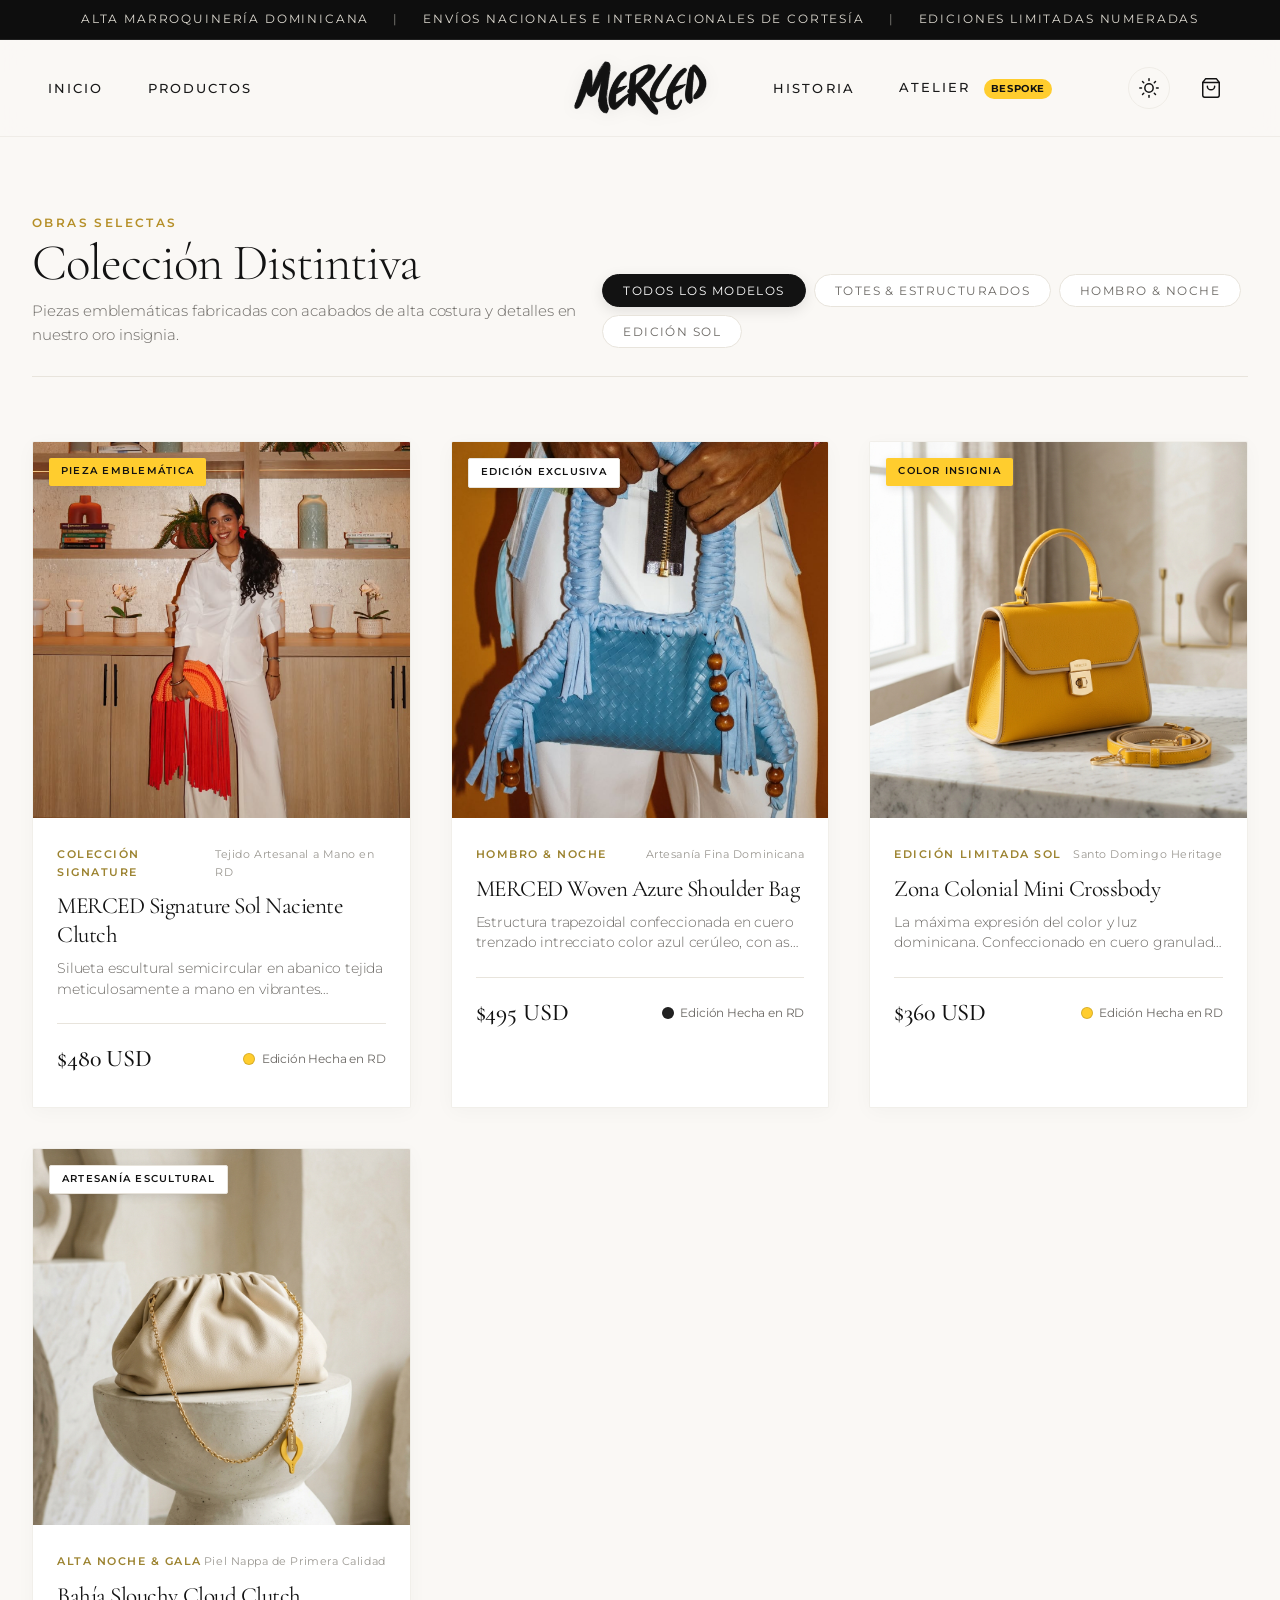
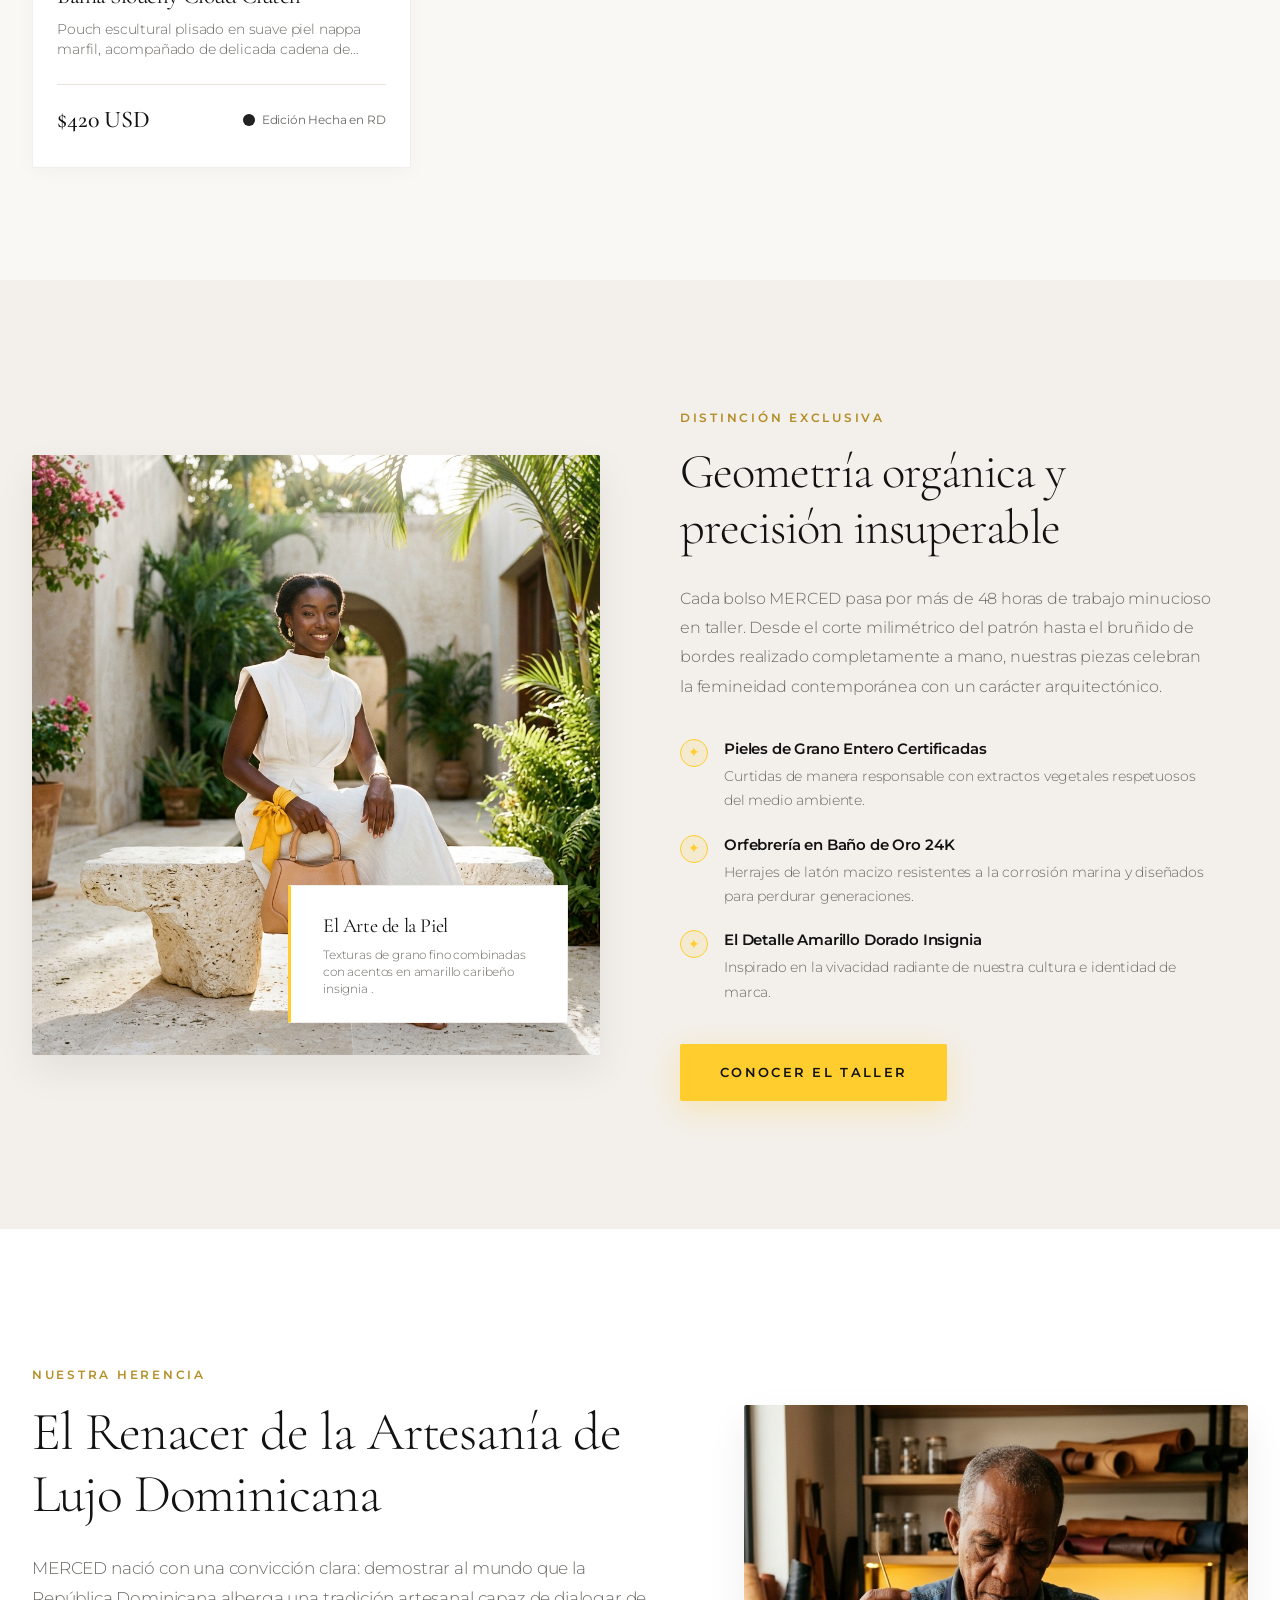
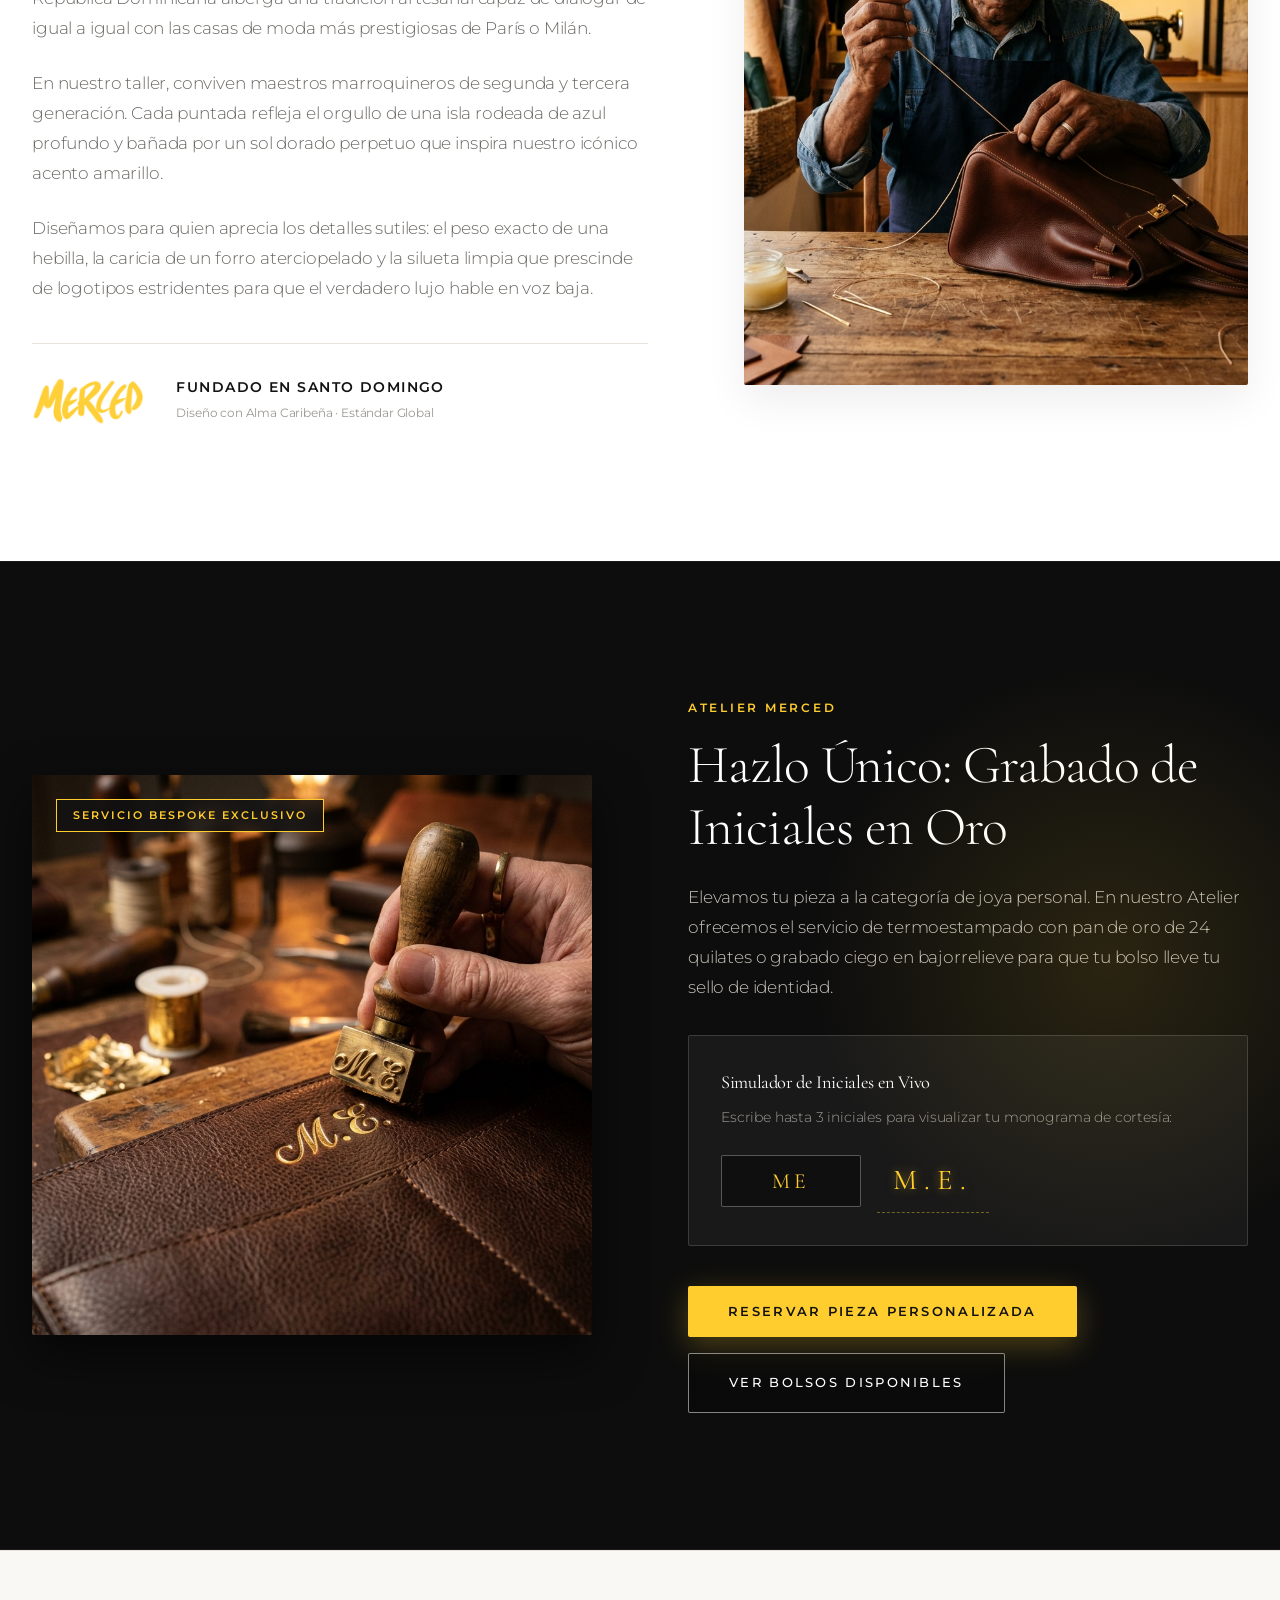
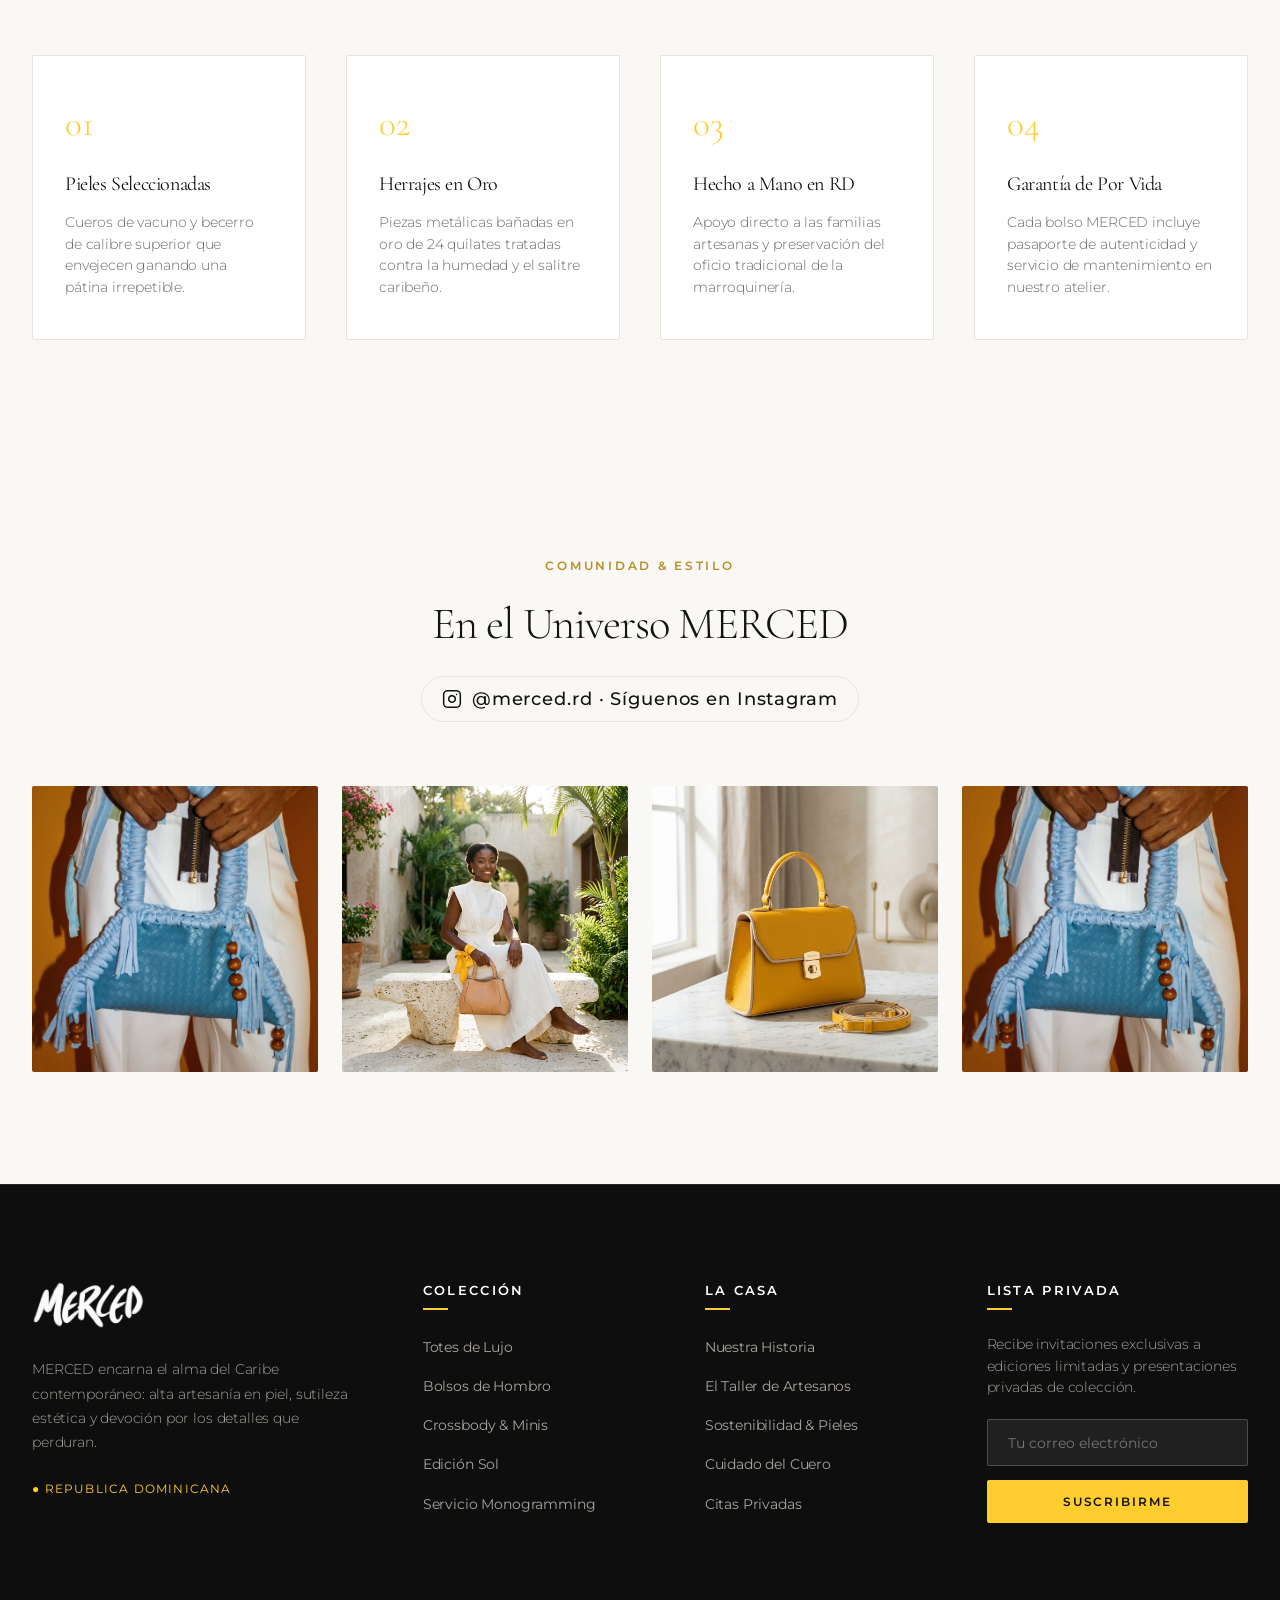
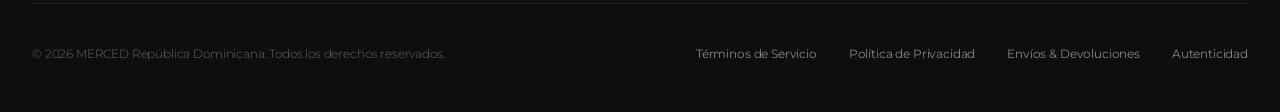
==== index.html @ 1c863409 "feat: initial commit for MERCED luxury handbag website" ====
<!DOCTYPE html>
<html lang="es">

<head>
  <meta charset="UTF-8">
  <meta name="viewport" content="width=device-width, initial-scale=1.0">
  <title>MERCED | Bolsos de Lujo & Alta Artesanía Dominicana</title>
  <meta name="description"
    content="MERCED — Alta marroquinería de lujo concebida en la República Dominicana. Pieles seleccionadas, acabados artesanales a mano y diseño minimalista contemporáneo.">

  <!-- Google Fonts: Editorial Serif + Clean Sans -->
  <link rel="preconnect" href="https://fonts.googleapis.com">
  <link rel="preconnect" href="https://fonts.gstatic.com" crossorigin>
  <link
    href="https://fonts.googleapis.com/css2?family=Cormorant+Garamond:ital,wght@0,300;0,400;0,500;0,600;1,300;1,400&family=Montserrat:wght@300;400;500;600;700&display=swap"
    rel="stylesheet">

  <link rel="stylesheet" href="styles.css">
</head>

<body>

  <!-- Announcement Bar (Luxury Identity & Instagram Theme #FFCD2E) -->
  <aside class="top-bar" aria-label="Aviso de Marca">
    <span>
      ALTA MARROQUINERÍA DOMINICANA
    </span>
    <span style="opacity: 0.6;">|</span>
    <span>ENVÍOS NACIONALES E INTERNACIONALES DE CORTESÍA</span>
    <span style="opacity: 0.6;">|</span>
    <span>EDICIONES LIMITADAS NUMERADAS</span>
  </aside>

  <!-- Main Luxury Header with Centered Logo -->
  <header class="site-header">
    <div class="navbar">

      <!-- Mobile Toggle Button -->
      <button class="mobile-toggle" id="mobile-toggle-btn" aria-label="Abrir menú de navegación">
        <span></span>
        <span></span>
        <span></span>
      </button>

      <!-- Left Nav Wing -->
      <nav class="nav-wing nav-wing-left" id="nav-left" aria-label="Navegación Principal Izquierda">
        <a href="#inicio" class="nav-link">Inicio</a>
        <a href="#productos" class="nav-link">Productos</a>
      </nav>

      <!-- Center Logo (Grand, Heroic Branding) -->
      <div class="nav-center-brand">
        <a href="#inicio" class="brand-logo-wrapper" aria-label="MERCED - Inicio">
          <img src="assets/images/logo_merced_dark.png" alt="MERCED" class="brand-logo-img">
        </a>
      </div>

      <!-- Right Nav Wing (Historia + Atelier Exclusivo) -->
      <nav class="nav-wing nav-wing-right" id="nav-right" aria-label="Navegación Principal Derecha">
        <a href="#historia" class="nav-link">Historia</a>
        <a href="#atelier" class="nav-link">
          Atelier
          <span class="nav-tag-badge">Bespoke</span>
        </a>

        <!-- Fast Actions (Theme Toggle & Cart) -->
        <div class="nav-actions">
          <button class="nav-action-btn theme-toggle-btn" id="theme-toggle-btn" aria-label="Cambiar entre modo claro y oscuro" title="Cambiar tema">
            <svg class="sun-icon" width="20" height="20" viewBox="0 0 24 24" fill="none" stroke="currentColor" stroke-width="1.8" stroke-linecap="round" stroke-linejoin="round">
              <circle cx="12" cy="12" r="5"></circle>
              <line x1="12" y1="1" x2="12" y2="3"></line>
              <line x1="12" y1="21" x2="12" y2="23"></line>
              <line x1="4.22" y1="4.22" x2="5.64" y2="5.64"></line>
              <line x1="18.36" y1="18.36" x2="19.78" y2="19.78"></line>
              <line x1="1" y1="12" x2="3" y2="12"></line>
              <line x1="21" y1="12" x2="23" y2="12"></line>
              <line x1="4.22" y1="19.78" x2="5.64" y2="18.36"></line>
              <line x1="18.36" y1="5.64" x2="19.78" y2="4.22"></line>
            </svg>
            <svg class="moon-icon" width="20" height="20" viewBox="0 0 24 24" fill="none" stroke="currentColor" stroke-width="1.8" stroke-linecap="round" stroke-linejoin="round">
              <path d="M21 12.79A9 9 0 1 1 11.21 3 7 7 0 0 0 21 12.79z"></path>
            </svg>
          </button>

          <button class="nav-action-btn" id="open-cart-btn" aria-label="Abrir bolso de compra">
            <svg width="22" height="22" viewBox="0 0 24 24" fill="none" stroke="currentColor" stroke-width="1.6"
              stroke-linecap="round" stroke-linejoin="round">
              <path d="M6 2L3 6v14a2 2 0 0 0 2 2h14a2 2 0 0 0 2-2V6l-3-4z"></path>
              <line x1="3" y1="6" x2="21" y2="6"></line>
              <path d="M16 10a4 4 0 0 1-8 0"></path>
            </svg>
            <span class="cart-count" id="cart-count-badge" style="display: none;">0</span>
          </button>
        </div>
      </nav>

    </div>
  </header>

  <main id="inicio">
    <!-- PRODUCT CATALOG & CARDS (Direct Access) -->
    <section class="section-products" id="productos">
      <div class="container">
        <div class="section-header-editorial">
          <div class="title-block">
            <span class="eyebrow"
              style="color:#B58F28; letter-spacing:0.2em; text-transform:uppercase; font-size:0.75rem; font-weight:600;">Obras
              Selectas</span>
            <h2>Colección Distintiva</h2>
            <p>Piezas emblemáticas fabricadas con acabados de alta costura y detalles en nuestro oro insignia.</p>
          </div>
          <div class="filter-pills">
            <button class="filter-btn active">Todos los Modelos</button>
            <button class="filter-btn">Totes & Estructurados</button>
            <button class="filter-btn">Hombro & Noche</button>
            <button class="filter-btn">Edición Sol </button>
          </div>
        </div>

        <!-- Dynamic Grid Loaded via app.js -->
        <div class="products-grid" id="products-grid-container">
          <!-- Injected dynamically with premium interactions -->
        </div>
      </div>
    </section>

    <!-- SPLIT EDITORIAL SHOWCASE -->
    <section class="section-editorial-feature">
      <div class="container">
        <div class="editorial-split-layout">
          <div class="editorial-img-container">
            <img src="assets/images/editorial_campaign.jpg" alt="Editorial Campaña MERCED"
              class="editorial-feature-img">
            <div class="editorial-gold-card">
              <h4>El Arte de la Piel</h4>
              <p>Texturas de grano fino combinadas con acentos en amarillo caribeño insignia .</p>
            </div>
          </div>
          <div class="editorial-text-col">
            <span class="eyebrow">Distinción Exclusiva</span>
            <h3>Geometría orgánica y precisión insuperable</h3>
            <p>
              Cada bolso MERCED pasa por más de 48 horas de trabajo minucioso en taller. Desde el corte milimétrico del
              patrón hasta el bruñido de bordes realizado completamente a mano, nuestras piezas celebran la femineidad
              contemporánea con un carácter arquitectónico.
            </p>
            <div class="editorial-bullets">
              <div class="editorial-bullet-item">
                <div class="bullet-icon">✦</div>
                <div class="bullet-item-content">
                  <h5>Pieles de Grano Entero Certificadas</h5>
                  <p>Curtidas de manera responsable con extractos vegetales respetuosos del medio ambiente.</p>
                </div>
              </div>
              <div class="editorial-bullet-item">
                <div class="bullet-icon">✦</div>
                <div class="bullet-item-content">
                  <h5>Orfebrería en Baño de Oro 24K</h5>
                  <p>Herrajes de latón macizo resistentes a la corrosión marina y diseñados para perdurar generaciones.
                  </p>
                </div>
              </div>
              <div class="editorial-bullet-item">
                <div class="bullet-icon">✦</div>
                <div class="bullet-item-content">
                  <h5>El Detalle Amarillo Dorado Insignia</h5>
                  <p>Inspirado en la vivacidad radiante de nuestra cultura e identidad de marca.</p>
                </div>
              </div>
            </div>
            <a href="#atelier" class="btn-luxury-primary">Conocer el Taller</a>
          </div>
        </div>
      </div>
    </section>

    <!-- SECTION HISTORIA (Storytelling & Dominican Artisans) -->
    <section class="section-history" id="historia">
      <div class="container">
        <div class="history-grid">
          <div class="history-text-col">
            <span class="eyebrow">Nuestra Herencia</span>
            <h2>El Renacer de la Artesanía de Lujo Dominicana</h2>
            <p>
              MERCED nació con una convicción clara: demostrar al mundo que la República Dominicana alberga una
              tradición artesanal capaz de dialogar de igual a igual con las casas de moda más prestigiosas de París o
              Milán.
            </p>
            <p>
              En nuestro taller, conviven maestros marroquineros de segunda y tercera generación. Cada puntada refleja
              el orgullo de una isla rodeada de azul profundo y bañada por un sol dorado perpetuo que inspira nuestro
              icónico acento amarillo.
            </p>
            <p>
              Diseñamos para quien aprecia los detalles sutiles: el peso exacto de una hebilla, la caricia de un forro
              aterciopelado y la silueta limpia que prescinde de logotipos estridentes para que el verdadero lujo hable
              en voz baja.
            </p>

            <div class="history-signature-block">
              <img src="assets/images/logo_merced_gold.png" alt="Sello MERCED" class="signature-logo-gold">
              <div class="signature-details">
                <h5>Fundado en Santo Domingo</h5>
                <span>Diseño con Alma Caribeña · Estándar Global</span>
              </div>
            </div>
          </div>

          <div class="history-media-col">
            <div class="history-frame">
              <div class="history-accent-box"></div>
              <img src="assets/images/artisan_craft.jpg" alt="Maestro artesano dominicano confeccionando bolso MERCED"
                class="history-artisan-img">
            </div>
          </div>
        </div>
      </div>
    </section>

    <!-- SECTION ATELIER & PERSONALIZACIÓN (Nuevo Apartado de Alta Gama) -->
    <section class="section-atelier" id="atelier">
      <div class="atelier-glow"></div>
      <div class="container">
        <div class="atelier-grid">
          <div class="atelier-media-wrapper">
            <img src="assets/images/atelier_monogram.jpg" alt="Grabado personalizado en oro en el Atelier MERCED"
              class="atelier-img">
            <div class="atelier-tag-overlay">Servicio Bespoke Exclusivo</div>
          </div>

          <div class="atelier-content">
            <span class="eyebrow">Atelier MERCED</span>
            <h2>Hazlo Único: Grabado de Iniciales en Oro</h2>
            <p>
              Elevamos tu pieza a la categoría de joya personal. En nuestro Atelier ofrecemos el servicio de
              termoestampado con pan de oro de 24 quilates o grabado ciego en bajorrelieve para que tu bolso lleve tu
              sello de identidad.
            </p>

            <!-- Interactive Monogram Simulator -->
            <div class="monogram-simulator-box">
              <h4>Simulador de Iniciales en Vivo</h4>
              <p>Escribe hasta 3 iniciales para visualizar tu monograma de cortesía:</p>
              <div class="monogram-input-group">
                <input type="text" id="monogram-input" class="monogram-input" maxlength="3" value="ME"
                  placeholder="ABC">
                <div class="monogram-preview-tag" id="monogram-preview">M.E.</div>
              </div>
            </div>

            <div style="display: flex; gap: 1rem; flex-wrap: wrap;">
              <button class="btn-luxury-primary"
                onclick="showToast('Solicitud de monograma activada para tu próximo pedido.')">
                Reservar Pieza Personalizada
              </button>
              <a href="#productos" class="btn-luxury-outline">Ver Bolsos Disponibles</a>
            </div>
          </div>
        </div>
      </div>
    </section>

    <!-- THE 4 PILLARS OF LUXURY -->
    <section class="section-pillars">
      <div class="container">
        <div class="pillars-grid">
          <div class="pillar-card">
            <div class="pillar-num">01</div>
            <h4>Pieles Seleccionadas</h4>
            <p>Cueros de vacuno y becerro de calibre superior que envejecen ganando una pátina irrepetible.</p>
          </div>
          <div class="pillar-card">
            <div class="pillar-num">02</div>
            <h4>Herrajes en Oro</h4>
            <p>Piezas metálicas bañadas en oro de 24 quilates tratadas contra la humedad y el salitre caribeño.</p>
          </div>
          <div class="pillar-card">
            <div class="pillar-num">03</div>
            <h4>Hecho a Mano en RD</h4>
            <p>Apoyo directo a las familias artesanas y preservación del oficio tradicional de la marroquinería.</p>
          </div>
          <div class="pillar-card">
            <div class="pillar-num">04</div>
            <h4>Garantía de Por Vida</h4>
            <p>Cada bolso MERCED incluye pasaporte de autenticidad y servicio de mantenimiento en nuestro atelier.</p>
          </div>
        </div>
      </div>
    </section>

    <!-- INSTAGRAM COMMUNITY & CLIENT GALLERY -->
    <section class="section-social">
      <div class="container">
        <span class="eyebrow">Comunidad & Estilo</span>
        <h2>En el Universo MERCED</h2>
        <a href="https://instagram.com" target="_blank" rel="noopener" class="social-handle">
          <svg width="20" height="20" viewBox="0 0 24 24" fill="none" stroke="currentColor" stroke-width="1.8"
            stroke-linecap="round" stroke-linejoin="round">
            <rect x="2" y="2" width="20" height="20" rx="5" ry="5"></rect>
            <path d="M16 11.37A4 4 0 1 1 12.63 8 4 4 0 0 1 16 11.37z"></path>
            <line x1="17.5" y1="6.5" x2="17.51" y2="6.5"></line>
          </svg>
          @merced.rd · Síguenos en Instagram
        </a>

        <div class="social-instagram-grid">
          <div class="insta-item">
            <img src="assets/images/bag_samana.jpg" alt="MERCED Samana Bag">
            <div class="insta-overlay"><span>Ver en Instagram</span></div>
          </div>
          <div class="insta-item">
            <img src="assets/images/editorial_campaign.jpg" alt="MERCED Editorial">
            <div class="insta-overlay"><span>Ver en Instagram</span></div>
          </div>
          <div class="insta-item">
            <img src="assets/images/bag_colonial.jpg" alt="MERCED Zona Colonial">
            <div class="insta-overlay"><span>Ver en Instagram</span></div>
          </div>
          <div class="insta-item">
            <img src="assets/images/bag_capcana.jpg" alt="MERCED Cap Cana Baguette">
            <div class="insta-overlay"><span>Ver en Instagram</span></div>
          </div>
        </div>
      </div>
    </section>
  </main>

  <!-- LUXURY FOOTER -->
  <footer class="site-footer">
    <div class="container">
      <div class="footer-top">
        <div class="footer-brand">
          <img src="assets/images/logo_merced_white.png" alt="MERCED Logo" class="footer-logo-img">
          <p>
            MERCED encarna el alma del Caribe contemporáneo: alta artesanía en piel, sutileza estética y devoción por
            los detalles que perduran.
          </p>
          <div style="margin-top: 1.5rem; display: flex; gap: 1rem; align-items:center;">
            <span style="font-size:0.75rem; letter-spacing:0.1em; color:#FFCD2E;">● REPUBLICA DOMINICANA</span>
          </div>
        </div>

        <div class="footer-col">
          <h5>Colección</h5>
          <ul class="footer-links">
            <li><a href="#productos">Totes de Lujo</a></li>
            <li><a href="#productos">Bolsos de Hombro</a></li>
            <li><a href="#productos">Crossbody & Minis</a></li>
            <li><a href="#productos">Edición Sol </a></li>
            <li><a href="#atelier">Servicio Monogramming</a></li>
          </ul>
        </div>

        <div class="footer-col">
          <h5>La Casa</h5>
          <ul class="footer-links">
            <li><a href="#historia">Nuestra Historia</a></li>
            <li><a href="#atelier">El Taller de Artesanos</a></li>
            <li><a href="#inicio">Sostenibilidad & Pieles</a></li>
            <li><a href="#inicio">Cuidado del Cuero</a></li>
            <li><a href="#inicio">Citas Privadas</a></li>
          </ul>
        </div>

        <div class="footer-col">
          <h5>Lista Privada</h5>
          <p style="font-size: 0.85rem; margin-bottom: 1.25rem; color: #A8A49C;">
            Recibe invitaciones exclusivas a ediciones limitadas y presentaciones privadas de colección.
          </p>
          <form class="newsletter-form"
            onsubmit="event.preventDefault(); showToast('Gracias por unirte a la Lista Privada MERCED.');">
            <input type="email" placeholder="Tu correo electrónico" required aria-label="Correo para boletín">
            <button type="submit">Suscribirme</button>
          </form>
        </div>
      </div>

      <div class="footer-bottom">
        <p>&copy; 2026 MERCED República Dominicana. Todos los derechos reservados.</p>
        <div class="footer-bottom-links">
          <a href="#">Términos de Servicio</a>
          <a href="#">Política de Privacidad</a>
          <a href="#">Envíos & Devoluciones</a>
          <a href="#">Autenticidad</a>
        </div>
      </div>
    </div>
  </footer>

  <!-- SLIDE-OUT CART DRAWER -->
  <div class="cart-backdrop" id="cart-backdrop">
    <div class="cart-drawer" id="cart-drawer">
      <div class="cart-header">
        <h3>Tu Bolso de Compra</h3>
        <button class="cart-close-btn" id="close-cart-btn" aria-label="Cerrar bolso de compra">&times;</button>
      </div>

      <div class="cart-items-container" id="cart-items-container">
        <!-- Injected dynamically with app.js -->
      </div>

      <div class="cart-footer">
        <div class="cart-subtotal-row">
          <span>Subtotal Estimado</span>
          <span class="cart-subtotal-amount" id="cart-subtotal-val">$0.00 USD</span>
        </div>
        <p style="font-size:0.75rem; color:var(--color-text-muted); margin-bottom:1rem;">
          Envío asegurado de cortesía incluido. Cada bolso se entrega en nuestra caja de presentación con certificado de
          autenticidad.
        </p>
        <button class="btn-checkout" onclick="showToast('Iniciando pasarela de pago seguro MERCED...')">
          Finalizar Compra
        </button>
      </div>
    </div>
  </div>

  <!-- QUICK VIEW MODAL -->
  <div class="modal-backdrop" id="quickview-modal">
    <div class="quickview-card">
      <button class="modal-close-btn" id="quickview-close-btn" aria-label="Cerrar ventana">&times;</button>
      <div style="background:var(--color-bg-subtle); display:flex; align-items:center; justify-content:center;">
        <img src="" alt="Detalle del Bolso" class="quickview-img" id="qv-img">
      </div>
      <div class="quickview-info">
        <span class="product-category" id="qv-category" style="margin-bottom: 0.5rem;"></span>
        <h3 class="product-title" id="qv-title" style="font-size: 2.2rem; margin-bottom: 0.5rem;"></h3>
        <div class="product-price" id="qv-price" style="font-size: 1.8rem; margin-bottom: 1.25rem;"></div>
        <p class="product-desc" id="qv-desc" style="margin-bottom: 1.75rem; -webkit-line-clamp: 4;"></p>

        <div
          style="font-size: 0.85rem; display: flex; flex-direction: column; gap: 0.5rem; margin-bottom: 2rem; border-top: 1px solid var(--color-border); padding-top: 1rem;">
          <div><strong>Material:</strong> <span id="qv-leather" style="color:var(--color-text-muted);"></span></div>
          <div><strong>Dimensiones:</strong> <span id="qv-dimensions" style="color:var(--color-text-muted);"></span>
          </div>
          <div><strong>Detalles:</strong> <span id="qv-hardware" style="color:var(--color-text-muted);"></span></div>
        </div>

        <button class="btn-luxury-primary" id="qv-add-btn" style="width: 100%; justify-content: center;">
          Añadir al Bolso de Compra
        </button>
      </div>
    </div>
  </div>

  <script src="app.js"></script>
</body>

</html>
---- styles.css ----
/* ==========================================================================
   MERCED LUXURY HANDBAGS — DESIGN SYSTEM & TOKENS
   Aesthetic: Quiet Luxury, Minimalist Editorial, Dominican Haute Craftsmanship
   Instagram Signature Color Accent: #FFCD2E
   ========================================================================== */

:root {
  /* Color Palette — Luxury Light Ivory Mode */
  --color-primary: #121212;          /* Deep Graphite Noir */
  --color-primary-light: #2a2a2a;
  --color-secondary: #FFCD2E;        /* Official Brand Signature Yellow-Gold */
  --color-secondary-hover: #e5b624;
  --color-secondary-soft: rgba(255, 205, 46, 0.14);
  --color-secondary-glow: rgba(255, 205, 46, 0.35);

  --color-gold-champagne: #C8A97E;
  --color-bg-base: #FAF8F5;          /* Warm Ivory Canvas */
  --color-bg-card: #FFFFFF;
  --color-bg-subtle: #F3EFEA;
  --color-bg-elevated: #FFFFFF;
  --color-bg-header: rgba(250, 248, 245, 0.88);
  --color-bg-header-scrolled: rgba(255, 255, 255, 0.96);

  --color-text-main: #1A1A1A;
  --color-text-muted: #6B6864;
  --color-text-light: #9B9892;
  --color-text-inverse: #FFFFFF;

  --color-border: #E8E4DC;
  --color-border-subtle: rgba(232, 228, 220, 0.6);
  --color-border-focus: #FFCD2E;

  /* Typography */
  --font-editorial: 'Cormorant Garamond', 'Playfair Display', Georgia, serif;
  --font-sans: 'Montserrat', -apple-system, BlinkMacSystemFont, 'Segoe UI', Roboto, sans-serif;

  /* Elevations & Luxury Shadows */
  --shadow-subtle: 0 4px 20px rgba(0, 0, 0, 0.03);
  --shadow-luxury: 0 16px 40px rgba(0, 0, 0, 0.07);
  --shadow-hover: 0 24px 50px rgba(18, 18, 18, 0.12);
  --shadow-gold: 0 8px 30px rgba(255, 205, 46, 0.28);

  /* Transitions */
  --transition-smooth: all 0.4s cubic-bezier(0.25, 1, 0.5, 1);
  --transition-fast: all 0.2s ease;

  /* Layout */
  --max-width: 1400px;
  --navbar-height: 96px;
  --radius-xs: 2px;
  --radius-sm: 4px;
  --radius-pill: 100px;
}

/* ==========================================================================
   LUXURY DARK MODE — Haute Horlogerie / Private Salon Noir
   Deep Velvety Black, Obsidian Tones, Gold Leaf Highlights (#FFCD2E)
   ========================================================================== */
[data-theme="dark"] {
  --color-primary: #F5F2EB;
  --color-primary-light: #E4DFD5;
  --color-secondary: #FFCD2E;
  --color-secondary-hover: #ffd95c;
  --color-secondary-soft: rgba(255, 205, 46, 0.18);
  --color-secondary-glow: rgba(255, 205, 46, 0.45);

  --color-gold-champagne: #DEC296;
  --color-bg-base: #0B0B0B;          /* Pure Velvet Obsidian */
  --color-bg-card: #151515;          /* Sleek Obsidian Matte Tile */
  --color-bg-subtle: #121212;
  --color-bg-elevated: #1B1B1B;
  --color-bg-header: rgba(11, 11, 11, 0.88);
  --color-bg-header-scrolled: rgba(16, 16, 16, 0.96);

  --color-text-main: #F4F1EA;
  --color-text-muted: #A39E95;
  --color-text-light: #736E65;
  --color-text-inverse: #111111;

  --color-border: #262420;
  --color-border-subtle: rgba(255, 255, 255, 0.08);
  --color-border-focus: #FFCD2E;

  --shadow-subtle: 0 4px 25px rgba(0, 0, 0, 0.5);
  --shadow-luxury: 0 16px 45px rgba(0, 0, 0, 0.7);
  --shadow-hover: 0 24px 50px rgba(0, 0, 0, 0.85);
}

/* Base Reset & Smoothness */
*, *::before, *::after {
  box-sizing: border-box;
  margin: 0;
  padding: 0;
}

html {
  scroll-behavior: smooth;
  font-size: 16px;
  -webkit-font-smoothing: antialiased;
  -moz-osx-font-smoothing: grayscale;
}

body {
  font-family: var(--font-sans);
  background-color: var(--color-bg-base);
  color: var(--color-text-main);
  line-height: 1.6;
  overflow-x: hidden;
  letter-spacing: -0.01em;
  transition: background-color 0.4s ease, color 0.4s ease;
}

/* Custom Scrollbar */
::-webkit-scrollbar {
  width: 8px;
}
::-webkit-scrollbar-track {
  background: var(--color-bg-base);
}
::-webkit-scrollbar-thumb {
  background: #D8D2C5;
  border-radius: var(--radius-pill);
}
::-webkit-scrollbar-thumb:hover {
  background: var(--color-secondary);
}

/* Typography Utilities */
h1, h2, h3, h4, .font-serif {
  font-family: var(--font-editorial);
  font-weight: 400;
  letter-spacing: -0.02em;
}

p {
  color: var(--color-text-muted);
  font-weight: 300;
}

a {
  color: inherit;
  text-decoration: none;
  transition: var(--transition-fast);
}

button {
  cursor: pointer;
  border: none;
  background: none;
  font-family: inherit;
  outline: none;
}

.container {
  max-width: var(--max-width);
  margin: 0 auto;
  padding: 0 2rem;
}

/* ==========================================================================
   TOP ANNOUNCEMENT BAR (Brand Identity & Luxury Badge)
   ========================================================================== */
.top-bar {
  background-color: #0E0E0E;
  color: #DDD9D0;
  font-size: 0.72rem;
  letter-spacing: 0.16em;
  text-transform: uppercase;
  padding: 0.65rem 1rem;
  text-align: center;
  position: relative;
  z-index: 101;
  display: flex;
  justify-content: center;
  align-items: center;
  gap: 1.5rem;
  border-bottom: 1px solid rgba(255, 255, 255, 0.08);
}

.top-bar span {
  display: inline-flex;
  align-items: center;
  gap: 0.5rem;
}

.top-bar .dot-accent {
  width: 6px;
  height: 6px;
  background-color: var(--color-secondary);
  border-radius: 50%;
  display: inline-block;
  box-shadow: 0 0 8px var(--color-secondary);
}

/* ==========================================================================
   NAVBAR (Centered Hero Logo, Symmetrical Luxury Layout)
   ========================================================================== */
.site-header {
  position: sticky;
  top: 0;
  width: 100%;
  z-index: 100;
  transition: var(--transition-smooth);
  background: var(--color-bg-header);
  backdrop-filter: blur(14px);
  -webkit-backdrop-filter: blur(14px);
  border-bottom: 1px solid var(--color-border-subtle);
}

.site-header.scrolled {
  background: var(--color-bg-header-scrolled);
  box-shadow: var(--shadow-luxury);
  border-bottom: 1px solid var(--color-border);
}

.navbar {
  display: flex;
  align-items: center;
  justify-content: space-between;
  height: var(--navbar-height);
  padding: 0 3rem;
  max-width: 1600px;
  margin: 0 auto;
  position: relative;
}

/* Left & Right Navigation Wings */
.nav-wing {
  display: flex;
  align-items: center;
  gap: 2.75rem;
  flex: 1;
}

.nav-wing-left {
  justify-content: flex-start;
}

.nav-wing-right {
  justify-content: flex-end;
}

.nav-link {
  font-size: 0.82rem;
  letter-spacing: 0.16em;
  text-transform: uppercase;
  color: var(--color-text-main);
  font-weight: 500;
  position: relative;
  padding: 0.5rem 0;
  transition: var(--transition-fast);
}

.nav-link::after {
  content: '';
  position: absolute;
  bottom: 0;
  left: 0;
  width: 0%;
  height: 2px;
  background-color: var(--color-secondary);
  transition: var(--transition-smooth);
}

.nav-link:hover {
  color: #000;
}

.nav-link:hover::after {
  width: 100%;
}

/* Center Logo (Heroic, Prominent) */
.nav-center-brand {
  display: flex;
  align-items: center;
  justify-content: center;
  padding: 0 1.5rem;
}

.brand-logo-wrapper {
  display: inline-block;
  position: relative;
  transition: transform 0.4s cubic-bezier(0.16, 1, 0.3, 1);
}

.brand-logo-wrapper:hover {
  transform: scale(1.03);
}

.brand-logo-img {
  height: 58px;
  width: auto;
  object-fit: contain;
  display: block;
  filter: drop-shadow(0 2px 8px rgba(0, 0, 0, 0.06));
  transition: var(--transition-smooth);
}

/* Special Badge on Atelier Link */
.nav-tag-badge {
  font-size: 0.62rem;
  background-color: var(--color-secondary);
  color: #111;
  padding: 2px 7px;
  border-radius: var(--radius-pill);
  font-weight: 700;
  letter-spacing: 0.06em;
  margin-left: 0.45rem;
  vertical-align: middle;
  display: inline-block;
}

/* Right Nav Controls & Cart */
.nav-actions {
  display: flex;
  align-items: center;
  gap: 1.25rem;
  margin-left: 2rem;
}

.nav-action-btn {
  display: inline-flex;
  align-items: center;
  justify-content: center;
  width: 42px;
  height: 42px;
  border-radius: 50%;
  color: var(--color-primary);
  transition: var(--transition-fast);
  position: relative;
}

.nav-action-btn:hover {
  background-color: var(--color-bg-subtle);
  color: var(--color-secondary);
}

/* Theme Toggle Button & Micro-animation */
.theme-toggle-btn {
  color: var(--color-primary);
  border: 1px solid var(--color-border-subtle);
}

.theme-toggle-btn:hover {
  border-color: var(--color-secondary);
  box-shadow: 0 0 12px var(--color-secondary-soft);
}

.theme-toggle-btn .sun-icon {
  display: block;
  transition: transform 0.4s cubic-bezier(0.16, 1, 0.3, 1), opacity 0.3s ease;
}

.theme-toggle-btn .moon-icon {
  display: none;
  transition: transform 0.4s cubic-bezier(0.16, 1, 0.3, 1), opacity 0.3s ease;
}

/* Dark Mode Icon Switch & Logo Inversion/Contrast */
[data-theme="dark"] .theme-toggle-btn .sun-icon {
  display: none;
}

[data-theme="dark"] .theme-toggle-btn .moon-icon {
  display: block;
  color: var(--color-secondary);
}

/* In Dark Mode, swap dark logo to white logo cleanly */
[data-theme="dark"] .brand-logo-img {
  filter: drop-shadow(0 2px 10px rgba(255, 205, 46, 0.25)) brightness(1.2);
}

.cart-count {
  position: absolute;
  top: 4px;
  right: 4px;
  background-color: var(--color-secondary);
  color: #111;
  font-size: 0.65rem;
  font-weight: 700;
  width: 18px;
  height: 18px;
  border-radius: 50%;
  display: flex;
  align-items: center;
  justify-content: center;
  box-shadow: 0 2px 6px rgba(0,0,0,0.15);
}

/* Mobile Hamburger */
.mobile-toggle {
  display: none;
  flex-direction: column;
  gap: 5px;
  cursor: pointer;
  padding: 8px;
}
.mobile-toggle span {
  display: block;
  width: 24px;
  height: 2px;
  background: var(--color-primary);
  transition: var(--transition-fast);
}

/* ==========================================================================
   HERO BANNER SECTION (High Fashion Editorial)
   ========================================================================== */
.hero-section {
  position: relative;
  min-height: 86vh;
  display: flex;
  align-items: center;
  justify-content: center;
  overflow: hidden;
  background-color: #000;
}

.hero-media-wrapper {
  position: absolute;
  inset: 0;
  width: 100%;
  height: 100%;
  z-index: 1;
}

.hero-img {
  width: 100%;
  height: 100%;
  object-fit: cover;
  object-position: center 30%;
  filter: brightness(0.88) contrast(1.04);
  transform: scale(1.02);
  transition: transform 7s ease-out;
}

.hero-section:hover .hero-img {
  transform: scale(1.06);
}

/* Luxury Overlay Gradients */
.hero-overlay {
  position: absolute;
  inset: 0;
  background: linear-gradient(
    180deg,
    rgba(14, 14, 14, 0.4) 0%,
    rgba(14, 14, 14, 0.25) 40%,
    rgba(14, 14, 14, 0.75) 100%
  );
  z-index: 2;
}

.hero-content {
  position: relative;
  z-index: 3;
  text-align: center;
  color: var(--color-text-inverse);
  max-width: 900px;
  padding: 3rem 1.5rem;
  animation: heroFadeIn 1.2s cubic-bezier(0.16, 1, 0.3, 1) forwards;
}

@keyframes heroFadeIn {
  from {
    opacity: 0;
    transform: translateY(28px);
  }
  to {
    opacity: 1;
    transform: translateY(0);
  }
}

.hero-badge-pill {
  display: inline-flex;
  align-items: center;
  gap: 0.6rem;
  padding: 0.5rem 1.3rem;
  background: rgba(255, 255, 255, 0.12);
  backdrop-filter: blur(10px);
  -webkit-backdrop-filter: blur(10px);
  border: 1px solid rgba(255, 255, 255, 0.24);
  border-radius: var(--radius-pill);
  font-size: 0.72rem;
  letter-spacing: 0.22em;
  text-transform: uppercase;
  color: #FFF;
  margin-bottom: 1.75rem;
}

.hero-badge-pill .pill-accent {
  width: 7px;
  height: 7px;
  border-radius: 50%;
  background-color: var(--color-secondary);
  box-shadow: 0 0 10px var(--color-secondary);
}

.hero-title {
  font-size: clamp(2.8rem, 6.2vw, 5.2rem);
  font-weight: 300;
  line-height: 1.08;
  margin-bottom: 1.5rem;
  color: #FFFFFF;
  text-shadow: 0 4px 24px rgba(0, 0, 0, 0.4);
}

.hero-title em {
  font-style: italic;
  font-family: var(--font-editorial);
  color: #FFF2C6;
  font-weight: 300;
}

.hero-subtitle {
  font-size: 1.15rem;
  line-height: 1.7;
  color: rgba(255, 255, 255, 0.9);
  max-width: 640px;
  margin: 0 auto 2.5rem;
  font-weight: 300;
}

.hero-cta-group {
  display: flex;
  align-items: center;
  justify-content: center;
  gap: 1.25rem;
  flex-wrap: wrap;
}

/* Luxury Buttons */
.btn-luxury-primary {
  background-color: var(--color-secondary);
  color: #121212;
  font-size: 0.8rem;
  font-weight: 600;
  letter-spacing: 0.18em;
  text-transform: uppercase;
  padding: 1.15rem 2.5rem;
  border-radius: var(--radius-xs);
  display: inline-flex;
  align-items: center;
  gap: 0.75rem;
  box-shadow: var(--shadow-gold);
  transition: var(--transition-smooth);
}

.btn-luxury-primary:hover {
  background-color: #ffd74f;
  transform: translateY(-2px);
  box-shadow: 0 12px 35px rgba(255, 205, 46, 0.45);
}

.btn-luxury-outline {
  border: 1px solid rgba(255, 255, 255, 0.5);
  color: #FFFFFF;
  background: rgba(0, 0, 0, 0.2);
  backdrop-filter: blur(8px);
  font-size: 0.8rem;
  font-weight: 500;
  letter-spacing: 0.18em;
  text-transform: uppercase;
  padding: 1.15rem 2.5rem;
  border-radius: var(--radius-xs);
  transition: var(--transition-smooth);
}

.btn-luxury-outline:hover {
  border-color: #FFFFFF;
  background: rgba(255, 255, 255, 0.12);
  transform: translateY(-2px);
}

/* Scroll Down luxury indicator */
.hero-scroll-indicator {
  position: absolute;
  bottom: 2rem;
  left: 50%;
  transform: translateX(-50%);
  z-index: 4;
  display: flex;
  flex-direction: column;
  align-items: center;
  gap: 0.5rem;
  color: rgba(255, 255, 255, 0.6);
  font-size: 0.65rem;
  letter-spacing: 0.2em;
  text-transform: uppercase;
}

.scroll-line {
  width: 1px;
  height: 35px;
  background: linear-gradient(180deg, var(--color-secondary) 0%, transparent 100%);
  animation: scrollPulse 2s infinite ease-in-out;
}

@keyframes scrollPulse {
  0% { transform: scaleY(0); transform-origin: top; opacity: 0; }
  50% { transform: scaleY(1); transform-origin: top; opacity: 1; }
  100% { transform: scaleY(0); transform-origin: bottom; opacity: 0; }
}

/* ==========================================================================
   PHILOSOPHY STRIP (Dominican Heritage Statement)
   ========================================================================== */
.brand-intro-strip {
  padding: 5.5rem 2rem 5rem;
  text-align: center;
  background-color: var(--color-bg-base);
  border-bottom: 1px solid var(--color-border);
}

.brand-intro-strip .eyebrow {
  color: #B58F28;
  font-size: 0.76rem;
  letter-spacing: 0.25em;
  text-transform: uppercase;
  font-weight: 600;
  margin-bottom: 1.25rem;
  display: block;
}

.intro-quote {
  font-family: var(--font-editorial);
  font-size: clamp(1.8rem, 3.4vw, 2.75rem);
  max-width: 950px;
  margin: 0 auto 1.5rem;
  font-weight: 300;
  line-height: 1.35;
  color: var(--color-primary);
}

.intro-author {
  font-size: 0.78rem;
  letter-spacing: 0.16em;
  text-transform: uppercase;
  color: var(--color-text-light);
}

/* ==========================================================================
   PRODUCT CARDS & COLLECTION SHOWCASE
   ========================================================================== */
.section-products {
  padding: 4.5rem 0 7rem;
  background-color: var(--color-bg-base);
}

.section-header-editorial {
  display: flex;
  justify-content: space-between;
  align-items: flex-end;
  margin-bottom: 4rem;
  border-bottom: 1px solid var(--color-border);
  padding-bottom: 1.75rem;
}

.section-header-editorial .title-block h2 {
  font-size: clamp(2.4rem, 4vw, 3.5rem);
  font-weight: 300;
  color: var(--color-primary);
  line-height: 1.1;
}

.section-header-editorial .title-block p {
  margin-top: 0.5rem;
  font-size: 0.95rem;
}

.filter-pills {
  display: flex;
  gap: 0.5rem;
  flex-wrap: wrap;
}

.filter-btn {
  padding: 0.5rem 1.25rem;
  border-radius: var(--radius-pill);
  font-size: 0.75rem;
  letter-spacing: 0.12em;
  text-transform: uppercase;
  background: var(--color-bg-card);
  color: var(--color-text-muted);
  border: 1px solid var(--color-border);
  transition: var(--transition-fast);
}

.filter-btn:hover, .filter-btn.active {
  background-color: var(--color-primary);
  color: #FFF;
  border-color: var(--color-primary);
}

.filter-btn.active {
  box-shadow: 0 4px 14px rgba(0, 0, 0, 0.1);
}

/* Products Grid */
.products-grid {
  display: grid;
  grid-template-columns: repeat(auto-fill, minmax(320px, 1fr));
  gap: 2.5rem;
}

/* Luxury Product Card */
.product-card {
  background: var(--color-bg-card);
  border: 1px solid var(--color-border-subtle);
  border-radius: var(--radius-xs);
  display: flex;
  flex-direction: column;
  position: relative;
  transition: var(--transition-smooth);
  box-shadow: var(--shadow-subtle);
  overflow: hidden;
}

.product-card:hover {
  transform: translateY(-8px);
  box-shadow: var(--shadow-luxury);
  border-color: #D6D0C4;
}

.product-media-container {
  position: relative;
  aspect-ratio: 1 / 1;
  background-color: var(--color-bg-subtle);
  overflow: hidden;
  display: flex;
  align-items: center;
  justify-content: center;
}

.product-img {
  width: 100%;
  height: 100%;
  object-fit: cover;
  object-position: center center;
  transition: transform 0.8s cubic-bezier(0.16, 1, 0.3, 1);
}

.product-card[data-id="samana-tote"] .product-img {
  object-position: center 62%;
}

.product-card[data-id="cap-cana-baguette"] .product-img {
  object-position: center 46%;
}

.product-card:hover .product-img {
  transform: scale(1.07);
}

/* Luxury Badges on Cards */
.badge-collection {
  position: absolute;
  top: 1rem;
  left: 1rem;
  z-index: 5;
  display: flex;
  flex-direction: column;
  gap: 0.4rem;
}

.badge-tag {
  background-color: var(--color-bg-card);
  backdrop-filter: blur(8px);
  border: 1px solid var(--color-border);
  font-size: 0.65rem;
  letter-spacing: 0.12em;
  text-transform: uppercase;
  padding: 0.35rem 0.75rem;
  border-radius: var(--radius-xs);
  font-weight: 600;
  color: var(--color-primary);
  box-shadow: 0 2px 10px rgba(0,0,0,0.1);
}

.badge-tag.accent-gold {
  background-color: var(--color-secondary);
  color: #121212;
  border: none;
}

/* Quick Action Overlay */
.card-quick-actions {
  position: absolute;
  bottom: 0;
  left: 0;
  right: 0;
  padding: 1.25rem;
  background: linear-gradient(0deg, rgba(18, 18, 18, 0.7) 0%, transparent 100%);
  display: flex;
  gap: 0.5rem;
  transform: translateY(100%);
  opacity: 0;
  transition: var(--transition-smooth);
  z-index: 6;
}

.product-card:hover .card-quick-actions {
  transform: translateY(0);
  opacity: 1;
}

.btn-card-action {
  flex: 1;
  background-color: #FFFFFF;
  color: var(--color-primary);
  font-size: 0.72rem;
  font-weight: 600;
  letter-spacing: 0.12em;
  text-transform: uppercase;
  padding: 0.75rem;
  text-align: center;
  border-radius: var(--radius-xs);
  transition: var(--transition-fast);
}

.btn-card-action:hover {
  background-color: var(--color-secondary);
  color: #111;
}

.btn-card-cart {
  background-color: var(--color-secondary);
  color: #111;
}

.btn-card-cart:hover {
  background-color: #ffd644;
}

/* Product Info */
.product-details {
  padding: 1.75rem 1.5rem;
  display: flex;
  flex-direction: column;
  gap: 0.5rem;
  flex-grow: 1;
  background-color: var(--color-bg-card);
}

.product-meta-row {
  display: flex;
  justify-content: space-between;
  align-items: baseline;
}

.product-category {
  font-size: 0.68rem;
  letter-spacing: 0.14em;
  text-transform: uppercase;
  color: #9C8330;
  font-weight: 600;
}

.product-origin {
  font-size: 0.68rem;
  color: var(--color-text-light);
  letter-spacing: 0.05em;
}

.product-title {
  font-size: 1.45rem;
  font-weight: 400;
  color: var(--color-primary);
  line-height: 1.25;
  margin-top: 0.2rem;
}

.product-desc {
  font-size: 0.85rem;
  color: var(--color-text-muted);
  line-height: 1.5;
  display: -webkit-box;
  -webkit-line-clamp: 2;
  -webkit-box-orient: vertical;
  overflow: hidden;
}

.product-price-row {
  display: flex;
  align-items: center;
  justify-content: space-between;
  margin-top: 1rem;
  padding-top: 1rem;
  border-top: 1px solid var(--color-border);
}

.product-price {
  font-family: var(--font-editorial);
  font-size: 1.5rem;
  font-weight: 500;
  color: var(--color-primary);
}

.product-leather-dot {
  display: inline-flex;
  align-items: center;
  gap: 0.4rem;
  font-size: 0.72rem;
  color: var(--color-text-muted);
}

.swatch {
  width: 12px;
  height: 12px;
  border-radius: 50%;
  border: 1px solid rgba(0,0,0,0.15);
  display: inline-block;
}

/* ==========================================================================
   FEATURED EDITORIAL SHOWCASE (Split Banner)
   ========================================================================== */
.section-editorial-feature {
  background-color: var(--color-bg-subtle);
  padding: 8rem 0;
  overflow: hidden;
}

.editorial-split-layout {
  display: grid;
  grid-template-columns: 1fr 1fr;
  gap: 5rem;
  align-items: center;
}

.editorial-img-container {
  position: relative;
  border-radius: var(--radius-xs);
  overflow: hidden;
  box-shadow: var(--shadow-luxury);
}

.editorial-feature-img {
  width: 100%;
  height: 600px;
  object-fit: cover;
  display: block;
}

.editorial-gold-card {
  position: absolute;
  bottom: 2rem;
  right: 2rem;
  background: var(--color-bg-card);
  backdrop-filter: blur(10px);
  padding: 1.5rem 2rem;
  border-left: 3px solid var(--color-secondary);
  box-shadow: var(--shadow-luxury);
  border-top: 1px solid var(--color-border-subtle);
  border-right: 1px solid var(--color-border-subtle);
  border-bottom: 1px solid var(--color-border-subtle);
  max-width: 280px;
}

.editorial-gold-card h4 {
  font-size: 1.25rem;
  color: var(--color-primary);
  margin-bottom: 0.3rem;
}

.editorial-gold-card p {
  font-size: 0.75rem;
  line-height: 1.4;
}

.editorial-text-col {
  padding-right: 2rem;
}

.editorial-text-col .eyebrow {
  color: #B38C26;
  font-size: 0.78rem;
  letter-spacing: 0.22em;
  text-transform: uppercase;
  font-weight: 600;
  margin-bottom: 1rem;
  display: block;
}

.editorial-text-col h3 {
  font-size: clamp(2.3rem, 3.8vw, 3.4rem);
  font-weight: 300;
  line-height: 1.15;
  color: var(--color-primary);
  margin-bottom: 1.75rem;
}

.editorial-text-col p {
  font-size: 1.02rem;
  line-height: 1.8;
  margin-bottom: 2.25rem;
}

.editorial-bullets {
  display: flex;
  flex-direction: column;
  gap: 1.25rem;
  margin-bottom: 2.5rem;
}

.editorial-bullet-item {
  display: flex;
  align-items: flex-start;
  gap: 1rem;
}

.bullet-icon {
  width: 28px;
  height: 28px;
  background-color: var(--color-secondary-soft);
  border: 1px solid var(--color-secondary);
  color: var(--color-secondary);
  border-radius: 50%;
  display: flex;
  align-items: center;
  justify-content: center;
  font-size: 0.85rem;
  flex-shrink: 0;
  margin-top: 2px;
}

.bullet-item-content h5 {
  font-size: 0.95rem;
  font-weight: 600;
  color: var(--color-primary);
  margin-bottom: 0.15rem;
}

.bullet-item-content p {
  font-size: 0.85rem;
  margin-bottom: 0;
}

/* ==========================================================================
   HISTORIA SECTION (Storytelling & Dominican Craftsmanship)
   ========================================================================== */
.section-history {
  padding: 8.5rem 0;
  background-color: var(--color-bg-card);
  position: relative;
}

.history-grid {
  display: grid;
  grid-template-columns: 1.1fr 0.9fr;
  gap: 6rem;
  align-items: center;
}

.history-text-col .eyebrow {
  color: #B58F28;
  font-size: 0.78rem;
  letter-spacing: 0.22em;
  text-transform: uppercase;
  font-weight: 600;
  margin-bottom: 1rem;
  display: block;
}

.history-text-col h2 {
  font-size: clamp(2.5rem, 4.2vw, 3.8rem);
  font-weight: 300;
  line-height: 1.15;
  color: var(--color-primary);
  margin-bottom: 1.75rem;
}

.history-text-col p {
  font-size: 1.05rem;
  line-height: 1.8;
  margin-bottom: 1.5rem;
}

.history-signature-block {
  margin-top: 2.5rem;
  padding-top: 2rem;
  border-top: 1px solid var(--color-border);
  display: flex;
  align-items: center;
  gap: 2rem;
}

.signature-logo-gold {
  height: 48px;
  width: auto;
  opacity: 0.95;
}

.signature-details h5 {
  font-size: 0.9rem;
  letter-spacing: 0.1em;
  text-transform: uppercase;
  color: var(--color-primary);
  font-weight: 600;
}

.signature-details span {
  font-size: 0.75rem;
  color: var(--color-text-light);
}

.history-media-col {
  position: relative;
}

.history-frame {
  position: relative;
  border-radius: var(--radius-xs);
  overflow: hidden;
  box-shadow: var(--shadow-luxury);
}

.history-artisan-img {
  width: 100%;
  height: 580px;
  object-fit: cover;
  display: block;
}

.history-accent-box {
  position: absolute;
  top: -1.5rem;
  left: -1.5rem;
  width: 100px;
  height: 100px;
  border-top: 2px solid var(--color-secondary);
  border-left: 2px solid var(--color-secondary);
  z-index: 1;
  pointer-events: none;
}

/* ==========================================================================
   ATELIER SECTION (Exclusive Personalization & Monogramming)
   ========================================================================== */
.section-atelier {
  padding: 8.5rem 0;
  background-color: #0D0D0D;
  color: #FFFFFF;
  position: relative;
  overflow: hidden;
  border-top: 1px solid rgba(255, 255, 255, 0.06);
  border-bottom: 1px solid rgba(255, 255, 255, 0.06);
}

.atelier-glow {
  position: absolute;
  top: 10%;
  right: -10%;
  width: 600px;
  height: 600px;
  background: radial-gradient(circle, rgba(255, 205, 46, 0.12) 0%, transparent 70%);
  pointer-events: none;
}

.atelier-grid {
  display: grid;
  grid-template-columns: 1fr 1fr;
  gap: 6rem;
  align-items: center;
}

.atelier-media-wrapper {
  position: relative;
  border-radius: var(--radius-xs);
  overflow: hidden;
  box-shadow: 0 20px 50px rgba(0, 0, 0, 0.6);
}

.atelier-img {
  width: 100%;
  height: 560px;
  object-fit: cover;
  display: block;
}

.atelier-tag-overlay {
  position: absolute;
  top: 1.5rem;
  left: 1.5rem;
  background: rgba(18, 18, 18, 0.85);
  backdrop-filter: blur(8px);
  border: 1px solid var(--color-secondary);
  color: var(--color-secondary);
  padding: 0.4rem 1rem;
  font-size: 0.7rem;
  letter-spacing: 0.18em;
  text-transform: uppercase;
  font-weight: 600;
}

.atelier-content .eyebrow {
  color: var(--color-secondary);
  font-size: 0.78rem;
  letter-spacing: 0.22em;
  text-transform: uppercase;
  font-weight: 600;
  margin-bottom: 1rem;
  display: block;
}

.atelier-content h2 {
  font-size: clamp(2.5rem, 4.2vw, 3.8rem);
  font-weight: 300;
  line-height: 1.15;
  color: #FFFFFF;
  margin-bottom: 1.5rem;
}

.atelier-content p {
  font-size: 1.05rem;
  line-height: 1.8;
  color: #C8C4BD;
  margin-bottom: 2rem;
}

/* Monogram Simulator Interactive Card */
.monogram-simulator-box {
  background: rgba(255, 255, 255, 0.05);
  border: 1px solid rgba(255, 255, 255, 0.15);
  padding: 2rem;
  border-radius: var(--radius-xs);
  margin-bottom: 2.5rem;
}

.monogram-simulator-box h4 {
  font-size: 1.15rem;
  color: #FFFFFF;
  margin-bottom: 0.5rem;
}

.monogram-simulator-box p {
  font-size: 0.85rem;
  color: #A09D96;
  margin-bottom: 1.25rem;
}

.monogram-input-group {
  display: flex;
  gap: 1rem;
  align-items: center;
}

.monogram-input {
  background: rgba(0, 0, 0, 0.4);
  border: 1px solid rgba(255, 255, 255, 0.3);
  padding: 0.75rem 1.25rem;
  font-family: var(--font-editorial);
  font-size: 1.35rem;
  color: var(--color-secondary);
  text-transform: uppercase;
  letter-spacing: 0.2em;
  width: 140px;
  text-align: center;
  border-radius: var(--radius-xs);
  outline: none;
  transition: var(--transition-fast);
}

.monogram-input:focus {
  border-color: var(--color-secondary);
  box-shadow: 0 0 15px rgba(255, 205, 46, 0.3);
}

.monogram-preview-tag {
  font-family: var(--font-editorial);
  font-size: 1.8rem;
  color: var(--color-secondary);
  text-shadow: 0 0 10px rgba(255, 205, 46, 0.5);
  letter-spacing: 0.25em;
  padding: 0.5rem 1rem;
  border-bottom: 1px dashed rgba(255, 205, 46, 0.4);
}

/* ==========================================================================
   PILLARS OF MERCED (Iconic Luxury Details)
   ========================================================================== */
.section-pillars {
  padding: 6.5rem 0;
  background-color: var(--color-bg-base);
  border-top: 1px solid var(--color-border);
}

.pillars-grid {
  display: grid;
  grid-template-columns: repeat(4, 1fr);
  gap: 2.5rem;
}

.pillar-card {
  padding: 2.5rem 2rem;
  background: var(--color-bg-card);
  border: 1px solid var(--color-border);
  border-radius: var(--radius-xs);
  transition: var(--transition-smooth);
}

.pillar-card:hover {
  transform: translateY(-5px);
  border-color: var(--color-secondary);
  box-shadow: var(--shadow-luxury);
}

.pillar-num {
  font-family: var(--font-editorial);
  font-size: 2.2rem;
  color: var(--color-secondary);
  margin-bottom: 1rem;
  font-weight: 300;
}

.pillar-card h4 {
  font-size: 1.25rem;
  color: var(--color-primary);
  margin-bottom: 0.75rem;
}

.pillar-card p {
  font-size: 0.85rem;
  line-height: 1.6;
}

/* ==========================================================================
   INSTAGRAM & PRIVATE CLIENTS (MERCED Social)
   ========================================================================== */
.section-social {
  padding: 7rem 0;
  background-color: var(--color-bg-base);
  text-align: center;
}

.section-social .eyebrow {
  color: #B58F28;
  font-size: 0.78rem;
  letter-spacing: 0.22em;
  text-transform: uppercase;
  font-weight: 600;
  margin-bottom: 0.8rem;
  display: block;
}

.section-social h2 {
  font-size: clamp(2.2rem, 3.5vw, 3rem);
  font-weight: 300;
  color: var(--color-primary);
  margin-bottom: 1rem;
}

.social-handle {
  display: inline-flex;
  align-items: center;
  gap: 0.6rem;
  color: var(--color-primary);
  font-size: 1.1rem;
  font-weight: 500;
  letter-spacing: 0.05em;
  margin-bottom: 3rem;
  padding: 0.5rem 1.25rem;
  border: 1px solid var(--color-border);
  border-radius: var(--radius-pill);
  transition: var(--transition-fast);
}

.social-handle:hover {
  border-color: var(--color-secondary);
  background: var(--color-secondary-soft);
  color: #000;
}

.social-instagram-grid {
  display: grid;
  grid-template-columns: repeat(4, 1fr);
  gap: 1.5rem;
  margin-top: 1rem;
}

.insta-item {
  position: relative;
  aspect-ratio: 1 / 1;
  overflow: hidden;
  border-radius: var(--radius-xs);
}

.insta-item img {
  width: 100%;
  height: 100%;
  object-fit: cover;
  transition: transform 0.6s cubic-bezier(0.16, 1, 0.3, 1);
}

.insta-overlay {
  position: absolute;
  inset: 0;
  background: rgba(18, 18, 18, 0.65);
  display: flex;
  align-items: center;
  justify-content: center;
  color: #FFF;
  opacity: 0;
  transition: var(--transition-fast);
}

.insta-item:hover img {
  transform: scale(1.08);
}

.insta-item:hover .insta-overlay {
  opacity: 1;
}

/* ==========================================================================
   FOOTER (Haute Couture Editorial Footer)
   ========================================================================== */
.site-footer {
  background-color: #0E0E0E;
  color: #ECE9E2;
  padding: 6rem 0 3rem;
  border-top: 1px solid rgba(255, 255, 255, 0.1);
}

.footer-top {
  display: grid;
  grid-template-columns: 1.5fr 1fr 1fr 1.2fr;
  gap: 4rem;
  margin-bottom: 5rem;
}

.footer-brand .footer-logo-img {
  height: 48px;
  width: auto;
  margin-bottom: 1.25rem;
}

.footer-brand p {
  color: #A8A49C;
  font-size: 0.9rem;
  line-height: 1.7;
  max-width: 320px;
}

.footer-col h5 {
  font-size: 0.8rem;
  letter-spacing: 0.18em;
  text-transform: uppercase;
  color: #FFFFFF;
  margin-bottom: 1.5rem;
  font-weight: 600;
  position: relative;
  padding-bottom: 0.5rem;
}

.footer-col h5::after {
  content: '';
  position: absolute;
  bottom: 0;
  left: 0;
  width: 25px;
  height: 2px;
  background-color: var(--color-secondary);
}

.footer-links {
  list-style: none;
  display: flex;
  flex-direction: column;
  gap: 0.85rem;
}

.footer-links a {
  color: #A8A49C;
  font-size: 0.85rem;
  transition: var(--transition-fast);
}

.footer-links a:hover {
  color: var(--color-secondary);
  padding-left: 4px;
}

.newsletter-form {
  display: flex;
  flex-direction: column;
  gap: 0.85rem;
}

.newsletter-form input {
  background: rgba(255, 255, 255, 0.08);
  border: 1px solid rgba(255, 255, 255, 0.2);
  padding: 0.9rem 1.25rem;
  color: #FFF;
  font-family: inherit;
  font-size: 0.85rem;
  border-radius: var(--radius-xs);
  outline: none;
  transition: var(--transition-fast);
}

.newsletter-form input:focus {
  border-color: var(--color-secondary);
  background: rgba(255, 255, 255, 0.12);
}

.newsletter-form button {
  background-color: var(--color-secondary);
  color: #111;
  font-weight: 600;
  letter-spacing: 0.16em;
  text-transform: uppercase;
  padding: 0.9rem 1.5rem;
  font-size: 0.75rem;
  border-radius: var(--radius-xs);
  transition: var(--transition-smooth);
}

.newsletter-form button:hover {
  background-color: #ffd644;
  transform: translateY(-2px);
}

.footer-bottom {
  display: flex;
  justify-content: space-between;
  align-items: center;
  padding-top: 2.5rem;
  border-top: 1px solid rgba(255, 255, 255, 0.08);
  font-size: 0.78rem;
  color: #8C8880;
}

.footer-bottom-links {
  display: flex;
  gap: 2rem;
}

.footer-bottom-links a:hover {
  color: #FFF;
}

/* ==========================================================================
   SLIDE-OUT LUXURY CART DRAWER
   ========================================================================== */
.cart-backdrop {
  position: fixed;
  inset: 0;
  background-color: rgba(0, 0, 0, 0.55);
  backdrop-filter: blur(4px);
  z-index: 200;
  opacity: 0;
  visibility: hidden;
  transition: var(--transition-smooth);
}

.cart-backdrop.open {
  opacity: 1;
  visibility: visible;
}

.cart-drawer {
  position: fixed;
  top: 0;
  right: 0;
  width: 100%;
  max-width: 460px;
  height: 100%;
  background-color: var(--color-bg-card);
  z-index: 201;
  transform: translateX(100%);
  transition: transform 0.45s cubic-bezier(0.16, 1, 0.3, 1);
  display: flex;
  flex-direction: column;
  box-shadow: -10px 0 40px rgba(0, 0, 0, 0.2);
  border-left: 1px solid var(--color-border);
}

.cart-drawer.open {
  transform: translateX(0);
}

.cart-header {
  padding: 1.75rem 2rem;
  border-bottom: 1px solid var(--color-border);
  display: flex;
  justify-content: space-between;
  align-items: center;
}

.cart-header h3 {
  font-size: 1.5rem;
  color: var(--color-primary);
}

.cart-close-btn {
  font-size: 1.5rem;
  color: var(--color-text-muted);
  transition: var(--transition-fast);
}

.cart-close-btn:hover {
  color: var(--color-secondary);
  transform: rotate(90deg);
}

.cart-items-container {
  padding: 2rem;
  overflow-y: auto;
  flex-grow: 1;
  display: flex;
  flex-direction: column;
  gap: 1.5rem;
}

.cart-empty-message {
  text-align: center;
  padding: 3rem 1rem;
  color: var(--color-text-muted);
}

.cart-item {
  display: flex;
  gap: 1.25rem;
  padding-bottom: 1.5rem;
  border-bottom: 1px solid var(--color-border-subtle);
  align-items: center;
}

.cart-item-img {
  width: 80px;
  height: 80px;
  border-radius: var(--radius-xs);
  object-fit: cover;
  background-color: var(--color-bg-subtle);
}

.cart-item-info {
  flex: 1;
}

.cart-item-title {
  font-family: var(--font-editorial);
  font-size: 1.15rem;
  color: var(--color-primary);
  margin-bottom: 0.2rem;
}

.cart-item-price {
  font-size: 0.9rem;
  font-weight: 600;
  color: var(--color-primary);
}

.cart-item-remove {
  font-size: 0.72rem;
  color: #E05A5A;
  text-decoration: underline;
  margin-top: 0.4rem;
  display: inline-block;
  cursor: pointer;
}

.cart-footer {
  padding: 2rem;
  background: var(--color-bg-base);
  border-top: 1px solid var(--color-border);
}

.cart-subtotal-row {
  display: flex;
  justify-content: space-between;
  align-items: center;
  margin-bottom: 1.5rem;
  font-size: 1.1rem;
  color: var(--color-primary);
  font-weight: 500;
}

.cart-subtotal-amount {
  font-family: var(--font-editorial);
  font-size: 1.5rem;
  font-weight: 600;
}

.btn-checkout {
  width: 100%;
  background-color: var(--color-secondary);
  color: #111;
  font-weight: 600;
  letter-spacing: 0.16em;
  text-transform: uppercase;
  padding: 1.1rem;
  font-size: 0.8rem;
  border-radius: var(--radius-xs);
  transition: var(--transition-smooth);
}

.btn-checkout:hover {
  background-color: #ffd644;
  transform: translateY(-2px);
  box-shadow: var(--shadow-gold);
}

/* ==========================================================================
   QUICK VIEW MODAL
   ========================================================================== */
.modal-backdrop {
  position: fixed;
  inset: 0;
  background-color: rgba(14, 14, 14, 0.75);
  backdrop-filter: blur(6px);
  z-index: 300;
  opacity: 0;
  visibility: hidden;
  transition: var(--transition-smooth);
  display: flex;
  align-items: center;
  justify-content: center;
  padding: 1.5rem;
}

.modal-backdrop.open {
  opacity: 1;
  visibility: visible;
}

.quickview-card {
  background-color: var(--color-bg-card);
  width: 100%;
  max-width: 950px;
  border-radius: var(--radius-xs);
  overflow: hidden;
  box-shadow: 0 25px 60px rgba(0, 0, 0, 0.5);
  position: relative;
  display: grid;
  grid-template-columns: 1fr 1fr;
  transform: scale(0.95) translateY(20px);
  transition: var(--transition-smooth);
  border: 1px solid var(--color-border);
}

.modal-backdrop.open .quickview-card {
  transform: scale(1) translateY(0);
}

.quickview-img {
  width: 100%;
  height: 100%;
  min-height: 480px;
  object-fit: cover;
  object-position: center 62%;
  background-color: var(--color-bg-subtle);
}

.quickview-info {
  padding: 3rem 2.5rem;
  display: flex;
  flex-direction: column;
  justify-content: center;
}

.modal-close-btn {
  position: absolute;
  top: 1.25rem;
  right: 1.25rem;
  width: 36px;
  height: 36px;
  border-radius: 50%;
  background: rgba(0, 0, 0, 0.05);
  display: flex;
  align-items: center;
  justify-content: center;
  font-size: 1.25rem;
  color: var(--color-primary);
  z-index: 10;
  transition: var(--transition-fast);
}

.modal-close-btn:hover {
  background: var(--color-primary);
  color: #FFF;
}

/* Toast Notification */
.toast-notice {
  position: fixed;
  bottom: 2rem;
  right: 2rem;
  background-color: var(--color-primary);
  color: #FFF;
  padding: 1rem 1.75rem;
  border-radius: var(--radius-xs);
  border-left: 4px solid var(--color-secondary);
  box-shadow: 0 10px 30px rgba(0, 0, 0, 0.2);
  z-index: 400;
  transform: translateY(100px);
  opacity: 0;
  transition: var(--transition-smooth);
  font-size: 0.85rem;
  display: flex;
  align-items: center;
  gap: 0.75rem;
}

.toast-notice.show {
  transform: translateY(0);
  opacity: 1;
}

/* ==========================================================================
   RESPONSIVE DESIGN (Tablets & Mobile Luxury Optimization)
   ========================================================================== */
@media (max-width: 1100px) {
  .navbar {
    padding: 0 1.5rem;
  }
  .nav-wing {
    gap: 1.5rem;
  }
  .pillars-grid {
    grid-template-columns: repeat(2, 1fr);
  }
  .footer-top {
    grid-template-columns: 1fr 1fr;
    gap: 3rem;
  }
}

@media (max-width: 868px) {
  .mobile-toggle {
    display: flex;
  }

  .nav-wing {
    display: none;
  }

  .nav-wing.mobile-open {
    display: flex;
    flex-direction: column;
    position: absolute;
    top: var(--navbar-height);
    left: 0;
    right: 0;
    background: var(--color-bg-card);
    padding: 2.5rem 2rem;
    border-bottom: 1px solid var(--color-border);
    box-shadow: var(--shadow-luxury);
    gap: 1.75rem;
    align-items: flex-start;
  }

  .editorial-split-layout,
  .history-grid,
  .atelier-grid,
  .quickview-card {
    grid-template-columns: 1fr;
    gap: 3rem;
  }

  .editorial-feature-img,
  .history-artisan-img,
  .atelier-img {
    height: 420px;
  }

  .social-instagram-grid {
    grid-template-columns: repeat(2, 1fr);
  }

  .pillars-grid {
    grid-template-columns: 1fr;
  }

  .footer-top {
    grid-template-columns: 1fr;
  }

  .footer-bottom {
    flex-direction: column;
    gap: 1.5rem;
    text-align: center;
  }
}
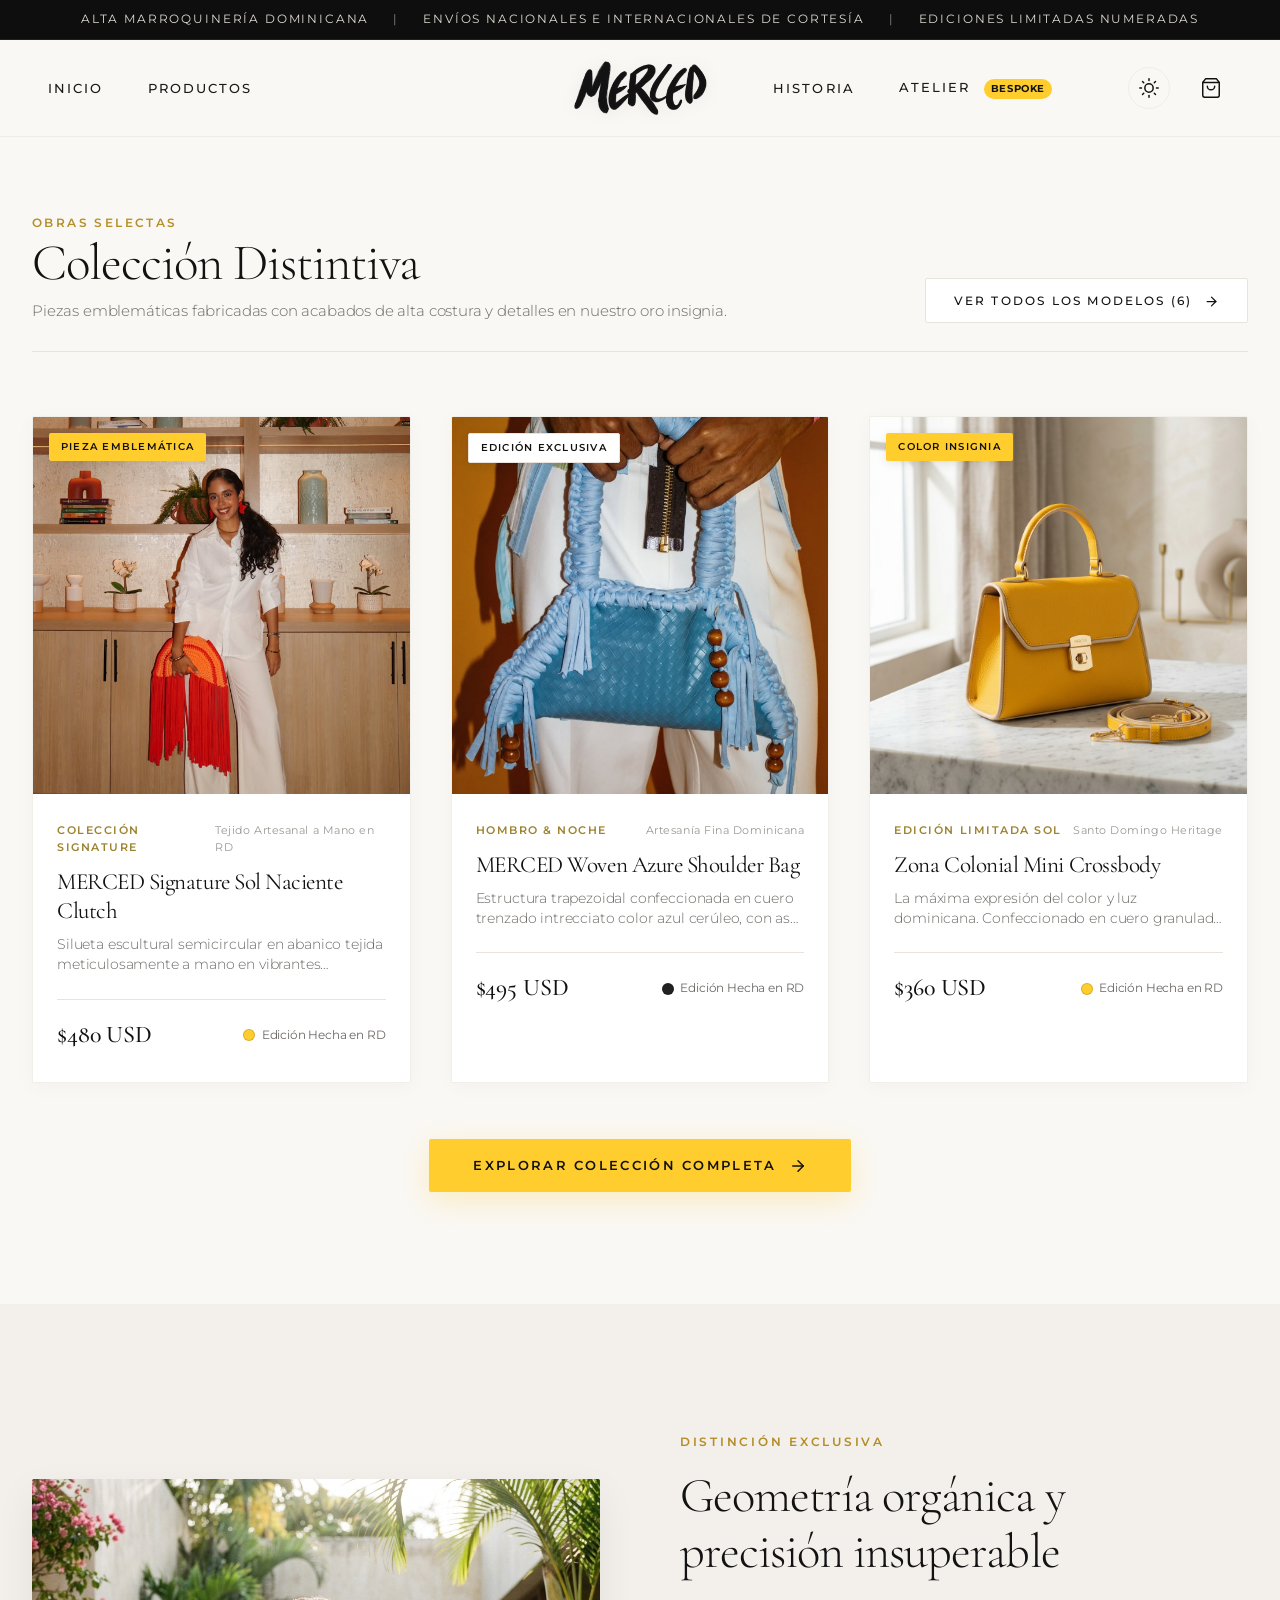
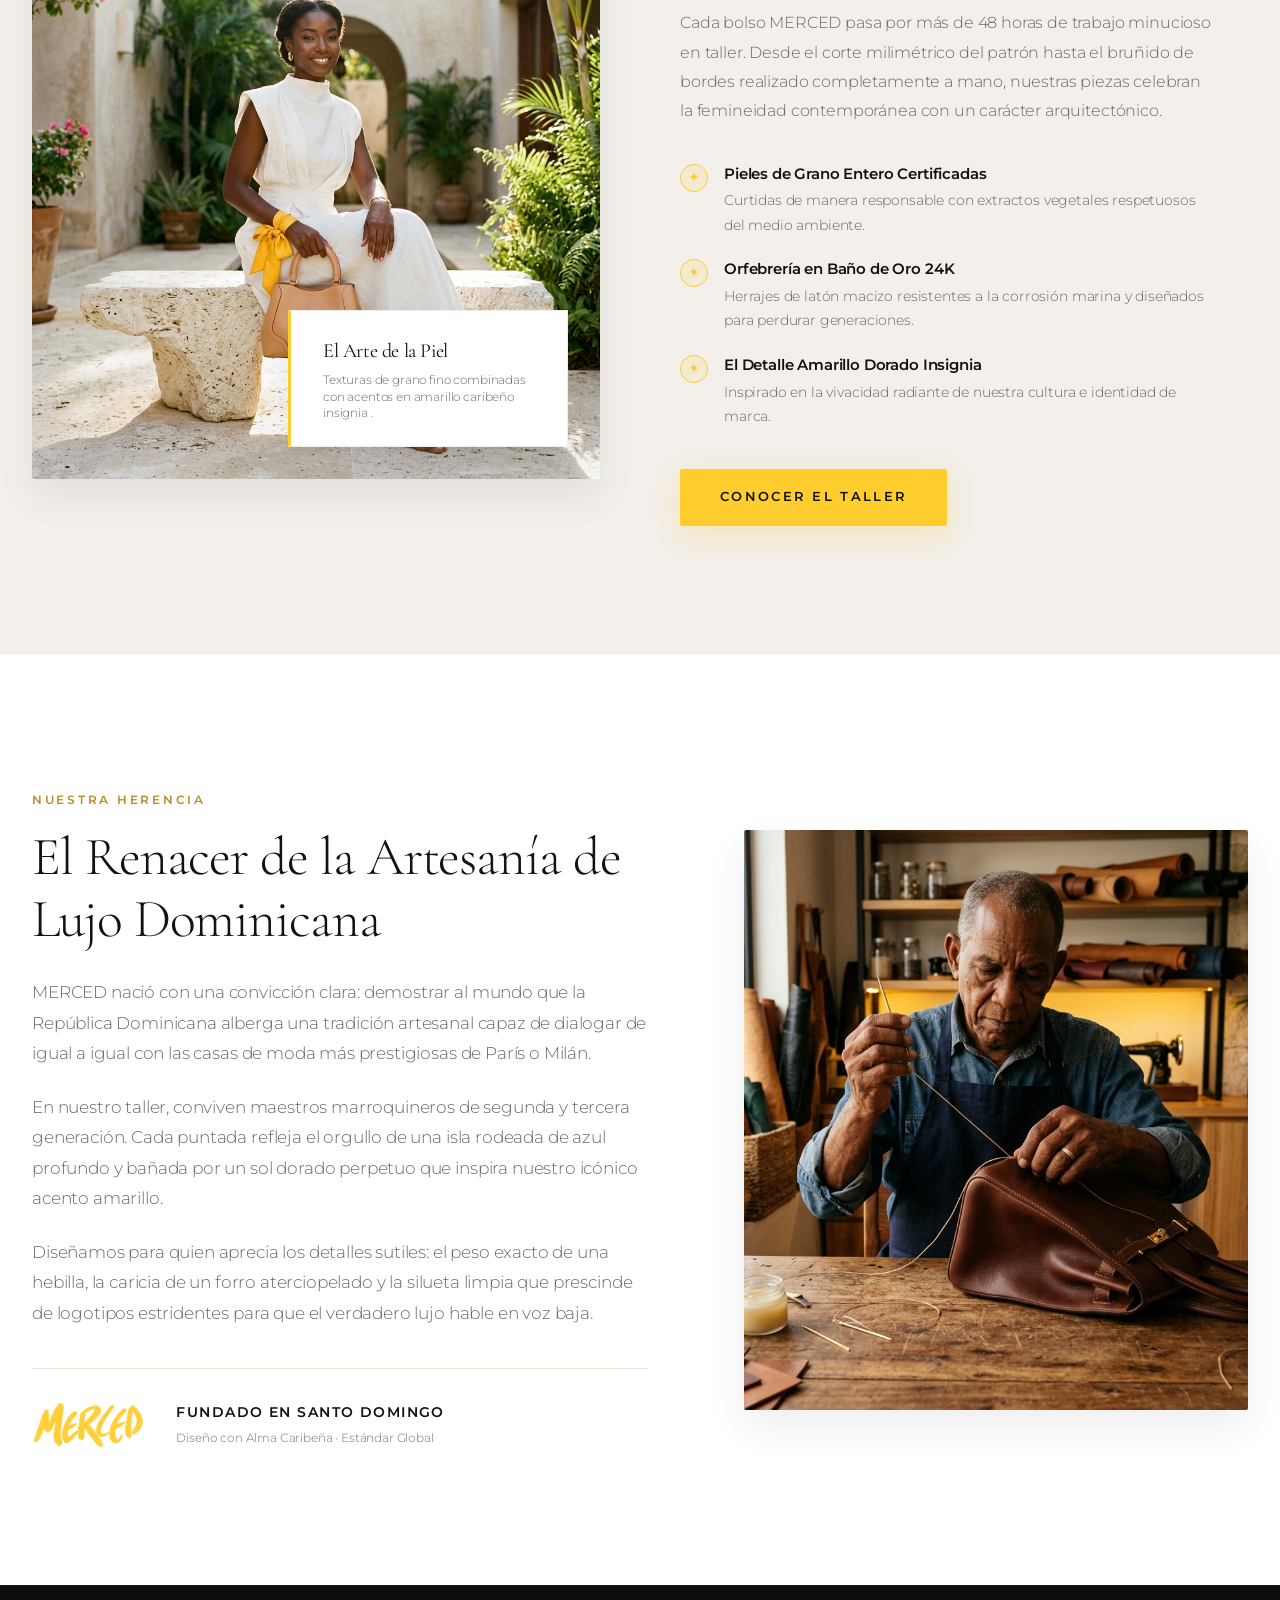
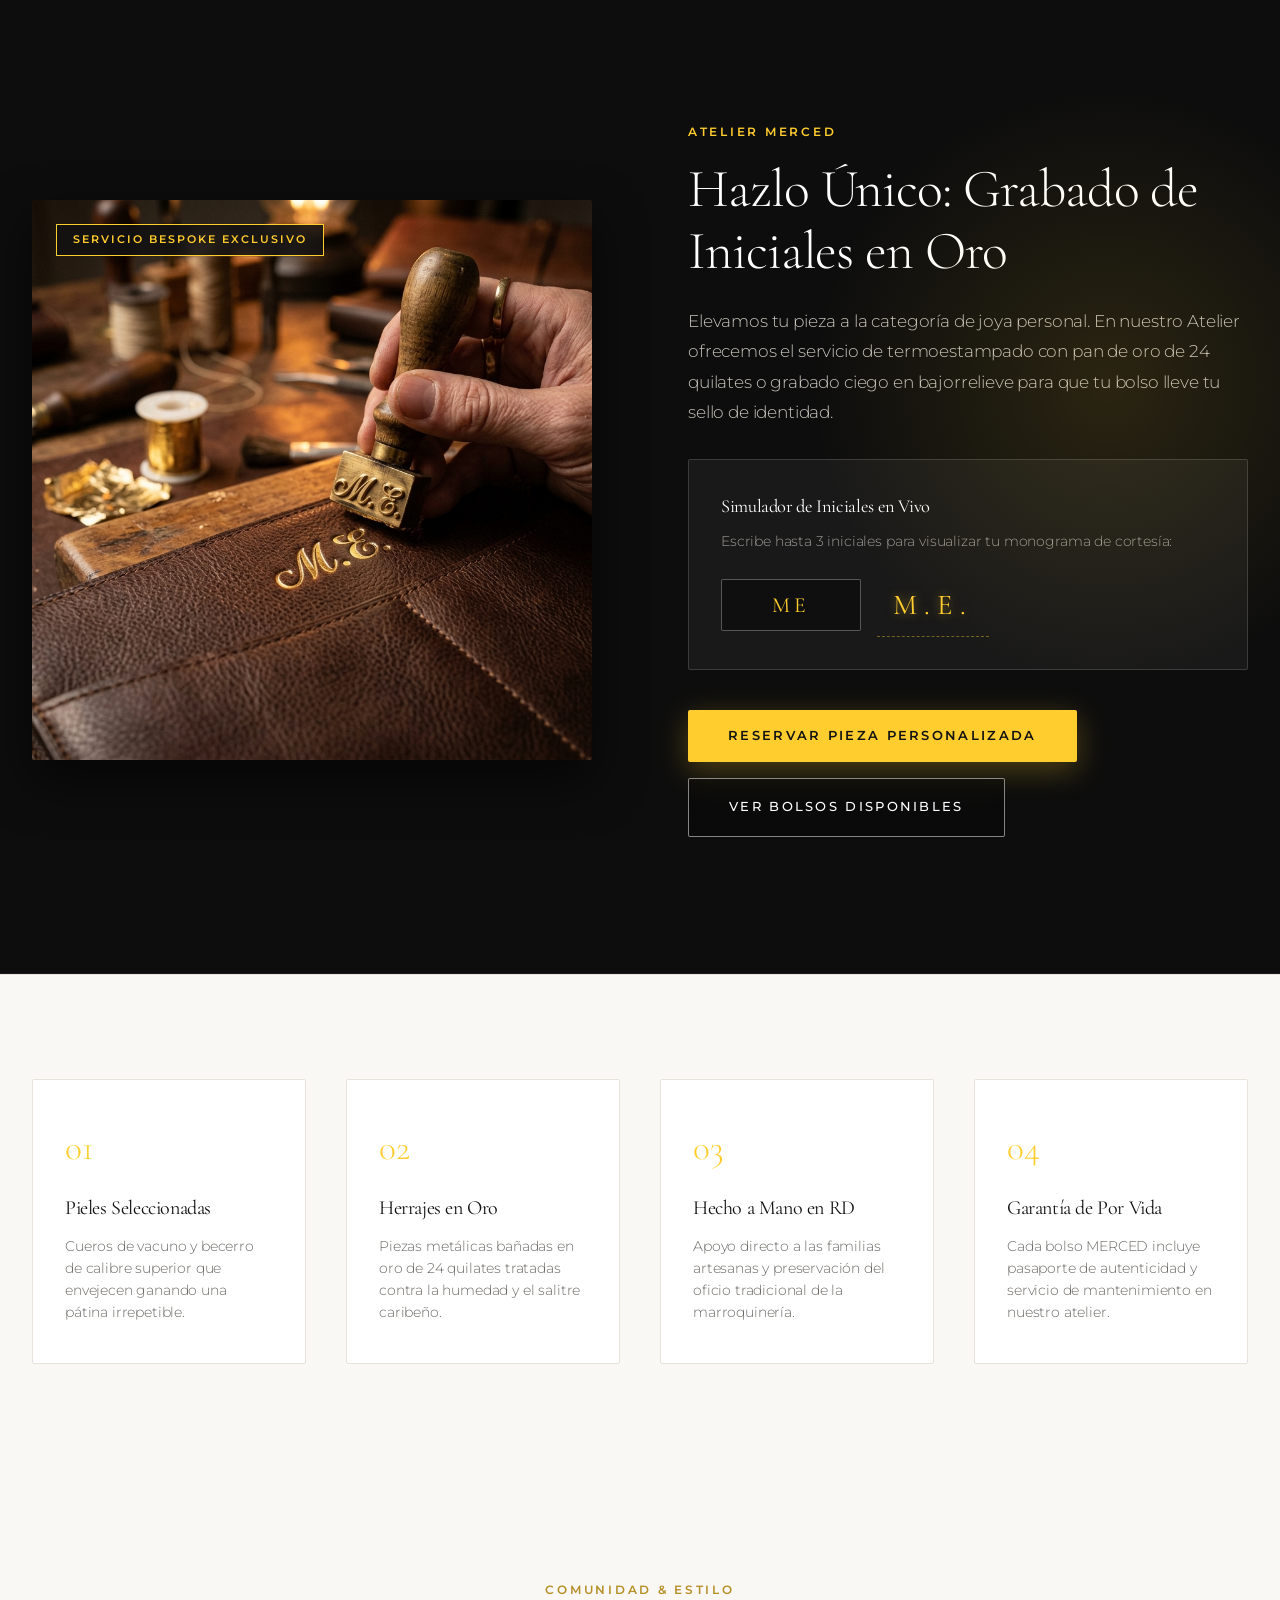
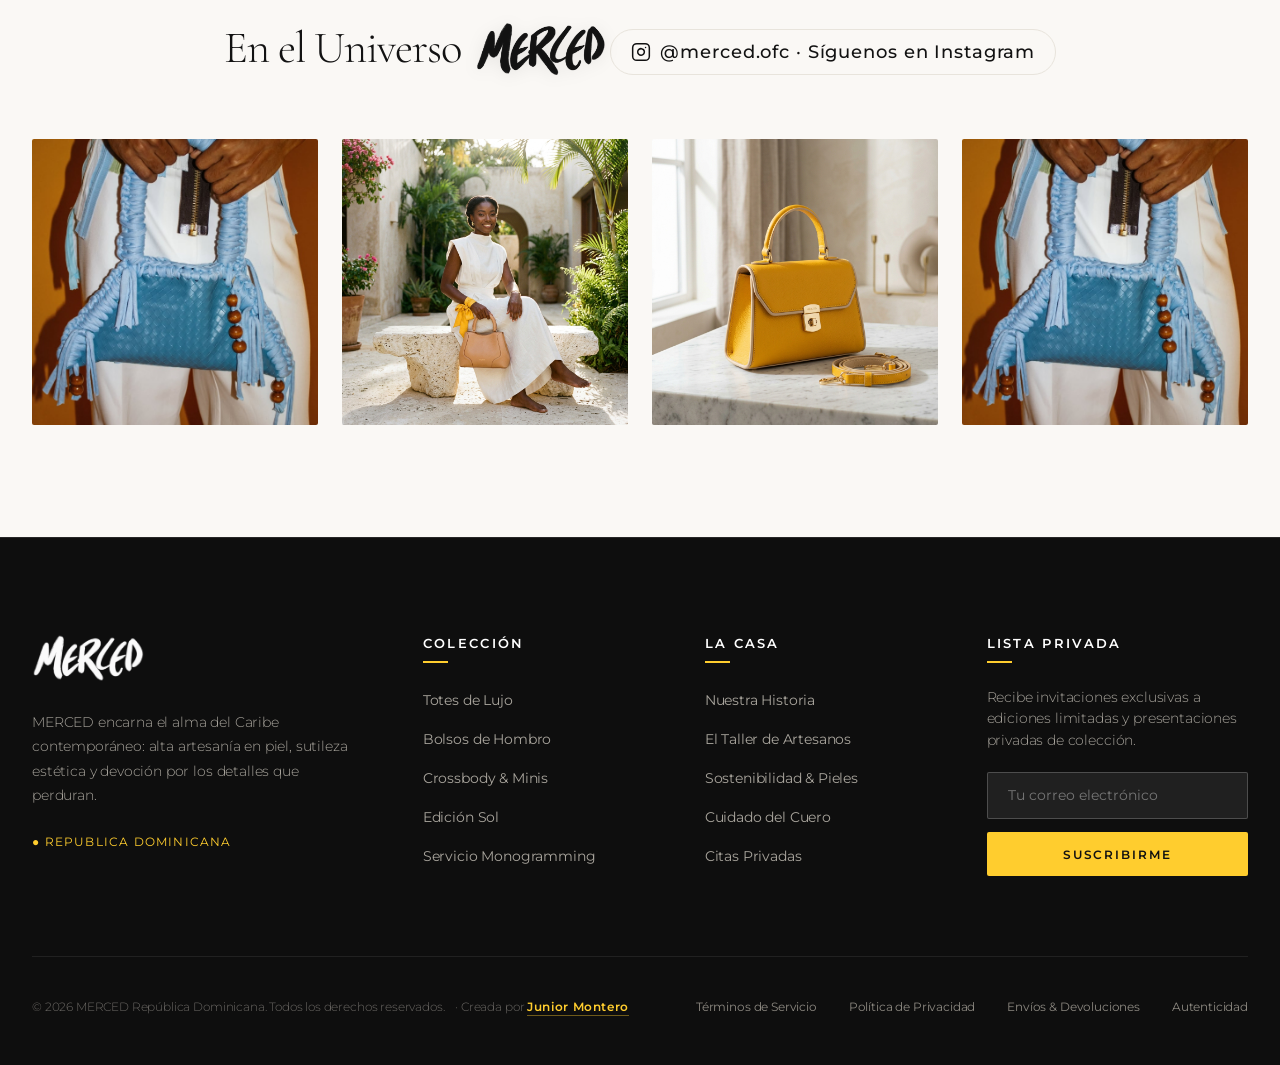
==== commit 3f860991: "feat: responsive tuning, 3-card featured view, 6-card full catalog modal, instagram url update, and " ====
--- a/index.html
+++ b/index.html
@@ -45,7 +45,7 @@
       <!-- Left Nav Wing -->
       <nav class="nav-wing nav-wing-left" id="nav-left" aria-label="Navegación Principal Izquierda">
         <a href="#inicio" class="nav-link">Inicio</a>
-        <a href="#productos" class="nav-link">Productos</a>
+        <a href="#productos" class="nav-link trigger-catalog-open">Productos</a>
       </nav>
 
       <!-- Center Logo (Grand, Heroic Branding) -->
@@ -109,17 +109,30 @@
             <h2>Colección Distintiva</h2>
             <p>Piezas emblemáticas fabricadas con acabados de alta costura y detalles en nuestro oro insignia.</p>
           </div>
-          <div class="filter-pills">
-            <button class="filter-btn active">Todos los Modelos</button>
-            <button class="filter-btn">Totes & Estructurados</button>
-            <button class="filter-btn">Hombro & Noche</button>
-            <button class="filter-btn">Edición Sol </button>
-          </div>
-        </div>
-
-        <!-- Dynamic Grid Loaded via app.js -->
-        <div class="products-grid" id="products-grid-container">
-          <!-- Injected dynamically with premium interactions -->
+          <div class="header-action-block">
+            <button class="btn-luxury-outline trigger-catalog-open" style="border-color: var(--color-border); color: var(--color-primary); background: var(--color-bg-card); padding: 0.85rem 1.75rem; font-size: 0.76rem;">
+              Ver Todos los Modelos (6)
+              <svg width="15" height="15" viewBox="0 0 24 24" fill="none" stroke="currentColor" stroke-width="2" stroke-linecap="round" stroke-linejoin="round" style="margin-left: 0.4rem; vertical-align: middle;">
+                <line x1="5" y1="12" x2="19" y2="12"></line>
+                <polyline points="12 5 19 12 12 19"></polyline>
+              </svg>
+            </button>
+          </div>
+        </div>
+
+        <!-- Dynamic Grid with Top 3 Most Relevant Luxury Bags -->
+        <div class="products-grid products-grid-three" id="products-grid-container">
+          <!-- Injected dynamically with top 3 products -->
+        </div>
+
+        <div style="text-align: center; margin-top: 3.5rem;">
+          <button class="btn-luxury-primary trigger-catalog-open" style="padding: 1.1rem 2.8rem;">
+            Explorar Colección Completa
+            <svg width="18" height="18" viewBox="0 0 24 24" fill="none" stroke="currentColor" stroke-width="2" stroke-linecap="round" stroke-linejoin="round">
+              <line x1="5" y1="12" x2="19" y2="12"></line>
+              <polyline points="12 5 19 12 12 19"></polyline>
+            </svg>
+          </button>
         </div>
       </div>
     </section>
@@ -292,15 +305,20 @@
     <section class="section-social">
       <div class="container">
         <span class="eyebrow">Comunidad & Estilo</span>
-        <h2>En el Universo MERCED</h2>
-        <a href="https://instagram.com" target="_blank" rel="noopener" class="social-handle">
+        <h2 class="social-universe-title">
+          En el Universo
+          <span class="universe-logo-wrap" title="MERCED">
+            <img src="assets/images/logo_merced_dark.png" alt="MERCED" class="universe-logo-img brand-logo-responsive">
+          </span>
+        </h2>
+        <a href="https://www.instagram.com/merced.ofc/?__pwa=1" target="_blank" rel="noopener noreferrer" class="social-handle" aria-label="Abrir perfil de Instagram de MERCED">
           <svg width="20" height="20" viewBox="0 0 24 24" fill="none" stroke="currentColor" stroke-width="1.8"
             stroke-linecap="round" stroke-linejoin="round">
             <rect x="2" y="2" width="20" height="20" rx="5" ry="5"></rect>
             <path d="M16 11.37A4 4 0 1 1 12.63 8 4 4 0 0 1 16 11.37z"></path>
             <line x1="17.5" y1="6.5" x2="17.51" y2="6.5"></line>
           </svg>
-          @merced.rd · Síguenos en Instagram
+          @merced.ofc · Síguenos en Instagram
         </a>
 
         <div class="social-instagram-grid">
@@ -376,7 +394,12 @@
       </div>
 
       <div class="footer-bottom">
-        <p>&copy; 2026 MERCED República Dominicana. Todos los derechos reservados.</p>
+        <p>
+          &copy; 2026 MERCED República Dominicana. Todos los derechos reservados.
+          <span class="footer-creator-credit">
+            · Creada por <a href="https://github.com/0xUnusual" target="_blank" rel="noopener noreferrer" class="creator-link">Junior Montero</a>
+          </span>
+        </p>
         <div class="footer-bottom-links">
           <a href="#">Términos de Servicio</a>
           <a href="#">Política de Privacidad</a>
@@ -441,6 +464,28 @@
         </button>
       </div>
     </div>
+  <!-- FULL CATALOG BLANK MODAL / SECTION (All 6 Luxury Handbags) -->
+  <div class="catalog-modal-backdrop" id="catalog-modal" role="dialog" aria-modal="true" aria-label="Catálogo Completo MERCED">
+    <div class="catalog-modal-dialog">
+      <div class="catalog-modal-header">
+        <div>
+          <span class="eyebrow" style="color:#B58F28; letter-spacing:0.2em; text-transform:uppercase; font-size:0.75rem; font-weight:600;">Colección Completa</span>
+          <h2 style="font-size: clamp(2rem, 3.5vw, 3rem); font-weight: 300; color: var(--color-primary); margin-top: 0.2rem;">
+            Todas Nuestras Creaciones (6)
+          </h2>
+          <p style="font-size: 0.9rem; color: var(--color-text-muted); margin-top: 0.4rem;">
+            Piezas elaboradas artesanalmente a mano en la República Dominicana con pieles seleccionadas y orfebrería de alta gama.
+          </p>
+        </div>
+        <button class="catalog-close-btn" id="catalog-close-btn" aria-label="Cerrar catálogo completo">&times;</button>
+      </div>
+
+      <div class="catalog-modal-body">
+        <div class="products-grid products-grid-six" id="catalog-all-grid">
+          <!-- Injected dynamically with all 6 products via app.js -->
+        </div>
+      </div>
+    </div>
   </div>
 
   <script src="app.js"></script>
--- a/styles.css
+++ b/styles.css
@@ -703,6 +703,17 @@
 .products-grid {
   display: grid;
   grid-template-columns: repeat(auto-fill, minmax(320px, 1fr));
+  gap: 2.5rem;
+}
+
+/* 3-Card Featured Layout on Desktop */
+.products-grid-three {
+  grid-template-columns: repeat(3, 1fr);
+}
+
+/* 6-Card Full Catalog Layout */
+.products-grid-six {
+  grid-template-columns: repeat(3, 1fr);
   gap: 2.5rem;
 }
 
@@ -1886,3 +1897,237 @@
     text-align: center;
   }
 }
+
+/* ==========================================================================
+   EN EL UNIVERSO MERCED (Logo Heading Integration)
+   ========================================================================== */
+.social-universe-title {
+  display: inline-flex;
+  align-items: center;
+  justify-content: center;
+  gap: 0.85rem;
+  font-size: clamp(2rem, 3.8vw, 3.2rem);
+  font-weight: 300;
+  color: var(--color-primary);
+  margin-bottom: 1.25rem;
+  flex-wrap: wrap;
+}
+
+.universe-logo-wrap {
+  display: inline-flex;
+  align-items: center;
+  user-select: none;
+  pointer-events: none; /* No link to home, just pure brand logo presence */
+}
+
+.universe-logo-img {
+  height: clamp(38px, 5.5vw, 56px);
+  width: auto;
+  object-fit: contain;
+  vertical-align: middle;
+  filter: drop-shadow(0 2px 8px rgba(0, 0, 0, 0.08));
+  transition: var(--transition-smooth);
+}
+
+[data-theme="dark"] .universe-logo-img {
+  filter: drop-shadow(0 2px 10px rgba(255, 205, 46, 0.3)) brightness(1.2);
+}
+
+/* ==========================================================================
+   FOOTER CREATOR CREDIT (Junior Montero #FFCD2E)
+   ========================================================================== */
+.footer-creator-credit {
+  display: inline-block;
+  margin-left: 0.5rem;
+}
+
+.creator-link {
+  color: var(--color-secondary) !important;
+  font-weight: 600;
+  letter-spacing: 0.05em;
+  text-decoration: none;
+  position: relative;
+  transition: var(--transition-fast);
+  padding-bottom: 1px;
+  border-bottom: 1px solid rgba(255, 205, 46, 0.4);
+}
+
+.creator-link:hover {
+  color: #FFE585 !important;
+  border-bottom-color: #FFCD2E;
+  text-shadow: 0 0 10px rgba(255, 205, 46, 0.4);
+}
+
+/* ==========================================================================
+   FULL CATALOG BLANK MODAL / SECTION (All 6 Luxury Pieces)
+   ========================================================================== */
+.catalog-modal-backdrop {
+  position: fixed;
+  inset: 0;
+  background-color: var(--color-bg-base);
+  z-index: 250;
+  opacity: 0;
+  visibility: hidden;
+  transition: opacity 0.4s cubic-bezier(0.16, 1, 0.3, 1), visibility 0.4s ease;
+  overflow-y: auto;
+  padding: 3rem 1.5rem 5rem;
+}
+
+.catalog-modal-backdrop.open {
+  opacity: 1;
+  visibility: visible;
+}
+
+.catalog-modal-dialog {
+  max-width: 1400px;
+  margin: 0 auto;
+  background: var(--color-bg-base);
+  border-radius: var(--radius-xs);
+  display: flex;
+  flex-direction: column;
+}
+
+.catalog-modal-header {
+  display: flex;
+  justify-content: space-between;
+  align-items: flex-start;
+  padding-bottom: 2.5rem;
+  border-bottom: 1px solid var(--color-border);
+  margin-bottom: 3.5rem;
+  position: relative;
+}
+
+.catalog-close-btn {
+  font-size: 2.5rem;
+  color: var(--color-text-main);
+  background: var(--color-bg-card);
+  border: 1px solid var(--color-border);
+  width: 48px;
+  height: 48px;
+  border-radius: 50%;
+  display: flex;
+  align-items: center;
+  justify-content: center;
+  cursor: pointer;
+  transition: var(--transition-fast);
+  flex-shrink: 0;
+  line-height: 1;
+}
+
+.catalog-close-btn:hover {
+  background-color: var(--color-secondary);
+  color: #111;
+  transform: rotate(90deg);
+  border-color: var(--color-secondary);
+}
+
+.catalog-modal-body {
+  width: 100%;
+}
+
+/* ==========================================================================
+   ADVANCED MOBILE & TABLET RESPONSIVE TUNING
+   ========================================================================== */
+@media (max-width: 1024px) {
+  .products-grid-three,
+  .products-grid-six {
+    grid-template-columns: repeat(2, 1fr);
+    gap: 2rem;
+  }
+}
+
+@media (max-width: 768px) {
+  .navbar {
+    height: 78px;
+    padding: 0 1.25rem;
+  }
+
+  .brand-logo-img {
+    height: 44px;
+  }
+
+  .top-bar {
+    font-size: 0.65rem;
+    padding: 0.5rem 0.75rem;
+    gap: 0.75rem;
+    letter-spacing: 0.1em;
+  }
+  
+  .top-bar span:nth-child(2),
+  .top-bar span:nth-child(3),
+  .top-bar span:nth-child(4) {
+    display: none; /* Keep announcement clean and punchy on mobile */
+  }
+
+  .section-products {
+    padding: 3.5rem 0 5rem;
+  }
+
+  .section-header-editorial {
+    flex-direction: column;
+    align-items: flex-start;
+    gap: 1.5rem;
+    margin-bottom: 2.5rem;
+  }
+
+  .products-grid-three,
+  .products-grid-six {
+    grid-template-columns: 1fr;
+    gap: 2rem;
+  }
+
+  .product-details {
+    padding: 1.25rem 1.15rem;
+  }
+
+  .social-universe-title {
+    flex-direction: column;
+    gap: 0.4rem;
+  }
+
+  .catalog-modal-backdrop {
+    padding: 1.5rem 1rem 3rem;
+  }
+
+  .catalog-modal-header {
+    margin-bottom: 2rem;
+    padding-bottom: 1.5rem;
+  }
+
+  .history-signature-block {
+    flex-direction: column;
+    align-items: flex-start;
+    gap: 1rem;
+  }
+
+  .monogram-simulator-box {
+    padding: 1.5rem 1.25rem;
+  }
+  
+  .monogram-input-group {
+    flex-direction: column;
+    align-items: flex-start;
+  }
+
+  .cart-drawer {
+    max-width: 100%;
+  }
+
+  .quickview-info {
+    padding: 2rem 1.5rem;
+  }
+}
+
+@media (max-width: 480px) {
+  .btn-luxury-primary,
+  .btn-luxury-outline {
+    width: 100%;
+    justify-content: center;
+    padding: 1rem 1.5rem;
+  }
+  
+  .social-instagram-grid {
+    grid-template-columns: 1fr;
+  }
+}
+
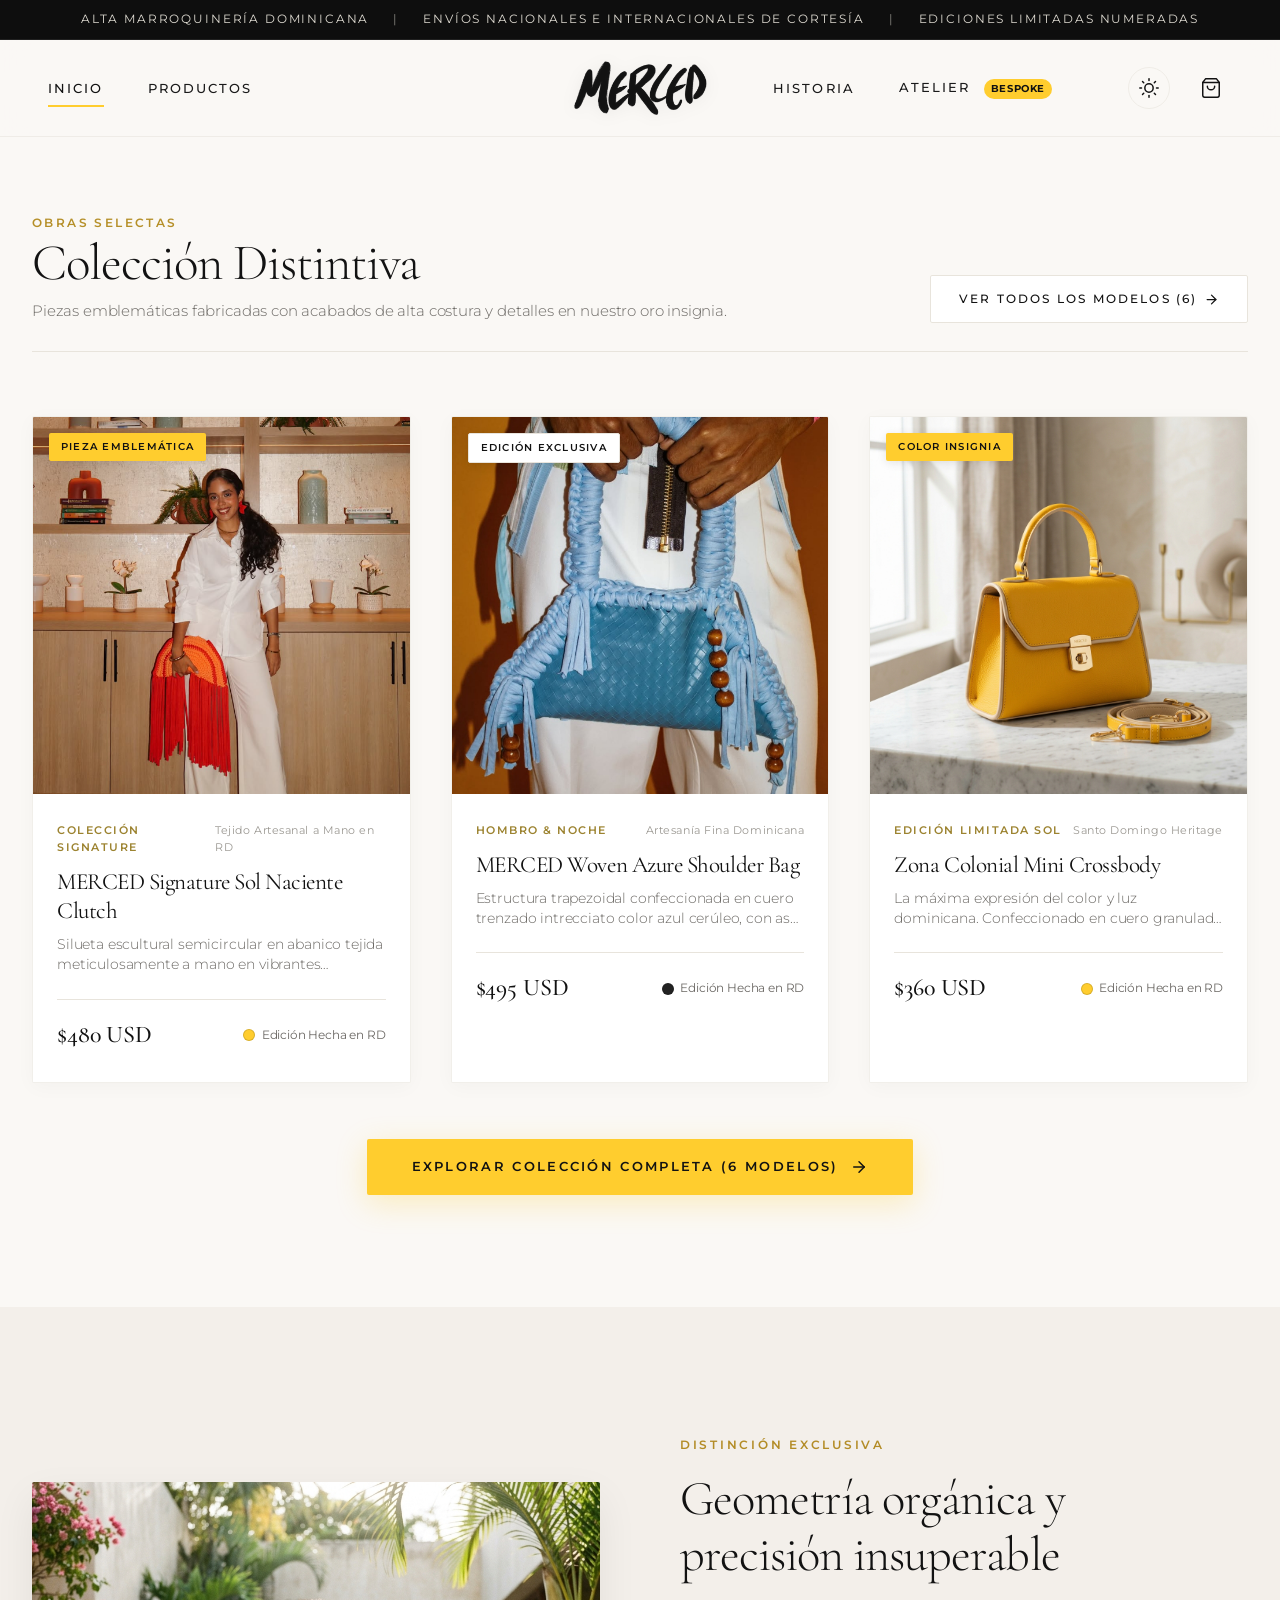
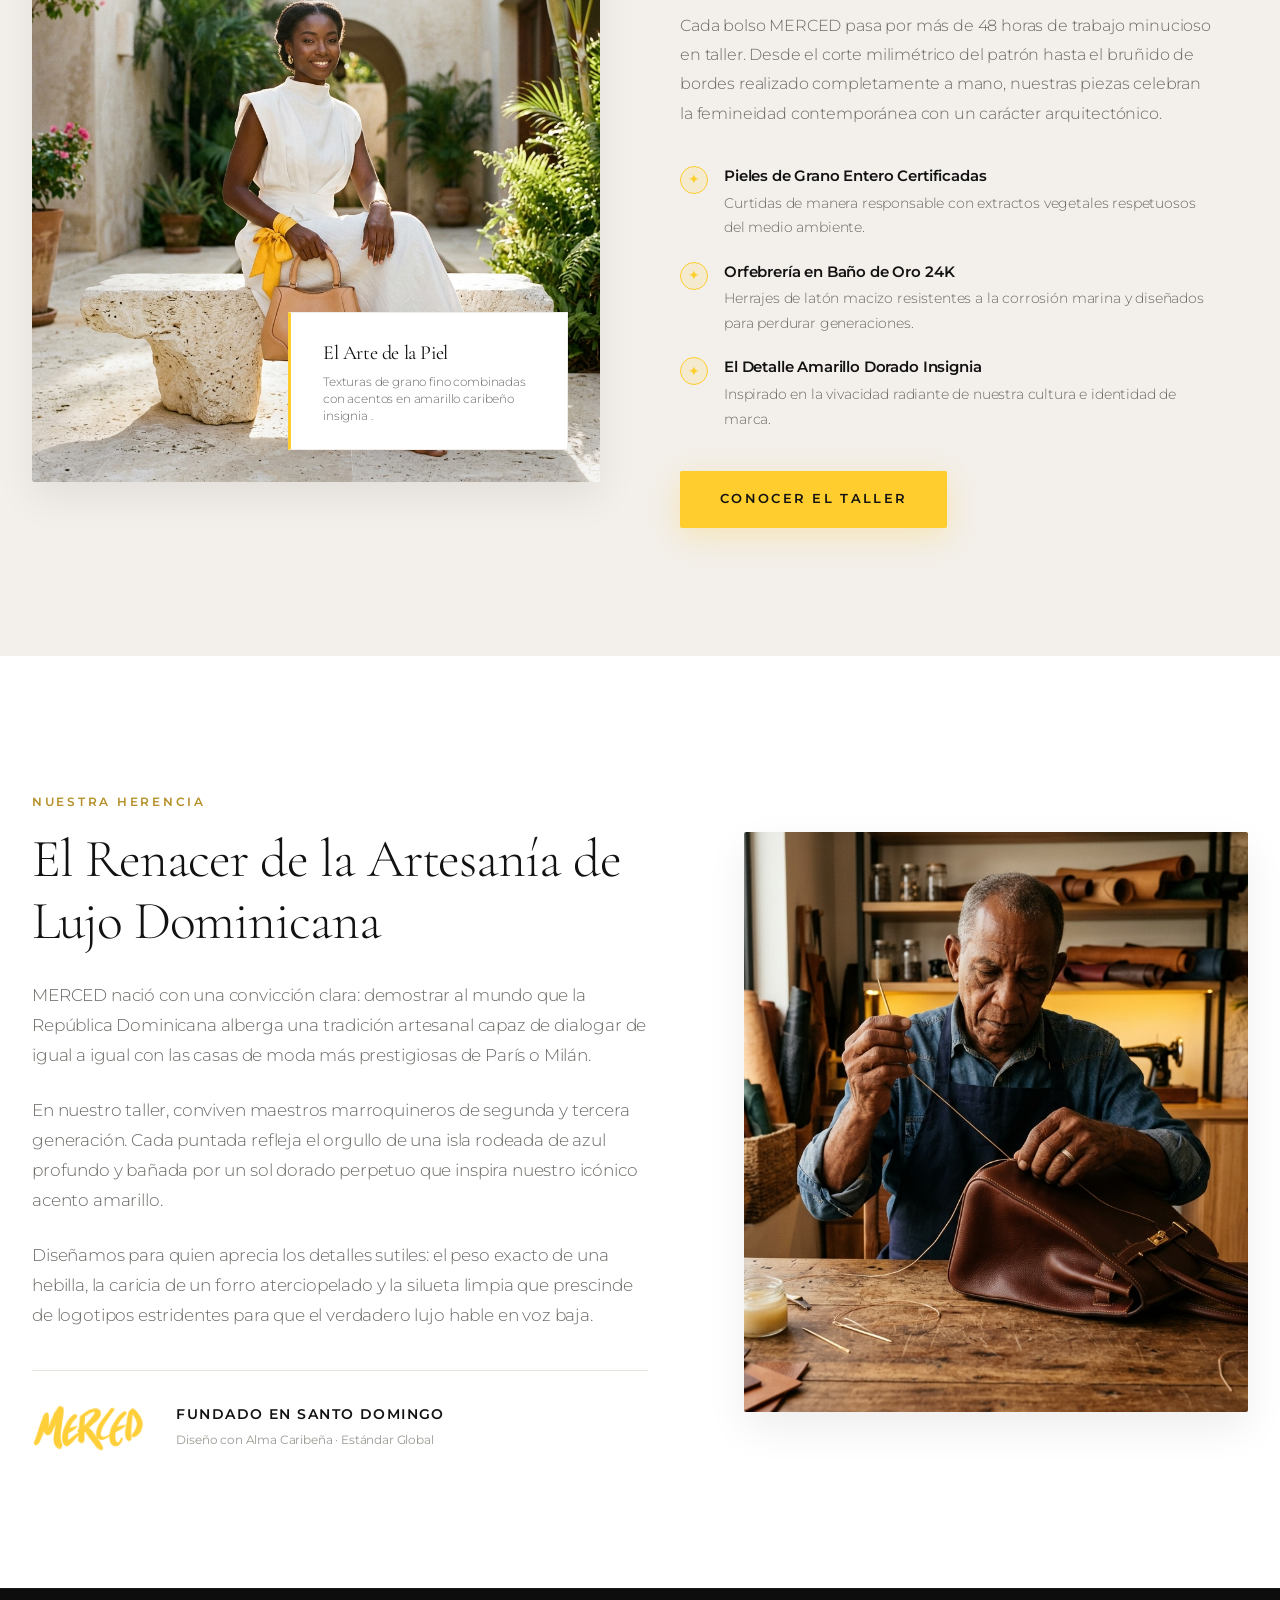
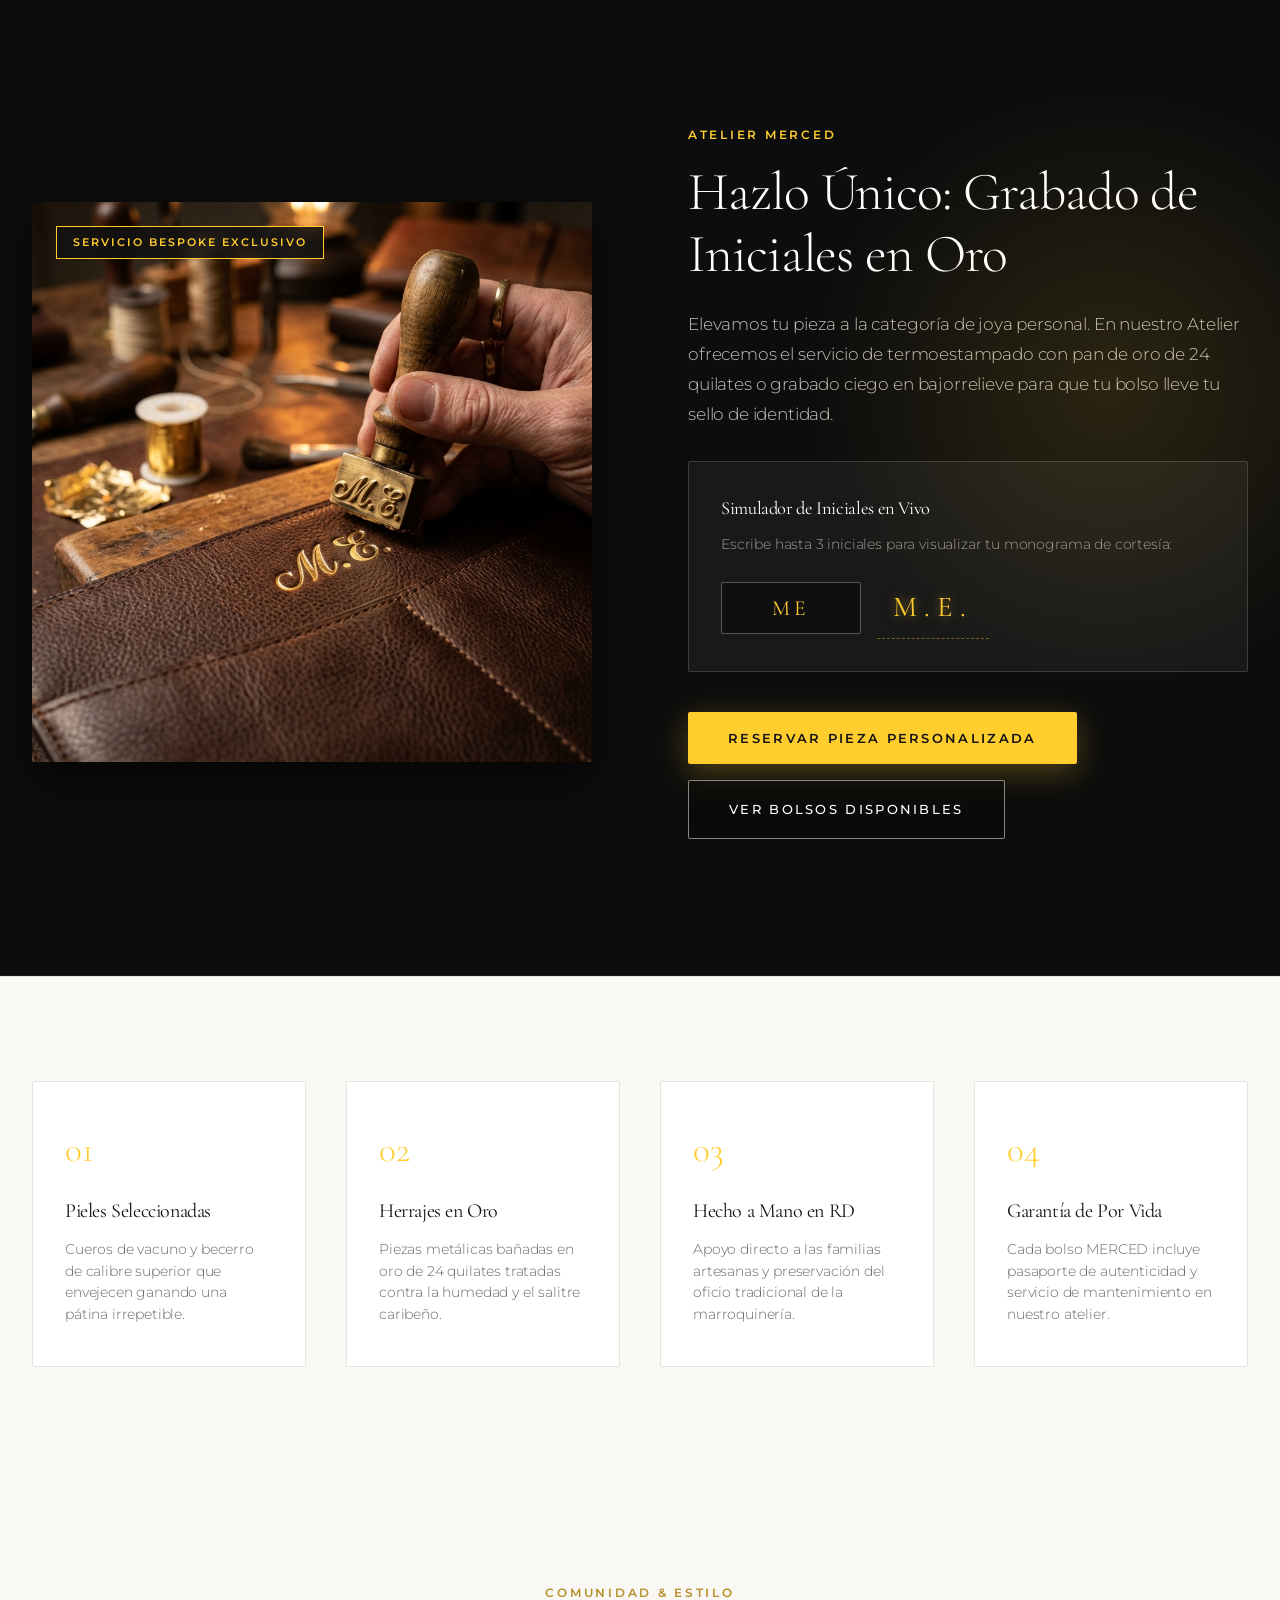
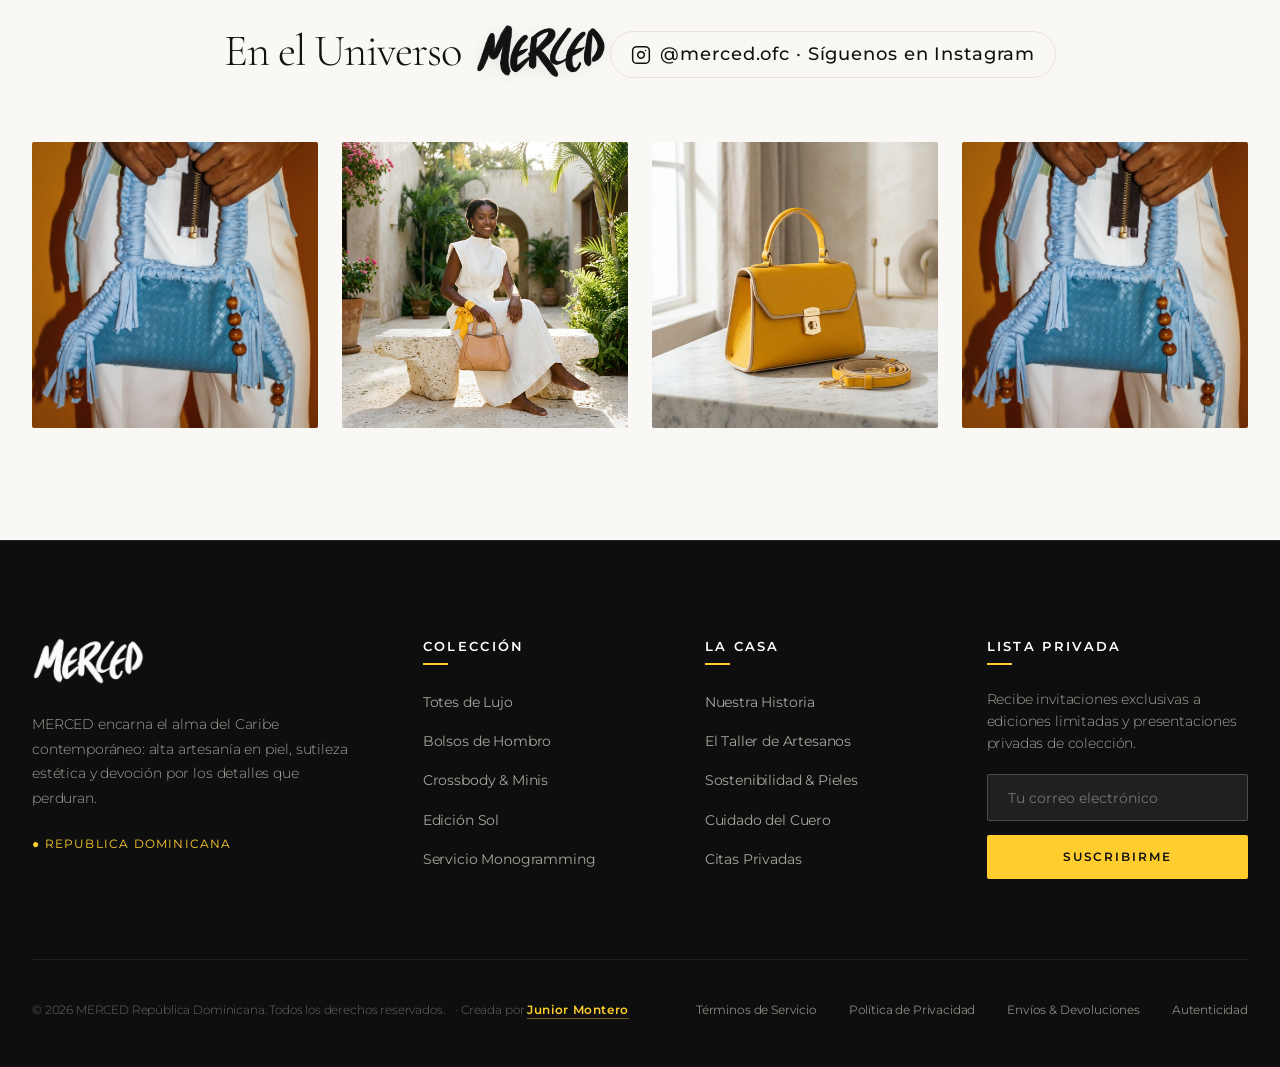
==== commit 98b5ecc5: "feat: separate dedicated productos.html page with all 6 luxury bags and category filters" ====
--- a/index.html
+++ b/index.html
@@ -44,8 +44,8 @@
 
       <!-- Left Nav Wing -->
       <nav class="nav-wing nav-wing-left" id="nav-left" aria-label="Navegación Principal Izquierda">
-        <a href="#inicio" class="nav-link">Inicio</a>
-        <a href="#productos" class="nav-link trigger-catalog-open">Productos</a>
+        <a href="#inicio" class="nav-link active">Inicio</a>
+        <a href="productos.html" class="nav-link">Productos</a>
       </nav>
 
       <!-- Center Logo (Grand, Heroic Branding) -->
@@ -110,13 +110,13 @@
             <p>Piezas emblemáticas fabricadas con acabados de alta costura y detalles en nuestro oro insignia.</p>
           </div>
           <div class="header-action-block">
-            <button class="btn-luxury-outline trigger-catalog-open" style="border-color: var(--color-border); color: var(--color-primary); background: var(--color-bg-card); padding: 0.85rem 1.75rem; font-size: 0.76rem;">
+            <a href="productos.html" class="btn-luxury-outline" style="border-color: var(--color-border); color: var(--color-primary); background: var(--color-bg-card); padding: 0.85rem 1.75rem; font-size: 0.76rem; display: inline-flex; align-items: center;">
               Ver Todos los Modelos (6)
               <svg width="15" height="15" viewBox="0 0 24 24" fill="none" stroke="currentColor" stroke-width="2" stroke-linecap="round" stroke-linejoin="round" style="margin-left: 0.4rem; vertical-align: middle;">
                 <line x1="5" y1="12" x2="19" y2="12"></line>
                 <polyline points="12 5 19 12 12 19"></polyline>
               </svg>
-            </button>
+            </a>
           </div>
         </div>
 
@@ -126,13 +126,13 @@
         </div>
 
         <div style="text-align: center; margin-top: 3.5rem;">
-          <button class="btn-luxury-primary trigger-catalog-open" style="padding: 1.1rem 2.8rem;">
-            Explorar Colección Completa
+          <a href="productos.html" class="btn-luxury-primary" style="padding: 1.1rem 2.8rem; display: inline-flex;">
+            Explorar Colección Completa (6 Modelos)
             <svg width="18" height="18" viewBox="0 0 24 24" fill="none" stroke="currentColor" stroke-width="2" stroke-linecap="round" stroke-linejoin="round">
               <line x1="5" y1="12" x2="19" y2="12"></line>
               <polyline points="12 5 19 12 12 19"></polyline>
             </svg>
-          </button>
+          </a>
         </div>
       </div>
     </section>
@@ -361,10 +361,10 @@
         <div class="footer-col">
           <h5>Colección</h5>
           <ul class="footer-links">
-            <li><a href="#productos">Totes de Lujo</a></li>
-            <li><a href="#productos">Bolsos de Hombro</a></li>
-            <li><a href="#productos">Crossbody & Minis</a></li>
-            <li><a href="#productos">Edición Sol </a></li>
+            <li><a href="productos.html">Totes de Lujo</a></li>
+            <li><a href="productos.html">Bolsos de Hombro</a></li>
+            <li><a href="productos.html">Crossbody & Minis</a></li>
+            <li><a href="productos.html">Edición Sol</a></li>
             <li><a href="#atelier">Servicio Monogramming</a></li>
           </ul>
         </div>
@@ -464,28 +464,6 @@
         </button>
       </div>
     </div>
-  <!-- FULL CATALOG BLANK MODAL / SECTION (All 6 Luxury Handbags) -->
-  <div class="catalog-modal-backdrop" id="catalog-modal" role="dialog" aria-modal="true" aria-label="Catálogo Completo MERCED">
-    <div class="catalog-modal-dialog">
-      <div class="catalog-modal-header">
-        <div>
-          <span class="eyebrow" style="color:#B58F28; letter-spacing:0.2em; text-transform:uppercase; font-size:0.75rem; font-weight:600;">Colección Completa</span>
-          <h2 style="font-size: clamp(2rem, 3.5vw, 3rem); font-weight: 300; color: var(--color-primary); margin-top: 0.2rem;">
-            Todas Nuestras Creaciones (6)
-          </h2>
-          <p style="font-size: 0.9rem; color: var(--color-text-muted); margin-top: 0.4rem;">
-            Piezas elaboradas artesanalmente a mano en la República Dominicana con pieles seleccionadas y orfebrería de alta gama.
-          </p>
-        </div>
-        <button class="catalog-close-btn" id="catalog-close-btn" aria-label="Cerrar catálogo completo">&times;</button>
-      </div>
-
-      <div class="catalog-modal-body">
-        <div class="products-grid products-grid-six" id="catalog-all-grid">
-          <!-- Injected dynamically with all 6 products via app.js -->
-        </div>
-      </div>
-    </div>
   </div>
 
   <script src="app.js"></script>
--- a/styles.css
+++ b/styles.css
@@ -262,11 +262,13 @@
   transition: var(--transition-smooth);
 }
 
-.nav-link:hover {
-  color: #000;
-}
-
-.nav-link:hover::after {
+.nav-link:hover,
+.nav-link.active {
+  color: var(--color-primary);
+}
+
+.nav-link:hover::after,
+.nav-link.active::after {
   width: 100%;
 }
 
@@ -2026,6 +2028,175 @@
 }
 
 /* ==========================================================================
+   DEDICATED CATALOG PAGE (productos.html)
+   ========================================================================== */
+.catalog-page-header {
+  padding: 4rem 0 2.5rem;
+  background-color: var(--color-bg-base);
+  border-bottom: 1px solid var(--color-border);
+}
+
+.catalog-breadcrumb {
+  display: flex;
+  align-items: center;
+  gap: 0.6rem;
+  font-size: 0.72rem;
+  letter-spacing: 0.14em;
+  text-transform: uppercase;
+  color: var(--color-text-muted);
+  margin-bottom: 2rem;
+}
+
+.catalog-breadcrumb a {
+  color: var(--color-text-muted);
+  transition: var(--transition-fast);
+}
+
+.catalog-breadcrumb a:hover {
+  color: var(--color-secondary);
+}
+
+.breadcrumb-separator {
+  opacity: 0.4;
+}
+
+.breadcrumb-current {
+  color: var(--color-primary);
+  font-weight: 600;
+}
+
+.catalog-header-content {
+  max-width: 820px;
+  margin-bottom: 2.5rem;
+}
+
+.catalog-eyebrow {
+  display: inline-flex;
+  align-items: center;
+  gap: 0.5rem;
+  font-size: 0.75rem;
+  letter-spacing: 0.22em;
+  text-transform: uppercase;
+  color: #B58F28;
+  font-weight: 600;
+  margin-bottom: 1rem;
+}
+
+[data-theme="dark"] .catalog-eyebrow {
+  color: var(--color-secondary);
+}
+
+.catalog-eyebrow-dot {
+  width: 6px;
+  height: 6px;
+  border-radius: 50%;
+  background-color: var(--color-secondary);
+  box-shadow: 0 0 8px var(--color-secondary);
+}
+
+.catalog-title {
+  font-size: clamp(2.6rem, 5vw, 4.2rem);
+  font-weight: 300;
+  color: var(--color-primary);
+  line-height: 1.08;
+  margin-bottom: 1.25rem;
+}
+
+.catalog-subtitle {
+  font-size: 1.05rem;
+  line-height: 1.7;
+  color: var(--color-text-muted);
+  font-weight: 300;
+}
+
+.catalog-filter-bar {
+  display: flex;
+  gap: 0.75rem;
+  flex-wrap: wrap;
+  padding-top: 1rem;
+}
+
+.section-products-page {
+  padding: 3.5rem 0 6rem;
+  background-color: var(--color-bg-base);
+}
+
+/* Atelier Promotion Banner at bottom of products.html */
+.catalog-atelier-banner {
+  padding: 2rem 0 6rem;
+  background-color: var(--color-bg-base);
+}
+
+.atelier-banner-card {
+  display: grid;
+  grid-template-columns: 1.2fr 1fr;
+  background: var(--color-bg-card);
+  border: 1px solid var(--color-border);
+  border-left: 4px solid var(--color-secondary);
+  border-radius: var(--radius-xs);
+  overflow: hidden;
+  box-shadow: var(--shadow-luxury);
+}
+
+.atelier-banner-text {
+  padding: 3.5rem 3rem;
+  display: flex;
+  flex-direction: column;
+  justify-content: center;
+}
+
+.atelier-banner-eyebrow {
+  font-size: 0.72rem;
+  letter-spacing: 0.2em;
+  text-transform: uppercase;
+  color: #B58F28;
+  font-weight: 600;
+  margin-bottom: 1rem;
+}
+
+[data-theme="dark"] .atelier-banner-eyebrow {
+  color: var(--color-secondary);
+}
+
+.atelier-banner-text h2 {
+  font-size: clamp(2rem, 3.2vw, 2.75rem);
+  font-weight: 300;
+  color: var(--color-primary);
+  line-height: 1.15;
+  margin-bottom: 1rem;
+}
+
+.atelier-banner-text p {
+  font-size: 0.95rem;
+  line-height: 1.7;
+  color: var(--color-text-muted);
+  margin-bottom: 1.5rem;
+}
+
+.atelier-banner-media {
+  position: relative;
+  min-height: 320px;
+}
+
+.atelier-banner-img {
+  width: 100%;
+  height: 100%;
+  object-fit: cover;
+}
+
+@media (max-width: 900px) {
+  .atelier-banner-card {
+    grid-template-columns: 1fr;
+  }
+  .atelier-banner-text {
+    padding: 2.5rem 1.5rem;
+  }
+  .atelier-banner-media {
+    min-height: 240px;
+  }
+}
+
+/* ==========================================================================
    ADVANCED MOBILE & TABLET RESPONSIVE TUNING
    ========================================================================== */
 @media (max-width: 1024px) {
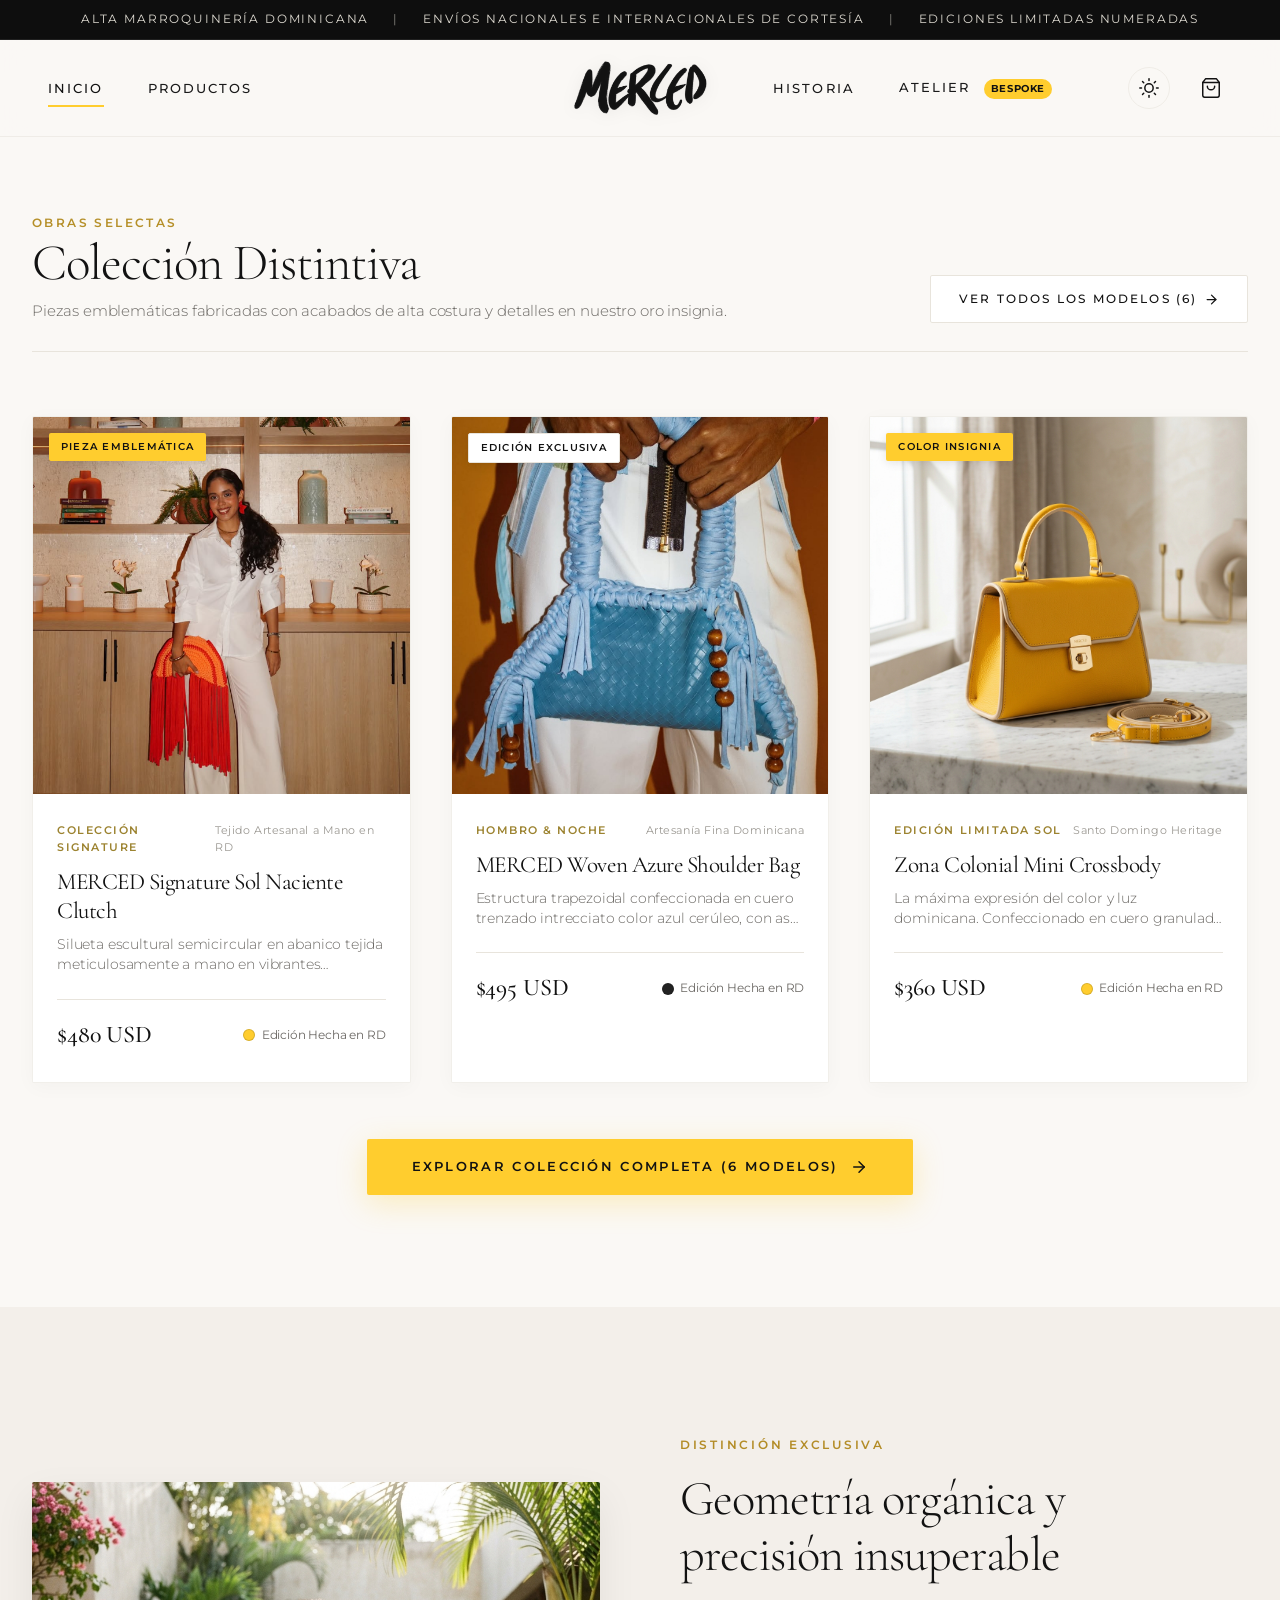
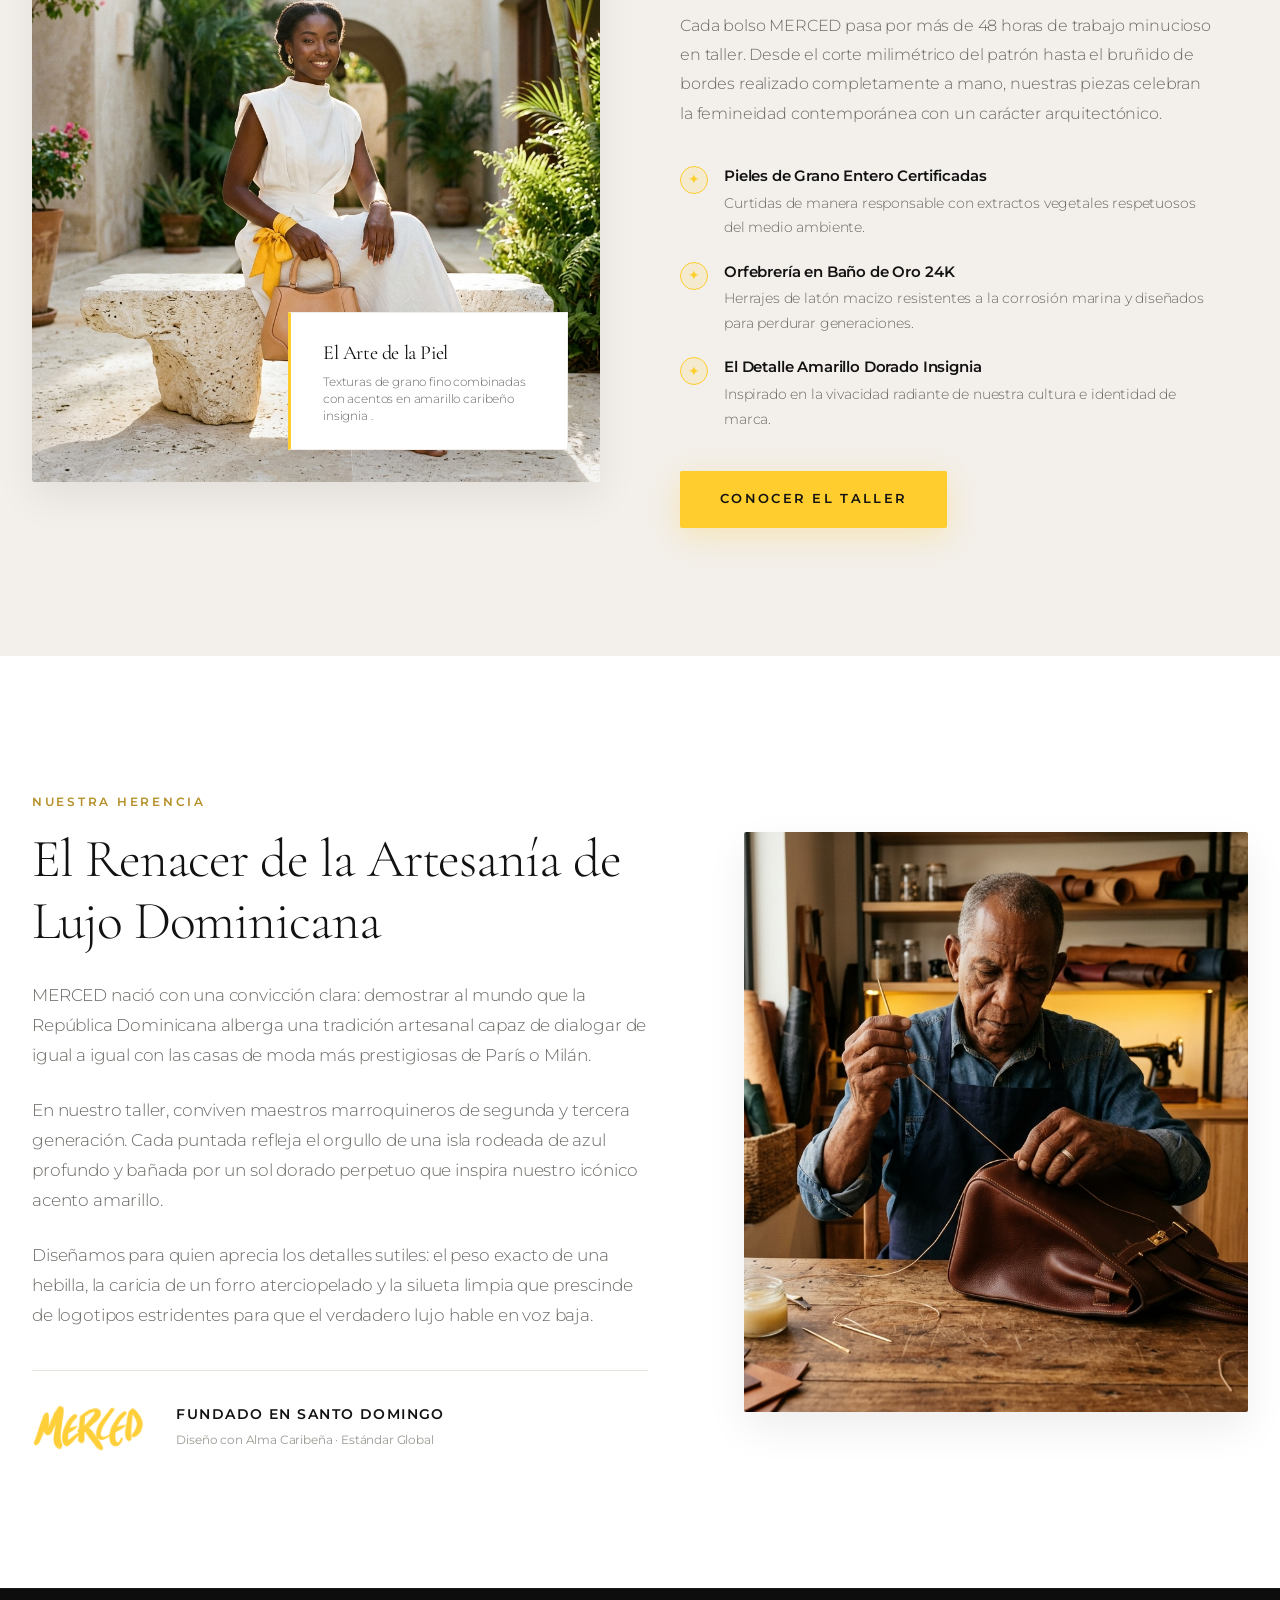
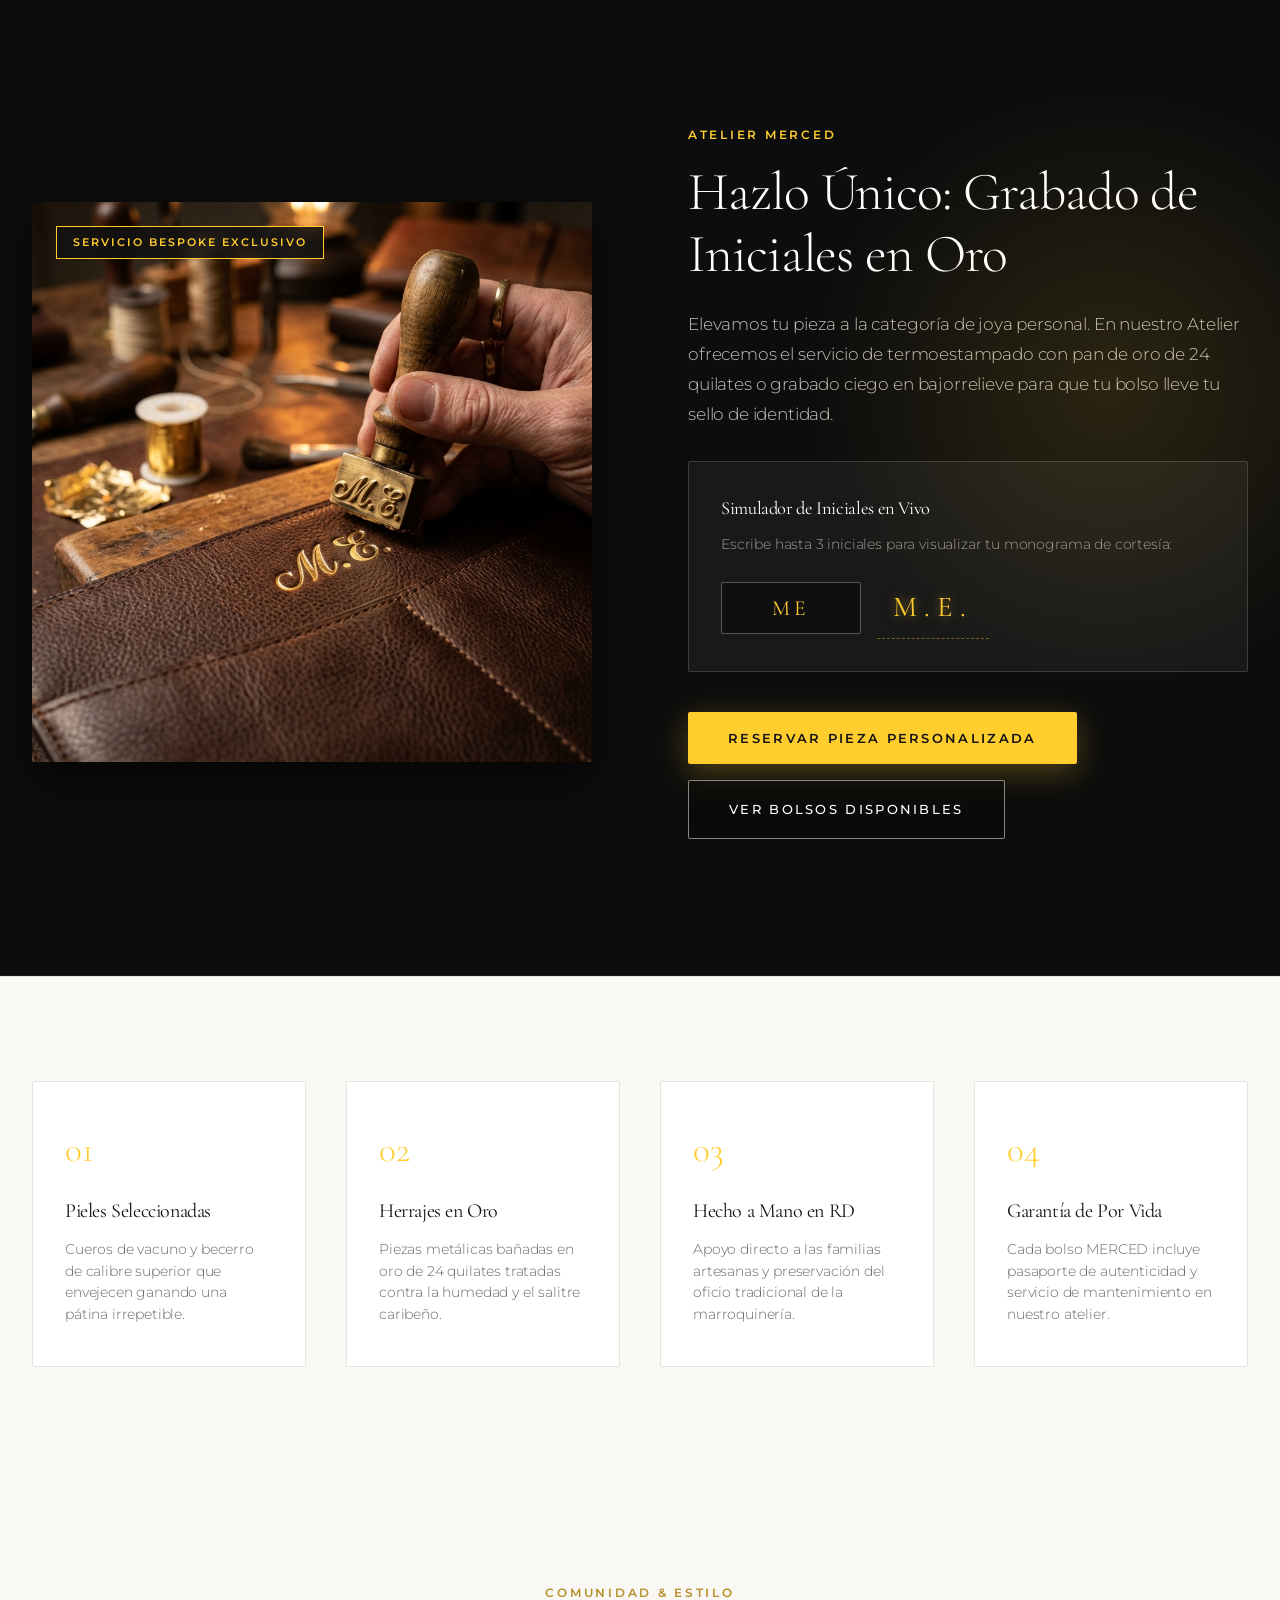
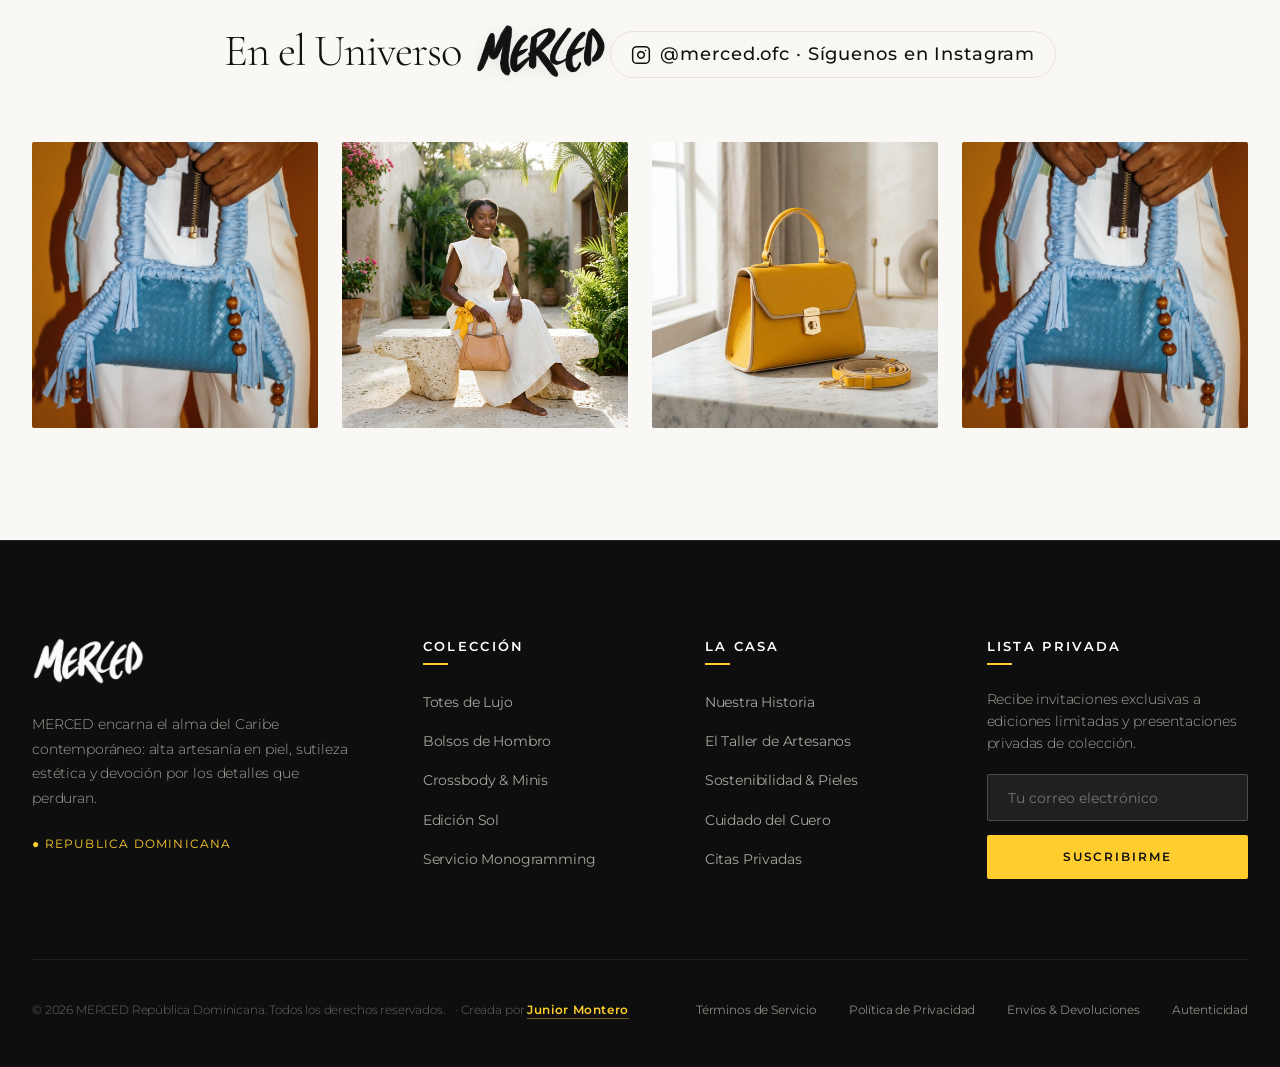
==== commit edcb3cb8: "feat: add luxury monogram M favicon and tab title icons for high presence" ====
--- a/index.html
+++ b/index.html
@@ -7,6 +7,13 @@
   <title>MERCED | Bolsos de Lujo & Alta Artesanía Dominicana</title>
   <meta name="description"
     content="MERCED — Alta marroquinería de lujo concebida en la República Dominicana. Pieles seleccionadas, acabados artesanales a mano y diseño minimalista contemporáneo.">
+
+  <!-- Favicon / Brand Tab Monogram Icon (Luxury Presence in Browser Tabs) -->
+  <link rel="icon" type="image/x-icon" href="favicon.ico">
+  <link rel="icon" type="image/png" sizes="32x32" href="assets/images/favicon-32x32.png">
+  <link rel="icon" type="image/png" sizes="16x16" href="assets/images/favicon-16x16.png">
+  <link rel="apple-touch-icon" sizes="180x180" href="assets/images/apple-touch-icon.png">
+  <link rel="icon" type="image/png" sizes="192x192" href="assets/images/favicon-192x192.png">
 
   <!-- Google Fonts: Editorial Serif + Clean Sans -->
   <link rel="preconnect" href="https://fonts.googleapis.com">
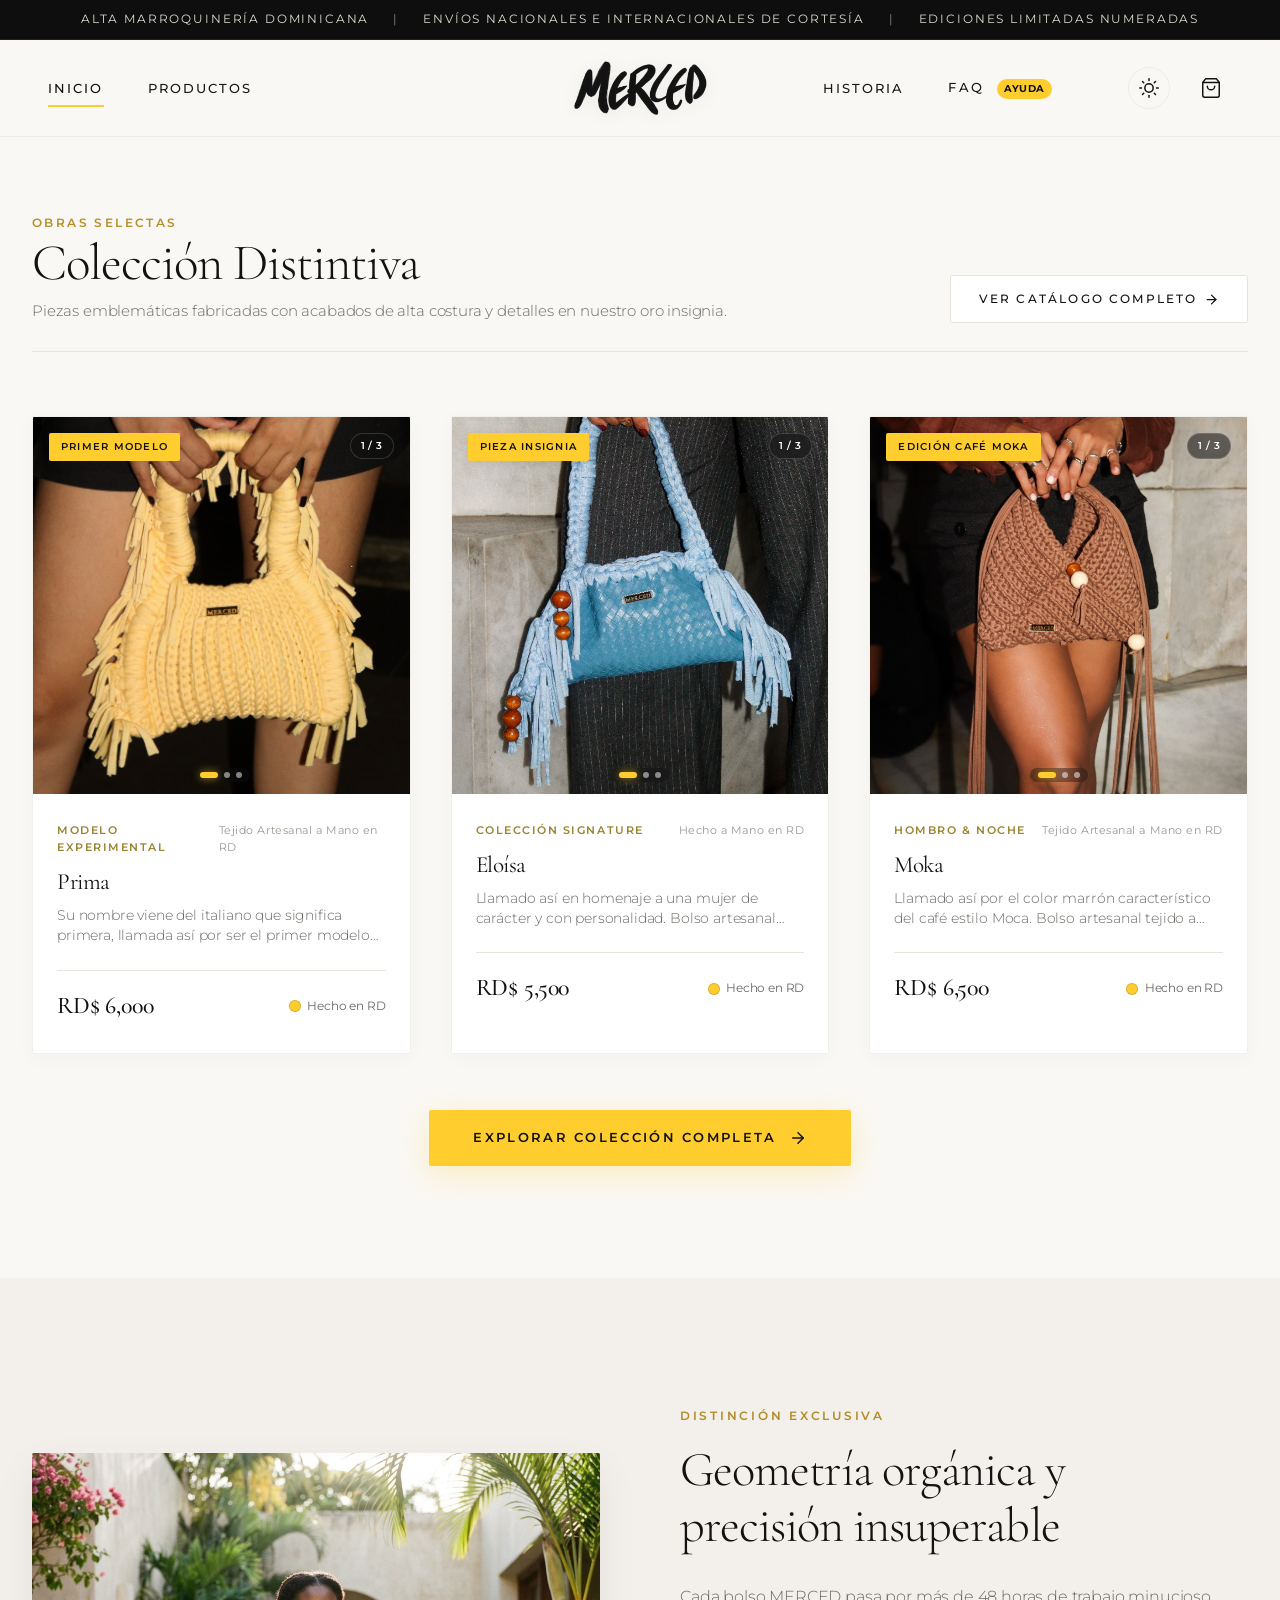
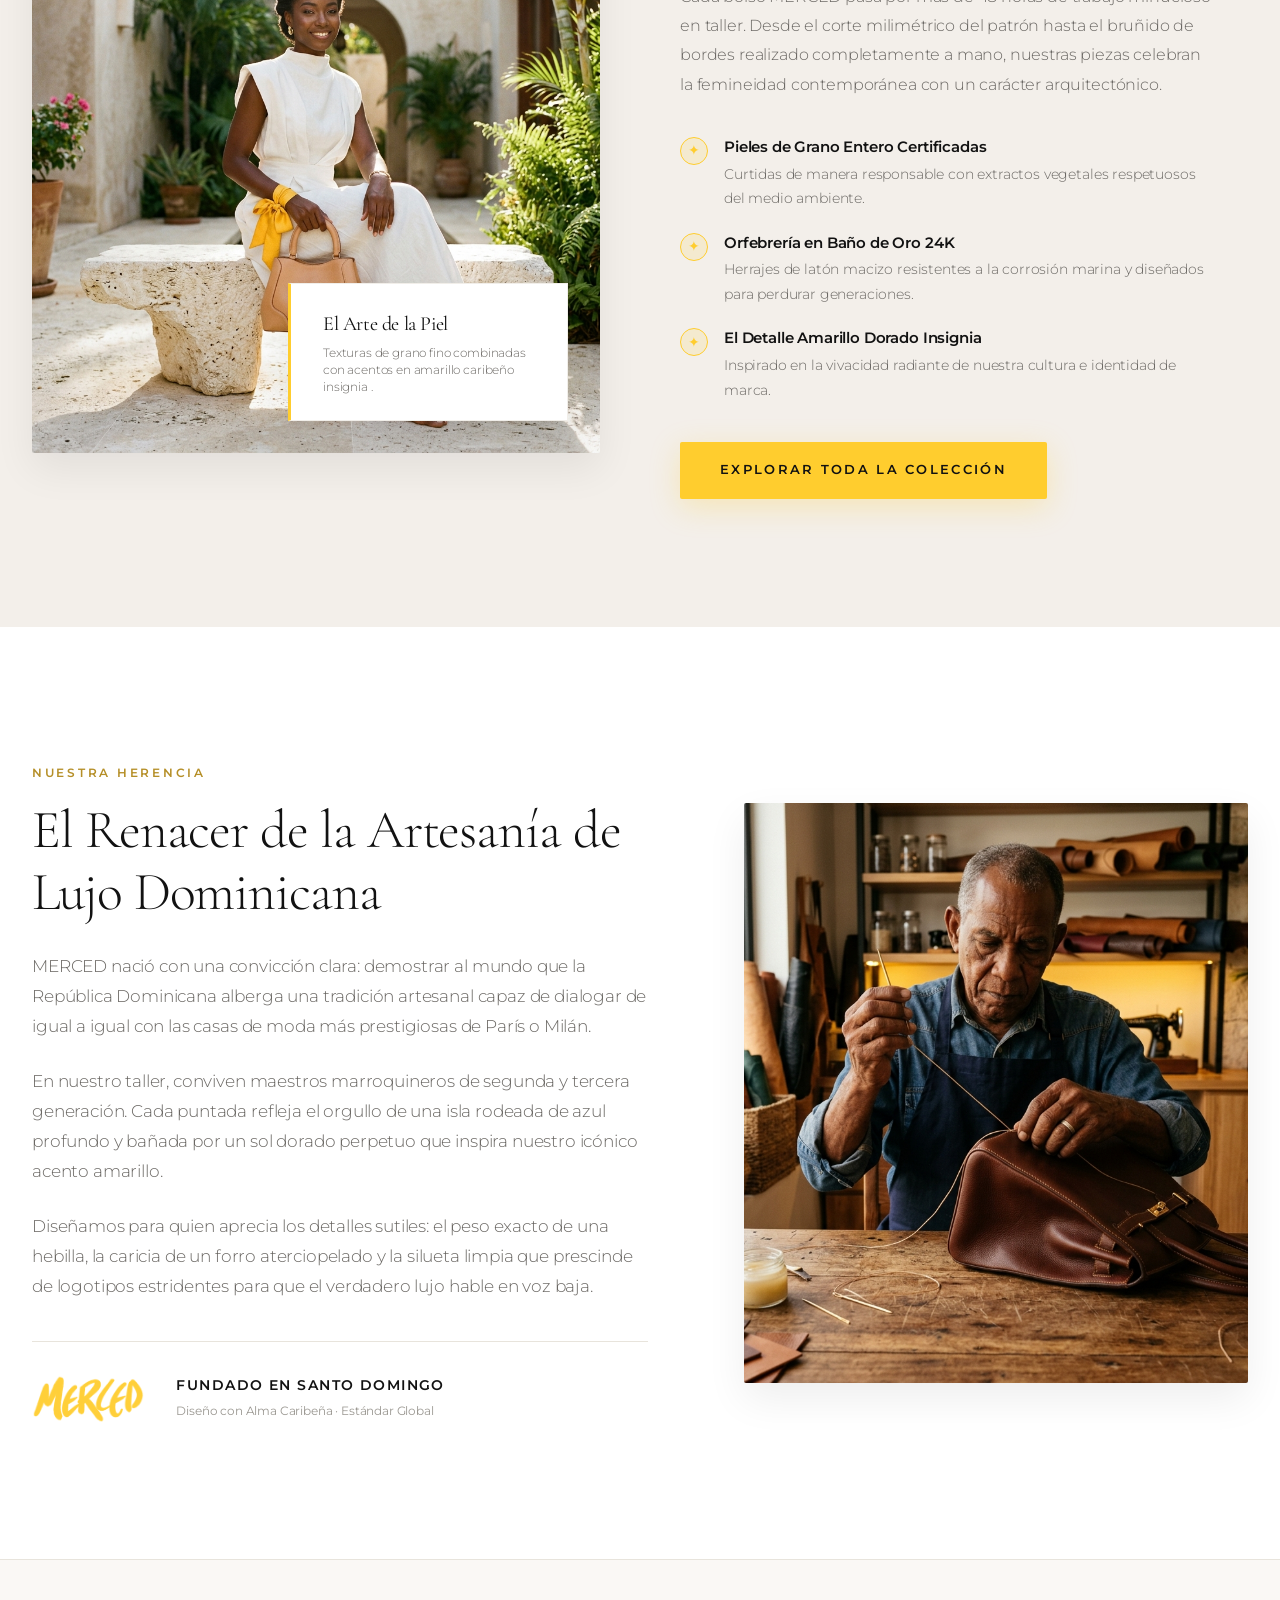
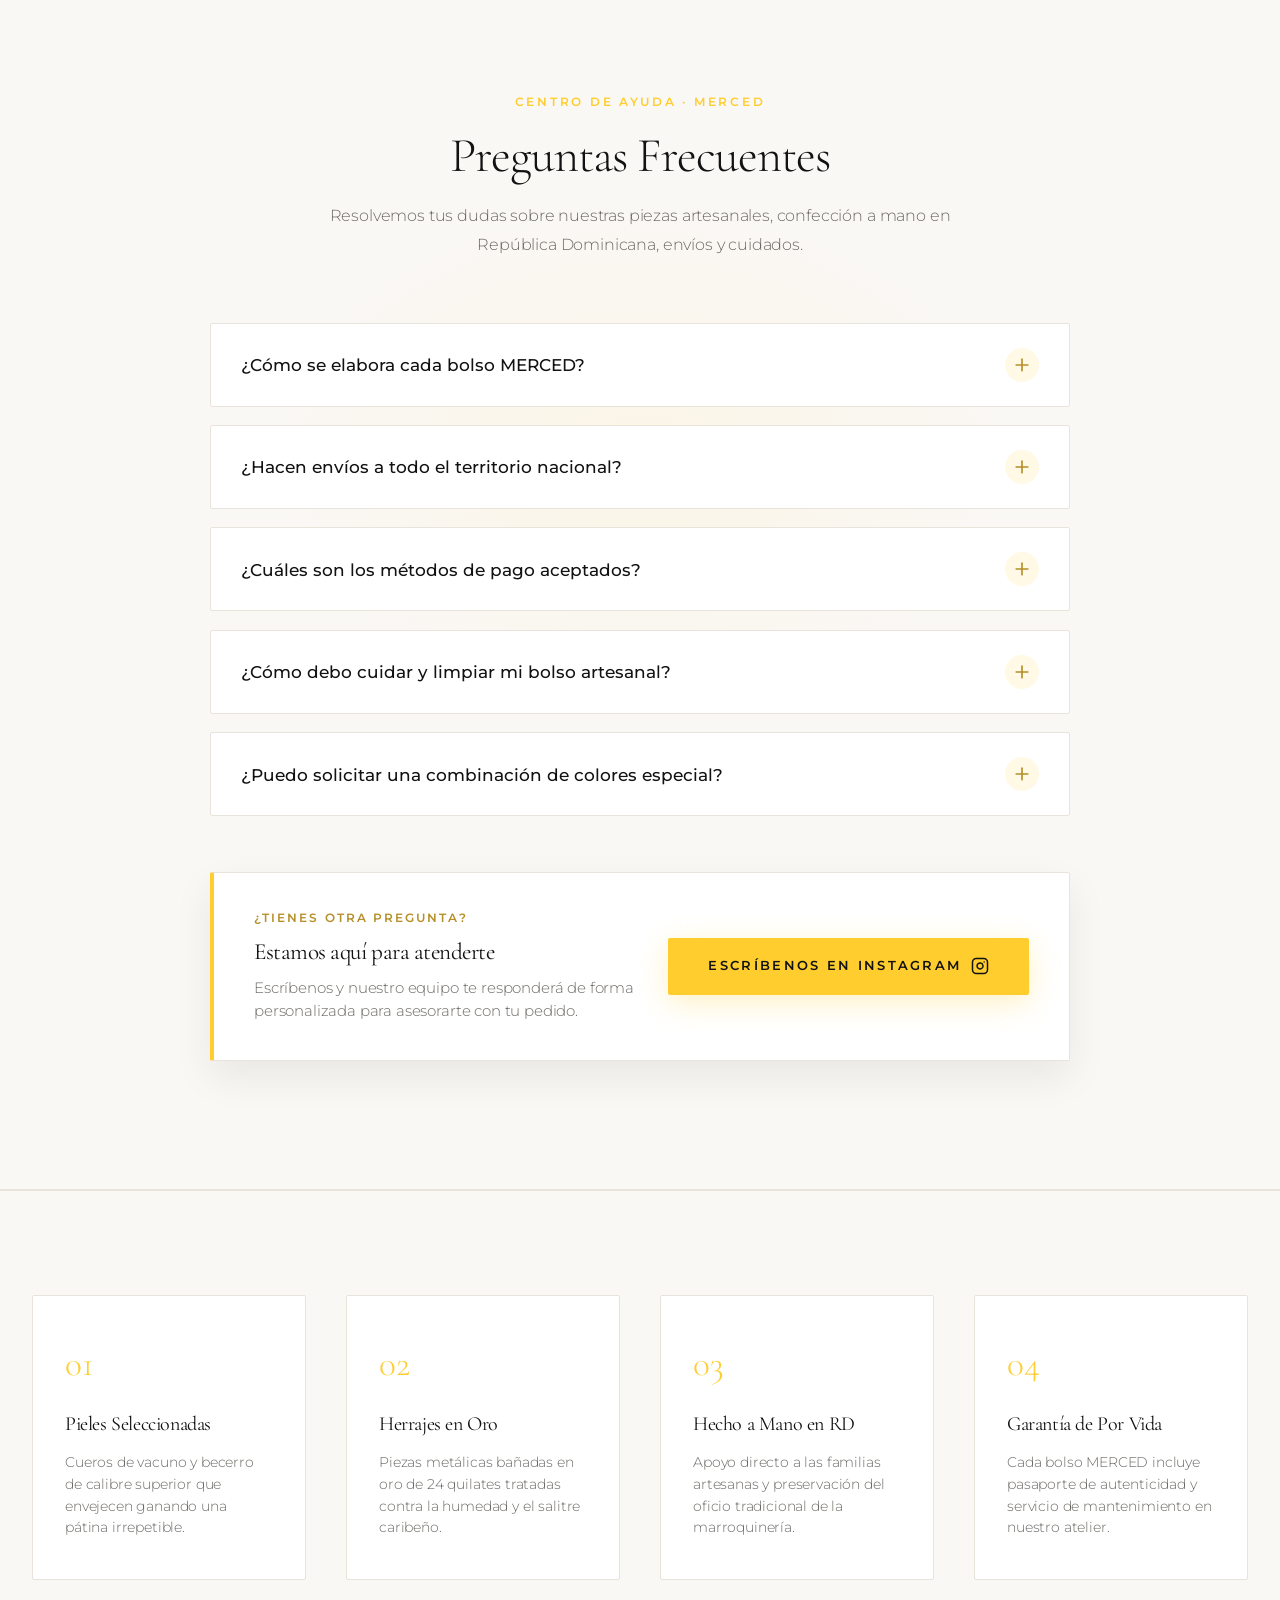
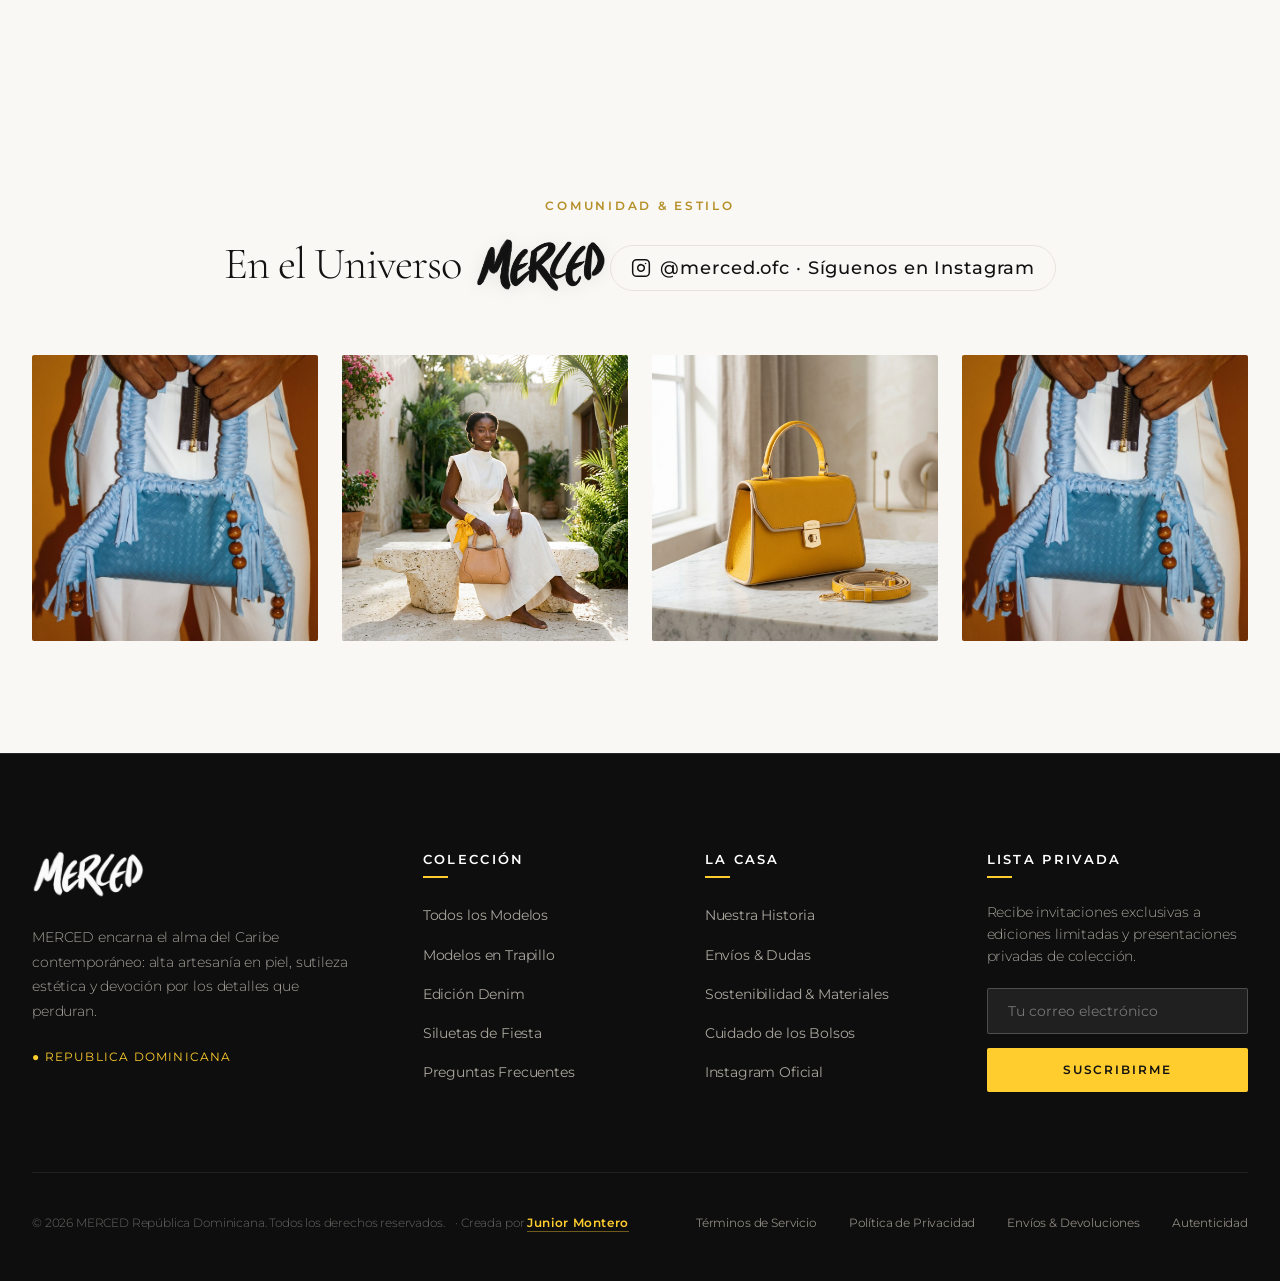
==== commit a7e20da1: "feat: expand product catalog and add multi-image support with new bag assets" ====
--- a/index.html
+++ b/index.html
@@ -62,12 +62,12 @@
         </a>
       </div>
 
-      <!-- Right Nav Wing (Historia + Atelier Exclusivo) -->
+      <!-- Right Nav Wing (Historia + FAQ) -->
       <nav class="nav-wing nav-wing-right" id="nav-right" aria-label="Navegación Principal Derecha">
         <a href="#historia" class="nav-link">Historia</a>
-        <a href="#atelier" class="nav-link">
-          Atelier
-          <span class="nav-tag-badge">Bespoke</span>
+        <a href="#faq" class="nav-link">
+          FAQ
+          <span class="nav-tag-badge">Ayuda</span>
         </a>
 
         <!-- Fast Actions (Theme Toggle & Cart) -->
@@ -118,7 +118,7 @@
           </div>
           <div class="header-action-block">
             <a href="productos.html" class="btn-luxury-outline" style="border-color: var(--color-border); color: var(--color-primary); background: var(--color-bg-card); padding: 0.85rem 1.75rem; font-size: 0.76rem; display: inline-flex; align-items: center;">
-              Ver Todos los Modelos (6)
+              Ver Catálogo Completo
               <svg width="15" height="15" viewBox="0 0 24 24" fill="none" stroke="currentColor" stroke-width="2" stroke-linecap="round" stroke-linejoin="round" style="margin-left: 0.4rem; vertical-align: middle;">
                 <line x1="5" y1="12" x2="19" y2="12"></line>
                 <polyline points="12 5 19 12 12 19"></polyline>
@@ -134,7 +134,7 @@
 
         <div style="text-align: center; margin-top: 3.5rem;">
           <a href="productos.html" class="btn-luxury-primary" style="padding: 1.1rem 2.8rem; display: inline-flex;">
-            Explorar Colección Completa (6 Modelos)
+            Explorar Colección Completa
             <svg width="18" height="18" viewBox="0 0 24 24" fill="none" stroke="currentColor" stroke-width="2" stroke-linecap="round" stroke-linejoin="round">
               <line x1="5" y1="12" x2="19" y2="12"></line>
               <polyline points="12 5 19 12 12 19"></polyline>
@@ -188,7 +188,7 @@
                 </div>
               </div>
             </div>
-            <a href="#atelier" class="btn-luxury-primary">Conocer el Taller</a>
+            <a href="productos.html" class="btn-luxury-primary">Explorar Toda la Colección</a>
           </div>
         </div>
       </div>
@@ -237,44 +237,138 @@
       </div>
     </section>
 
-    <!-- SECTION ATELIER & PERSONALIZACIÓN (Nuevo Apartado de Alta Gama) -->
-    <section class="section-atelier" id="atelier">
-      <div class="atelier-glow"></div>
+    <!-- SECTION PREGUNTAS FRECUENTES (FAQ) -->
+    <section class="section-faq" id="faq">
+      <div class="faq-ambient-glow"></div>
       <div class="container">
-        <div class="atelier-grid">
-          <div class="atelier-media-wrapper">
-            <img src="assets/images/atelier_monogram.jpg" alt="Grabado personalizado en oro en el Atelier MERCED"
-              class="atelier-img">
-            <div class="atelier-tag-overlay">Servicio Bespoke Exclusivo</div>
-          </div>
-
-          <div class="atelier-content">
-            <span class="eyebrow">Atelier MERCED</span>
-            <h2>Hazlo Único: Grabado de Iniciales en Oro</h2>
-            <p>
-              Elevamos tu pieza a la categoría de joya personal. En nuestro Atelier ofrecemos el servicio de
-              termoestampado con pan de oro de 24 quilates o grabado ciego en bajorrelieve para que tu bolso lleve tu
-              sello de identidad.
-            </p>
-
-            <!-- Interactive Monogram Simulator -->
-            <div class="monogram-simulator-box">
-              <h4>Simulador de Iniciales en Vivo</h4>
-              <p>Escribe hasta 3 iniciales para visualizar tu monograma de cortesía:</p>
-              <div class="monogram-input-group">
-                <input type="text" id="monogram-input" class="monogram-input" maxlength="3" value="ME"
-                  placeholder="ABC">
-                <div class="monogram-preview-tag" id="monogram-preview">M.E.</div>
-              </div>
-            </div>
-
-            <div style="display: flex; gap: 1rem; flex-wrap: wrap;">
-              <button class="btn-luxury-primary"
-                onclick="showToast('Solicitud de monograma activada para tu próximo pedido.')">
-                Reservar Pieza Personalizada
-              </button>
-              <a href="#productos" class="btn-luxury-outline">Ver Bolsos Disponibles</a>
-            </div>
+        <div class="faq-header-editorial">
+          <span class="eyebrow" style="color: #FFCD2E; letter-spacing: 0.22em; text-transform: uppercase; font-size: 0.78rem; font-weight: 600;">
+            Centro de Ayuda · MERCED
+          </span>
+          <h2 class="faq-title">Preguntas Frecuentes</h2>
+          <p class="faq-subtitle">
+            Resolvemos tus dudas sobre nuestras piezas artesanales, confección a mano en República Dominicana, envíos y cuidados.
+          </p>
+        </div>
+
+        <div class="faq-accordion" id="faq-accordion">
+          <!-- FAQ Item 1 -->
+          <div class="faq-item" data-faq-item>
+            <button class="faq-question-btn" type="button" aria-expanded="false" aria-controls="faq-ans-1">
+              <span class="faq-question-text">¿Cómo se elabora cada bolso MERCED?</span>
+              <span class="faq-toggle-icon" aria-hidden="true">
+                <svg width="20" height="20" viewBox="0 0 24 24" fill="none" stroke="currentColor" stroke-width="2" stroke-linecap="round" stroke-linejoin="round">
+                  <line x1="12" y1="5" x2="12" y2="19"></line>
+                  <line x1="5" y1="12" x2="19" y2="12"></line>
+                </svg>
+              </span>
+            </button>
+            <div class="faq-answer-collapse" id="faq-ans-1">
+              <div class="faq-answer-body">
+                <p>
+                  Cada una de nuestras piezas es tejida y ensamblada 100% a mano en la República Dominicana. Empleamos trapillo de alta calidad, denim reciclado seleccionado y detalles como bolas de madera natural y herrajes resistentes, haciendo que cada diseño sea único y tenga carácter propio.
+                </p>
+              </div>
+            </div>
+          </div>
+
+          <!-- FAQ Item 2 -->
+          <div class="faq-item" data-faq-item>
+            <button class="faq-question-btn" type="button" aria-expanded="false" aria-controls="faq-ans-2">
+              <span class="faq-question-text">¿Hacen envíos a todo el territorio nacional?</span>
+              <span class="faq-toggle-icon" aria-hidden="true">
+                <svg width="20" height="20" viewBox="0 0 24 24" fill="none" stroke="currentColor" stroke-width="2" stroke-linecap="round" stroke-linejoin="round">
+                  <line x1="12" y1="5" x2="12" y2="19"></line>
+                  <line x1="5" y1="12" x2="19" y2="12"></line>
+                </svg>
+              </span>
+            </button>
+            <div class="faq-answer-collapse" id="faq-ans-2">
+              <div class="faq-answer-body">
+                <p>
+                  Sí, realizamos envíos seguros y cuidadosamente empacados a Santo Domingo, Santiago y todas las provincias de la República Dominicana. Para envíos internacionales, puedes contactarnos directamente para coordinar la mejor tarifa y método de entrega a tu destino.
+                </p>
+              </div>
+            </div>
+          </div>
+
+          <!-- FAQ Item 3 -->
+          <div class="faq-item" data-faq-item>
+            <button class="faq-question-btn" type="button" aria-expanded="false" aria-controls="faq-ans-3">
+              <span class="faq-question-text">¿Cuáles son los métodos de pago aceptados?</span>
+              <span class="faq-toggle-icon" aria-hidden="true">
+                <svg width="20" height="20" viewBox="0 0 24 24" fill="none" stroke="currentColor" stroke-width="2" stroke-linecap="round" stroke-linejoin="round">
+                  <line x1="12" y1="5" x2="12" y2="19"></line>
+                  <line x1="5" y1="12" x2="19" y2="12"></line>
+                </svg>
+              </span>
+            </button>
+            <div class="faq-answer-collapse" id="faq-ans-3">
+              <div class="faq-answer-body">
+                <p>
+                  Aceptamos transferencias bancarias nacionales (Banco Popular, Banreservas, BHD), depósitos, tarjetas de crédito/débito y pagos coordinados vía WhatsApp para una atención personalizada.
+                </p>
+              </div>
+            </div>
+          </div>
+
+          <!-- FAQ Item 4 -->
+          <div class="faq-item" data-faq-item>
+            <button class="faq-question-btn" type="button" aria-expanded="false" aria-controls="faq-ans-4">
+              <span class="faq-question-text">¿Cómo debo cuidar y limpiar mi bolso artesanal?</span>
+              <span class="faq-toggle-icon" aria-hidden="true">
+                <svg width="20" height="20" viewBox="0 0 24 24" fill="none" stroke="currentColor" stroke-width="2" stroke-linecap="round" stroke-linejoin="round">
+                  <line x1="12" y1="5" x2="12" y2="19"></line>
+                  <line x1="5" y1="12" x2="19" y2="12"></line>
+                </svg>
+              </span>
+            </button>
+            <div class="faq-answer-collapse" id="faq-ans-4">
+              <div class="faq-answer-body">
+                <p>
+                  Recomendamos limpiar manchas superficiales con un paño suave ligeramente humedecido y secar siempre a la sombra. Evita el uso de lavadora. En modelos con flecos o acabado deshilachado (como Jennie o Teresa), puedes peinar los flecos suavemente con los dedos para mantener su soltura y volumen original.
+                </p>
+              </div>
+            </div>
+          </div>
+
+          <!-- FAQ Item 5 -->
+          <div class="faq-item" data-faq-item>
+            <button class="faq-question-btn" type="button" aria-expanded="false" aria-controls="faq-ans-5">
+              <span class="faq-question-text">¿Puedo solicitar una combinación de colores especial?</span>
+              <span class="faq-toggle-icon" aria-hidden="true">
+                <svg width="20" height="20" viewBox="0 0 24 24" fill="none" stroke="currentColor" stroke-width="2" stroke-linecap="round" stroke-linejoin="round">
+                  <line x1="12" y1="5" x2="12" y2="19"></line>
+                  <line x1="5" y1="12" x2="19" y2="12"></line>
+                </svg>
+              </span>
+            </button>
+            <div class="faq-answer-collapse" id="faq-ans-5">
+              <div class="faq-answer-body">
+                <p>
+                  ¡Por supuesto! Si deseas un modelo en un color de trapillo específico o detalles especiales, escríbenos a través de nuestro Instagram o WhatsApp y con gusto evaluaremos la disponibilidad de materiales para crear tu pieza.
+                </p>
+              </div>
+            </div>
+          </div>
+        </div>
+
+        <!-- FAQ Contact Card Callout -->
+        <div class="faq-contact-card">
+          <div class="faq-contact-content">
+            <span class="faq-contact-badge">¿Tienes otra pregunta?</span>
+            <h3>Estamos aquí para atenderte</h3>
+            <p>Escríbenos y nuestro equipo te responderá de forma personalizada para asesorarte con tu pedido.</p>
+          </div>
+          <div class="faq-contact-actions">
+            <a href="https://www.instagram.com/merced.ofc/?__pwa=1" target="_blank" rel="noopener noreferrer" class="btn-luxury-primary" style="display:inline-flex; align-items:center; gap:0.6rem;">
+              <span>Escríbenos en Instagram</span>
+              <svg width="18" height="18" viewBox="0 0 24 24" fill="none" stroke="currentColor" stroke-width="2" stroke-linecap="round" stroke-linejoin="round">
+                <rect x="2" y="2" width="20" height="20" rx="5" ry="5"></rect>
+                <path d="M16 11.37A4 4 0 1 1 12.63 8 4 4 0 0 1 16 11.37z"></path>
+                <line x1="17.5" y1="6.5" x2="17.51" y2="6.5"></line>
+              </svg>
+            </a>
           </div>
         </div>
       </div>
@@ -368,11 +462,11 @@
         <div class="footer-col">
           <h5>Colección</h5>
           <ul class="footer-links">
-            <li><a href="productos.html">Totes de Lujo</a></li>
-            <li><a href="productos.html">Bolsos de Hombro</a></li>
-            <li><a href="productos.html">Crossbody & Minis</a></li>
-            <li><a href="productos.html">Edición Sol</a></li>
-            <li><a href="#atelier">Servicio Monogramming</a></li>
+            <li><a href="productos.html">Todos los Modelos</a></li>
+            <li><a href="productos.html">Modelos en Trapillo</a></li>
+            <li><a href="productos.html">Edición Denim</a></li>
+            <li><a href="productos.html">Siluetas de Fiesta</a></li>
+            <li><a href="#faq">Preguntas Frecuentes</a></li>
           </ul>
         </div>
 
@@ -380,10 +474,10 @@
           <h5>La Casa</h5>
           <ul class="footer-links">
             <li><a href="#historia">Nuestra Historia</a></li>
-            <li><a href="#atelier">El Taller de Artesanos</a></li>
-            <li><a href="#inicio">Sostenibilidad & Pieles</a></li>
-            <li><a href="#inicio">Cuidado del Cuero</a></li>
-            <li><a href="#inicio">Citas Privadas</a></li>
+            <li><a href="#faq">Envíos & Dudas</a></li>
+            <li><a href="#inicio">Sostenibilidad & Materiales</a></li>
+            <li><a href="#faq">Cuidado de los Bolsos</a></li>
+            <li><a href="https://www.instagram.com/merced.ofc/?__pwa=1" target="_blank" rel="noopener noreferrer">Instagram Oficial</a></li>
           </ul>
         </div>
 
@@ -449,8 +543,21 @@
   <div class="modal-backdrop" id="quickview-modal">
     <div class="quickview-card">
       <button class="modal-close-btn" id="quickview-close-btn" aria-label="Cerrar ventana">&times;</button>
-      <div style="background:var(--color-bg-subtle); display:flex; align-items:center; justify-content:center;">
-        <img src="" alt="Detalle del Bolso" class="quickview-img" id="qv-img">
+      <div class="quickview-gallery-col">
+        <div class="quickview-main-img-wrap">
+          <img src="" alt="Detalle del Bolso" class="quickview-img" id="qv-img">
+          <button class="qv-arrow qv-arrow-prev" id="qv-arrow-prev" aria-label="Foto anterior" type="button">
+            <svg width="18" height="18" viewBox="0 0 24 24" fill="none" stroke="currentColor" stroke-width="2.4" stroke-linecap="round" stroke-linejoin="round">
+              <polyline points="15 18 9 12 15 6"></polyline>
+            </svg>
+          </button>
+          <button class="qv-arrow qv-arrow-next" id="qv-arrow-next" aria-label="Foto siguiente" type="button">
+            <svg width="18" height="18" viewBox="0 0 24 24" fill="none" stroke="currentColor" stroke-width="2.4" stroke-linecap="round" stroke-linejoin="round">
+              <polyline points="9 18 15 12 9 6"></polyline>
+            </svg>
+          </button>
+        </div>
+        <div class="quickview-thumbnails-row" id="qv-thumbnails"></div>
       </div>
       <div class="quickview-info">
         <span class="product-category" id="qv-category" style="margin-bottom: 0.5rem;"></span>
--- a/styles.css
+++ b/styles.css
@@ -748,24 +748,254 @@
   justify-content: center;
 }
 
+/* Card Image Carousel System */
+.card-carousel-viewport {
+  width: 100%;
+  height: 100%;
+  position: absolute;
+  inset: 0;
+  overflow: hidden;
+}
+
+.card-carousel-track {
+  display: flex;
+  width: 100%;
+  height: 100%;
+  transition: transform 0.45s cubic-bezier(0.25, 1, 0.5, 1);
+  will-change: transform;
+}
+
+.card-carousel-slide {
+  flex: 0 0 100%;
+  width: 100%;
+  height: 100%;
+  position: relative;
+  overflow: hidden;
+}
+
+.card-carousel-slide .product-img,
 .product-img {
   width: 100%;
   height: 100%;
   object-fit: cover;
   object-position: center center;
   transition: transform 0.8s cubic-bezier(0.16, 1, 0.3, 1);
-}
-
-.product-card[data-id="samana-tote"] .product-img {
-  object-position: center 62%;
-}
-
-.product-card[data-id="cap-cana-baguette"] .product-img {
-  object-position: center 46%;
+  display: block;
+}
+
+/* Specific product framing */
+.product-card[data-id="prima"] .card-carousel-slide:nth-child(1) .product-img {
+  object-position: center 42%;
+}
+
+.product-card[data-id="prima"] .card-carousel-slide:nth-child(2) .product-img {
+  object-position: center 32%;
+}
+
+.product-card[data-id="prima"] .card-carousel-slide:nth-child(3) .product-img {
+  object-position: center 40%;
+}
+
+.product-card[data-id="eloisa"] .card-carousel-slide:nth-child(1) .product-img {
+  object-position: center 55%;
+}
+
+.product-card[data-id="eloisa"] .card-carousel-slide:nth-child(2) .product-img {
+  object-position: center 65%;
+}
+
+.product-card[data-id="eloisa"] .card-carousel-slide:nth-child(3) .product-img {
+  object-position: center 60%;
+}
+
+.product-card[data-id="moka"] .card-carousel-slide:nth-child(1) .product-img {
+  object-position: center 48%;
+}
+
+.product-card[data-id="moka"] .card-carousel-slide:nth-child(2) .product-img {
+  object-position: center 45%;
+}
+
+.product-card[data-id="moka"] .card-carousel-slide:nth-child(3) .product-img {
+  object-position: center 55%;
+}
+
+.product-card[data-id="teresa"] .card-carousel-slide:nth-child(1) .product-img {
+  object-position: center 35%;
+}
+
+.product-card[data-id="teresa"] .card-carousel-slide:nth-child(2) .product-img {
+  object-position: center 60%;
+}
+
+.product-card[data-id="teresa"] .card-carousel-slide:nth-child(3) .product-img {
+  object-position: center 30%;
+}
+
+.product-card[data-id="candela"] .card-carousel-slide:nth-child(1) .product-img {
+  object-position: center 38%;
+}
+
+.product-card[data-id="candela"] .card-carousel-slide:nth-child(2) .product-img {
+  object-position: center 40%;
+}
+
+.product-card[data-id="candela"] .card-carousel-slide:nth-child(3) .product-img {
+  object-position: center 42%;
+}
+
+.product-card[data-id="jennie"] .card-carousel-slide:nth-child(1) .product-img {
+  object-position: center 48%;
+}
+
+.product-card[data-id="jennie"] .card-carousel-slide:nth-child(2) .product-img {
+  object-position: center 52%;
+}
+
+.product-card[data-id="jennie"] .card-carousel-slide:nth-child(3) .product-img {
+  object-position: center 56%;
 }
 
 .product-card:hover .product-img {
-  transform: scale(1.07);
+  transform: scale(1.06);
+}
+
+/* Luxury Carousel Arrows */
+.carousel-arrow {
+  position: absolute;
+  top: 50%;
+  transform: translateY(-50%);
+  width: 36px;
+  height: 36px;
+  border-radius: 50%;
+  background: rgba(255, 255, 255, 0.92);
+  backdrop-filter: blur(8px);
+  -webkit-backdrop-filter: blur(8px);
+  border: 1px solid rgba(255, 205, 46, 0.4);
+  color: #121212;
+  display: flex;
+  align-items: center;
+  justify-content: center;
+  cursor: pointer;
+  z-index: 6;
+  box-shadow: 0 4px 14px rgba(0, 0, 0, 0.12);
+  transition: all 0.25s cubic-bezier(0.2, 0.8, 0.2, 1);
+  opacity: 0;
+  pointer-events: none;
+}
+
+.carousel-arrow svg {
+  display: block;
+  pointer-events: none;
+}
+
+.carousel-arrow-prev {
+  left: 0.65rem;
+}
+
+.carousel-arrow-next {
+  right: 0.65rem;
+}
+
+.product-card:hover .carousel-arrow,
+.product-media-container:focus-within .carousel-arrow {
+  opacity: 0.95;
+  pointer-events: auto;
+}
+
+@media (hover: none) {
+  .carousel-arrow {
+    opacity: 0.92;
+    pointer-events: auto;
+  }
+}
+
+.carousel-arrow:hover {
+  background: var(--color-secondary);
+  color: #111;
+  border-color: var(--color-secondary);
+  transform: translateY(-50%) scale(1.12);
+  box-shadow: 0 6px 18px rgba(255, 205, 46, 0.45);
+  opacity: 1;
+}
+
+[data-theme="dark"] .carousel-arrow {
+  background: rgba(22, 22, 22, 0.88);
+  border-color: rgba(255, 205, 46, 0.4);
+  color: #F5F2EB;
+  box-shadow: 0 4px 16px rgba(0, 0, 0, 0.4);
+}
+
+[data-theme="dark"] .carousel-arrow:hover {
+  background: var(--color-secondary);
+  color: #111;
+}
+
+/* Indicators (Dots) */
+.carousel-indicators {
+  position: absolute;
+  bottom: 0.75rem;
+  left: 50%;
+  transform: translateX(-50%);
+  display: flex;
+  align-items: center;
+  gap: 6px;
+  padding: 4px 8px;
+  border-radius: 100px;
+  background: rgba(18, 18, 18, 0.42);
+  backdrop-filter: blur(6px);
+  -webkit-backdrop-filter: blur(6px);
+  z-index: 6;
+  transition: all 0.3s cubic-bezier(0.25, 1, 0.5, 1);
+  pointer-events: auto;
+}
+
+.product-card:hover .carousel-indicators {
+  bottom: 4.25rem;
+}
+
+.carousel-dot {
+  width: 6px;
+  height: 6px;
+  border-radius: 50%;
+  background: rgba(255, 255, 255, 0.5);
+  border: none;
+  padding: 0;
+  cursor: pointer;
+  transition: all 0.25s ease;
+}
+
+.carousel-dot.active {
+  width: 18px;
+  border-radius: 10px;
+  background: var(--color-secondary);
+  box-shadow: 0 0 8px rgba(255, 205, 46, 0.65);
+}
+
+.carousel-dot:hover {
+  background: var(--color-secondary);
+}
+
+/* Counter Badge */
+.carousel-counter-badge {
+  position: absolute;
+  top: 1rem;
+  right: 1rem;
+  z-index: 5;
+  background: rgba(18, 18, 18, 0.55);
+  backdrop-filter: blur(8px);
+  -webkit-backdrop-filter: blur(8px);
+  border: 1px solid rgba(255, 255, 255, 0.15);
+  color: #FFFFFF;
+  font-size: 0.62rem;
+  font-weight: 600;
+  letter-spacing: 0.08em;
+  padding: 0.25rem 0.6rem;
+  border-radius: 100px;
+  display: flex;
+  align-items: center;
+  gap: 3px;
+  pointer-events: none;
 }
 
 /* Luxury Badges on Cards */
@@ -1151,145 +1381,221 @@
 }
 
 /* ==========================================================================
-   ATELIER SECTION (Exclusive Personalization & Monogramming)
+   PREGUNTAS FRECUENTES (FAQ & CLIENT CARE)
    ========================================================================== */
-.section-atelier {
-  padding: 8.5rem 0;
-  background-color: #0D0D0D;
-  color: #FFFFFF;
+.section-faq {
+  padding: 8rem 0;
+  background-color: var(--color-bg-base);
   position: relative;
   overflow: hidden;
-  border-top: 1px solid rgba(255, 255, 255, 0.06);
-  border-bottom: 1px solid rgba(255, 255, 255, 0.06);
-}
-
-.atelier-glow {
+  border-top: 1px solid var(--color-border);
+  border-bottom: 1px solid var(--color-border);
+}
+
+.faq-ambient-glow {
   position: absolute;
-  top: 10%;
-  right: -10%;
-  width: 600px;
-  height: 600px;
-  background: radial-gradient(circle, rgba(255, 205, 46, 0.12) 0%, transparent 70%);
+  top: 20%;
+  left: 50%;
+  transform: translateX(-50%);
+  width: 750px;
+  height: 500px;
+  background: radial-gradient(ellipse at center, rgba(255, 205, 46, 0.08) 0%, transparent 70%);
   pointer-events: none;
-}
-
-.atelier-grid {
-  display: grid;
-  grid-template-columns: 1fr 1fr;
-  gap: 6rem;
-  align-items: center;
-}
-
-.atelier-media-wrapper {
+  z-index: 0;
+}
+
+.faq-header-editorial {
+  text-align: center;
+  max-width: 680px;
+  margin: 0 auto 4rem;
   position: relative;
+  z-index: 1;
+}
+
+.faq-title {
+  font-size: clamp(2.2rem, 3.8vw, 3.2rem);
+  font-weight: 300;
+  line-height: 1.2;
+  color: var(--color-primary);
+  margin: 0.85rem 0 1rem;
+}
+
+.faq-subtitle {
+  font-size: 1.02rem;
+  line-height: 1.75;
+  color: var(--color-text-muted);
+}
+
+.faq-accordion {
+  max-width: 860px;
+  margin: 0 auto;
+  display: flex;
+  flex-direction: column;
+  gap: 1.15rem;
+  position: relative;
+  z-index: 1;
+}
+
+.faq-item {
+  background: var(--color-bg-card);
+  border: 1px solid var(--color-border);
   border-radius: var(--radius-xs);
+  transition: border-color var(--transition-smooth), box-shadow var(--transition-smooth), transform var(--transition-smooth);
   overflow: hidden;
-  box-shadow: 0 20px 50px rgba(0, 0, 0, 0.6);
-}
-
-.atelier-img {
+}
+
+.faq-item:hover {
+  border-color: rgba(255, 205, 46, 0.4);
+  box-shadow: 0 10px 30px rgba(0, 0, 0, 0.04);
+}
+
+.faq-item.active {
+  border-color: var(--color-secondary);
+  box-shadow: 0 14px 40px rgba(0, 0, 0, 0.07);
+}
+
+[data-theme="dark"] .faq-item.active {
+  box-shadow: 0 14px 40px rgba(0, 0, 0, 0.45);
+}
+
+.faq-question-btn {
   width: 100%;
-  height: 560px;
-  object-fit: cover;
-  display: block;
-}
-
-.atelier-tag-overlay {
-  position: absolute;
-  top: 1.5rem;
-  left: 1.5rem;
-  background: rgba(18, 18, 18, 0.85);
-  backdrop-filter: blur(8px);
-  border: 1px solid var(--color-secondary);
+  display: flex;
+  align-items: center;
+  justify-content: space-between;
+  gap: 1.25rem;
+  text-align: left;
+  padding: 1.5rem 1.85rem;
+  background: transparent;
+  border: none;
+  cursor: pointer;
+  color: var(--color-primary);
+  font-family: var(--font-body);
+  font-size: 1.08rem;
+  font-weight: 500;
+  transition: color var(--transition-fast);
+}
+
+.faq-question-btn:hover {
+  color: #B58F28;
+}
+
+[data-theme="dark"] .faq-question-btn:hover {
   color: var(--color-secondary);
-  padding: 0.4rem 1rem;
-  font-size: 0.7rem;
+}
+
+.faq-toggle-icon {
+  width: 34px;
+  height: 34px;
+  border-radius: 50%;
+  background: rgba(255, 205, 46, 0.12);
+  color: #B58F28;
+  display: flex;
+  align-items: center;
+  justify-content: center;
+  flex-shrink: 0;
+  transition: transform 0.35s cubic-bezier(0.16, 1, 0.3, 1), background-color 0.3s ease, color 0.3s ease;
+}
+
+[data-theme="dark"] .faq-toggle-icon {
+  color: var(--color-secondary);
+  background: rgba(255, 205, 46, 0.15);
+}
+
+.faq-item.active .faq-toggle-icon {
+  transform: rotate(45deg);
+  background: var(--color-secondary);
+  color: #121212;
+}
+
+.faq-answer-collapse {
+  max-height: 0;
+  overflow: hidden;
+  transition: max-height 0.4s cubic-bezier(0.16, 1, 0.3, 1);
+}
+
+.faq-answer-body {
+  padding: 0 1.85rem 1.75rem;
+  color: var(--color-text-muted);
+  font-size: 0.96rem;
+  line-height: 1.8;
+  border-top: 1px solid transparent;
+}
+
+.faq-item.active .faq-answer-body {
+  border-top: 1px solid rgba(255, 205, 46, 0.15);
+  padding-top: 1.1rem;
+}
+
+/* FAQ Contact Card Callout */
+.faq-contact-card {
+  max-width: 860px;
+  margin: 3.5rem auto 0;
+  padding: 2.25rem 2.5rem;
+  background: var(--color-bg-card);
+  border: 1px solid var(--color-border);
+  border-left: 4px solid var(--color-secondary);
+  border-radius: var(--radius-xs);
+  display: flex;
+  align-items: center;
+  justify-content: space-between;
+  gap: 2rem;
+  position: relative;
+  z-index: 1;
+  box-shadow: var(--shadow-luxury);
+}
+
+.faq-contact-badge {
+  font-size: 0.72rem;
   letter-spacing: 0.18em;
   text-transform: uppercase;
+  color: #B58F28;
   font-weight: 600;
-}
-
-.atelier-content .eyebrow {
+  display: block;
+  margin-bottom: 0.4rem;
+}
+
+[data-theme="dark"] .faq-contact-badge {
   color: var(--color-secondary);
-  font-size: 0.78rem;
-  letter-spacing: 0.22em;
-  text-transform: uppercase;
-  font-weight: 600;
-  margin-bottom: 1rem;
-  display: block;
-}
-
-.atelier-content h2 {
-  font-size: clamp(2.5rem, 4.2vw, 3.8rem);
-  font-weight: 300;
-  line-height: 1.15;
-  color: #FFFFFF;
-  margin-bottom: 1.5rem;
-}
-
-.atelier-content p {
-  font-size: 1.05rem;
-  line-height: 1.8;
-  color: #C8C4BD;
-  margin-bottom: 2rem;
-}
-
-/* Monogram Simulator Interactive Card */
-.monogram-simulator-box {
-  background: rgba(255, 255, 255, 0.05);
-  border: 1px solid rgba(255, 255, 255, 0.15);
-  padding: 2rem;
-  border-radius: var(--radius-xs);
-  margin-bottom: 2.5rem;
-}
-
-.monogram-simulator-box h4 {
-  font-size: 1.15rem;
-  color: #FFFFFF;
-  margin-bottom: 0.5rem;
-}
-
-.monogram-simulator-box p {
-  font-size: 0.85rem;
-  color: #A09D96;
-  margin-bottom: 1.25rem;
-}
-
-.monogram-input-group {
-  display: flex;
-  gap: 1rem;
-  align-items: center;
-}
-
-.monogram-input {
-  background: rgba(0, 0, 0, 0.4);
-  border: 1px solid rgba(255, 255, 255, 0.3);
-  padding: 0.75rem 1.25rem;
-  font-family: var(--font-editorial);
-  font-size: 1.35rem;
-  color: var(--color-secondary);
-  text-transform: uppercase;
-  letter-spacing: 0.2em;
-  width: 140px;
-  text-align: center;
-  border-radius: var(--radius-xs);
-  outline: none;
-  transition: var(--transition-fast);
-}
-
-.monogram-input:focus {
-  border-color: var(--color-secondary);
-  box-shadow: 0 0 15px rgba(255, 205, 46, 0.3);
-}
-
-.monogram-preview-tag {
-  font-family: var(--font-editorial);
-  font-size: 1.8rem;
-  color: var(--color-secondary);
-  text-shadow: 0 0 10px rgba(255, 205, 46, 0.5);
-  letter-spacing: 0.25em;
-  padding: 0.5rem 1rem;
-  border-bottom: 1px dashed rgba(255, 205, 46, 0.4);
+}
+
+.faq-contact-content h3 {
+  font-size: 1.45rem;
+  font-weight: 400;
+  color: var(--color-primary);
+  margin-bottom: 0.35rem;
+}
+
+.faq-contact-content p {
+  font-size: 0.92rem;
+  color: var(--color-text-muted);
+  line-height: 1.6;
+}
+
+.faq-contact-actions {
+  flex-shrink: 0;
+}
+
+@media (max-width: 768px) {
+  .faq-question-btn {
+    padding: 1.25rem 1.4rem;
+    font-size: 1rem;
+  }
+  .faq-answer-body {
+    padding: 0 1.4rem 1.4rem;
+  }
+  .faq-contact-card {
+    flex-direction: column;
+    align-items: flex-start;
+    padding: 2rem 1.5rem;
+  }
+  .faq-contact-actions {
+    width: 100%;
+  }
+  .faq-contact-actions .btn-luxury-primary {
+    width: 100%;
+    justify-content: center;
+  }
 }
 
 /* ==========================================================================
@@ -1760,13 +2066,125 @@
   transform: scale(1) translateY(0);
 }
 
+/* Quick View Gallery & Thumbnails */
+.quickview-gallery-col {
+  position: relative;
+  background-color: var(--color-bg-subtle);
+  display: flex;
+  flex-direction: column;
+  overflow: hidden;
+  height: 100%;
+}
+
+.quickview-main-img-wrap {
+  position: relative;
+  width: 100%;
+  flex: 1;
+  min-height: 420px;
+  overflow: hidden;
+  display: flex;
+  align-items: center;
+  justify-content: center;
+  background-color: var(--color-bg-subtle);
+}
+
 .quickview-img {
   width: 100%;
   height: 100%;
-  min-height: 480px;
+  min-height: 420px;
   object-fit: cover;
-  object-position: center 62%;
+  object-position: center 42%;
   background-color: var(--color-bg-subtle);
+  transition: opacity 0.25s ease;
+  display: block;
+}
+
+.qv-arrow {
+  position: absolute;
+  top: 50%;
+  transform: translateY(-50%);
+  width: 40px;
+  height: 40px;
+  border-radius: 50%;
+  background: rgba(255, 255, 255, 0.92);
+  backdrop-filter: blur(8px);
+  -webkit-backdrop-filter: blur(8px);
+  border: 1px solid rgba(255, 205, 46, 0.4);
+  color: #121212;
+  display: flex;
+  align-items: center;
+  justify-content: center;
+  cursor: pointer;
+  z-index: 5;
+  box-shadow: 0 4px 15px rgba(0, 0, 0, 0.15);
+  transition: all 0.25s ease;
+}
+
+.qv-arrow:hover {
+  background: var(--color-secondary);
+  color: #111;
+  border-color: var(--color-secondary);
+  transform: translateY(-50%) scale(1.1);
+  box-shadow: 0 6px 18px rgba(255, 205, 46, 0.45);
+}
+
+.qv-arrow-prev {
+  left: 0.85rem;
+}
+
+.qv-arrow-next {
+  right: 0.85rem;
+}
+
+[data-theme="dark"] .qv-arrow {
+  background: rgba(22, 22, 22, 0.88);
+  border-color: rgba(255, 205, 46, 0.4);
+  color: #F5F2EB;
+}
+
+[data-theme="dark"] .qv-arrow:hover {
+  background: var(--color-secondary);
+  color: #111;
+}
+
+.quickview-thumbnails-row {
+  display: flex;
+  gap: 0.6rem;
+  padding: 0.85rem 1.25rem;
+  background: var(--color-bg-card);
+  border-top: 1px solid var(--color-border);
+  overflow-x: auto;
+}
+
+.qv-thumb-btn {
+  width: 58px;
+  height: 58px;
+  border-radius: var(--radius-xs);
+  border: 2px solid transparent;
+  padding: 0;
+  overflow: hidden;
+  background: var(--color-bg-subtle);
+  cursor: pointer;
+  flex-shrink: 0;
+  transition: all 0.2s ease;
+  opacity: 0.6;
+}
+
+.qv-thumb-btn img {
+  width: 100%;
+  height: 100%;
+  object-fit: cover;
+  display: block;
+}
+
+.qv-thumb-btn:hover {
+  opacity: 0.95;
+}
+
+.qv-thumb-btn.active {
+  border-color: var(--color-secondary);
+  opacity: 1;
+  box-shadow: 0 0 10px rgba(255, 205, 46, 0.45);
 }
 
 .quickview-info {
@@ -2121,12 +2539,14 @@
   background-color: var(--color-bg-base);
 }
 
-/* Atelier Promotion Banner at bottom of products.html */
+/* FAQ / Assistance Banner at bottom of products.html */
+.catalog-faq-banner,
 .catalog-atelier-banner {
   padding: 2rem 0 6rem;
   background-color: var(--color-bg-base);
 }
 
+.faq-banner-card,
 .atelier-banner-card {
   display: grid;
   grid-template-columns: 1.2fr 1fr;
@@ -2138,6 +2558,7 @@
   box-shadow: var(--shadow-luxury);
 }
 
+.faq-banner-text,
 .atelier-banner-text {
   padding: 3.5rem 3rem;
   display: flex;
@@ -2145,6 +2566,7 @@
   justify-content: center;
 }
 
+.faq-banner-eyebrow,
 .atelier-banner-eyebrow {
   font-size: 0.72rem;
   letter-spacing: 0.2em;
@@ -2154,10 +2576,12 @@
   margin-bottom: 1rem;
 }
 
+[data-theme="dark"] .faq-banner-eyebrow,
 [data-theme="dark"] .atelier-banner-eyebrow {
   color: var(--color-secondary);
 }
 
+.faq-banner-text h2,
 .atelier-banner-text h2 {
   font-size: clamp(2rem, 3.2vw, 2.75rem);
   font-weight: 300;
@@ -2166,6 +2590,7 @@
   margin-bottom: 1rem;
 }
 
+.faq-banner-text p,
 .atelier-banner-text p {
   font-size: 0.95rem;
   line-height: 1.7;
@@ -2173,11 +2598,13 @@
   margin-bottom: 1.5rem;
 }
 
+.faq-banner-media,
 .atelier-banner-media {
   position: relative;
   min-height: 320px;
 }
 
+.faq-banner-img,
 .atelier-banner-img {
   width: 100%;
   height: 100%;
@@ -2185,12 +2612,15 @@
 }
 
 @media (max-width: 900px) {
+  .faq-banner-card,
   .atelier-banner-card {
     grid-template-columns: 1fr;
   }
+  .faq-banner-text,
   .atelier-banner-text {
     padding: 2.5rem 1.5rem;
   }
+  .faq-banner-media,
   .atelier-banner-media {
     min-height: 240px;
   }
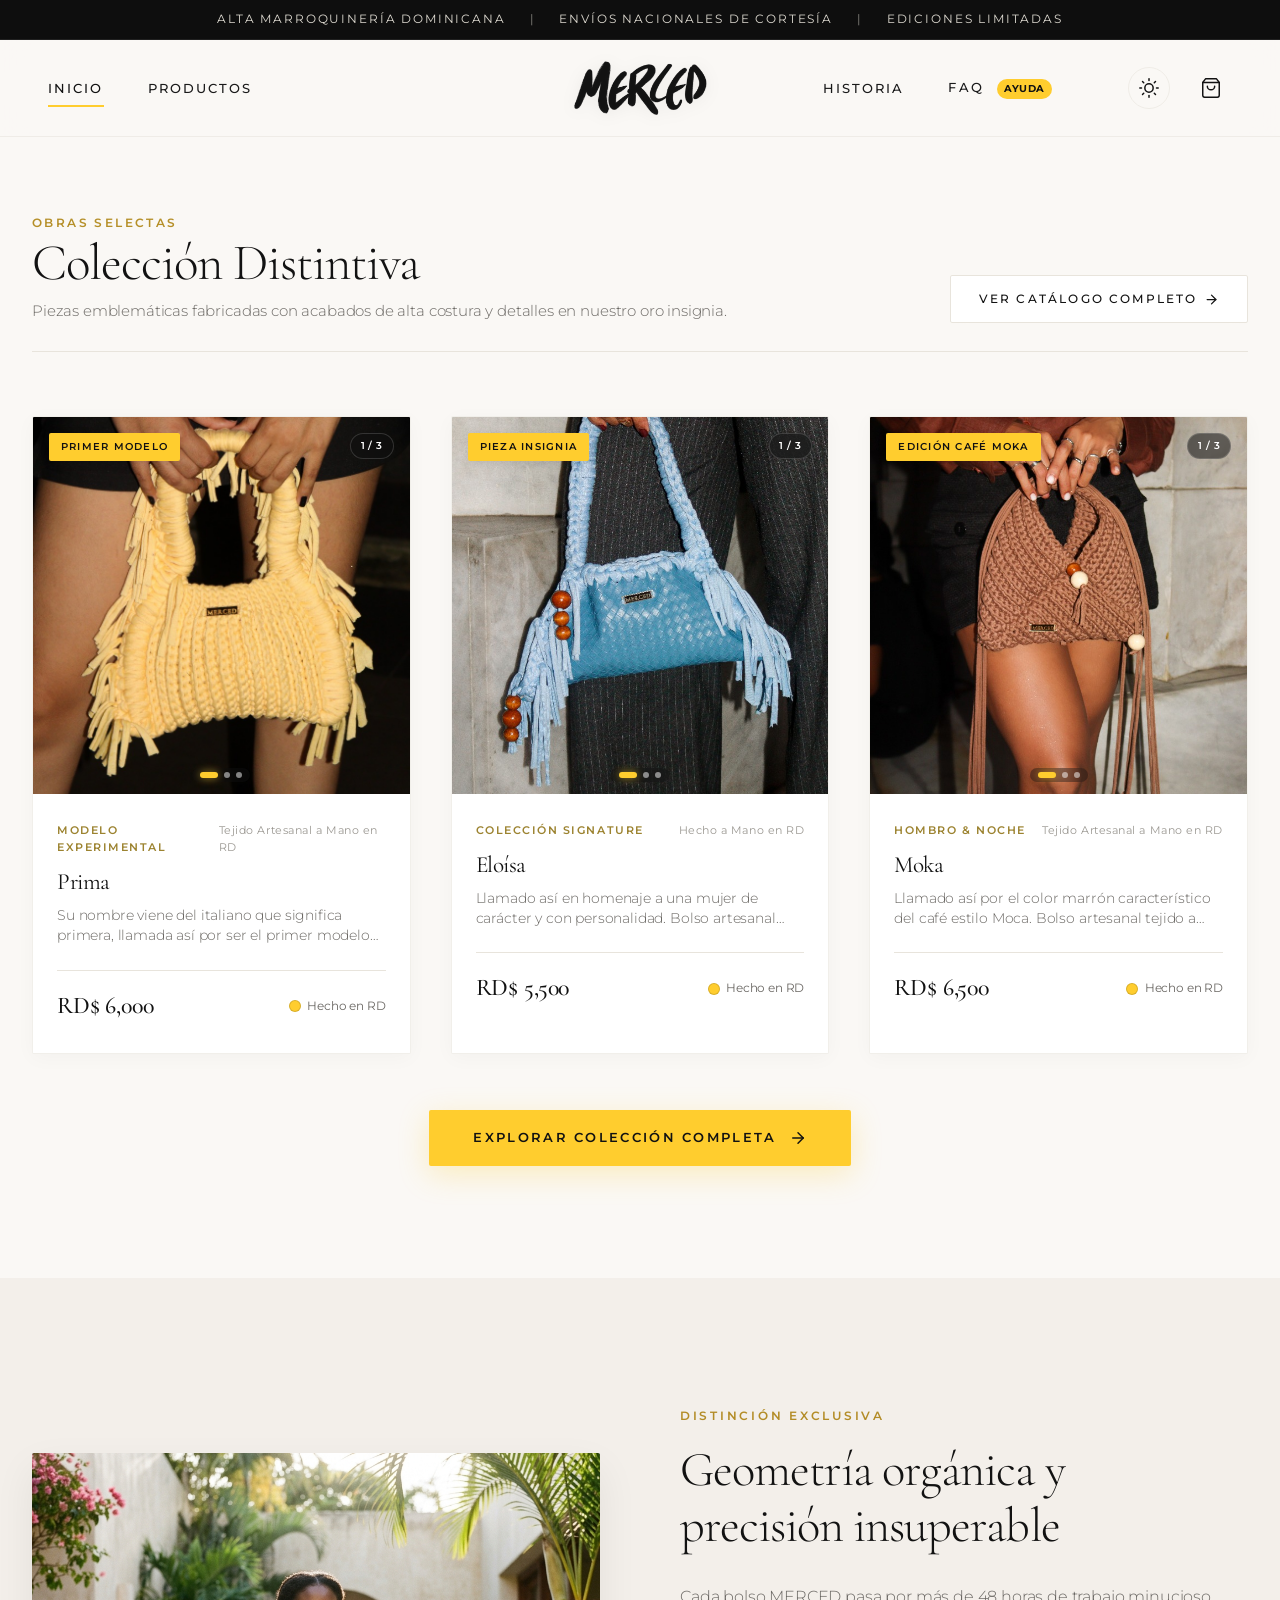
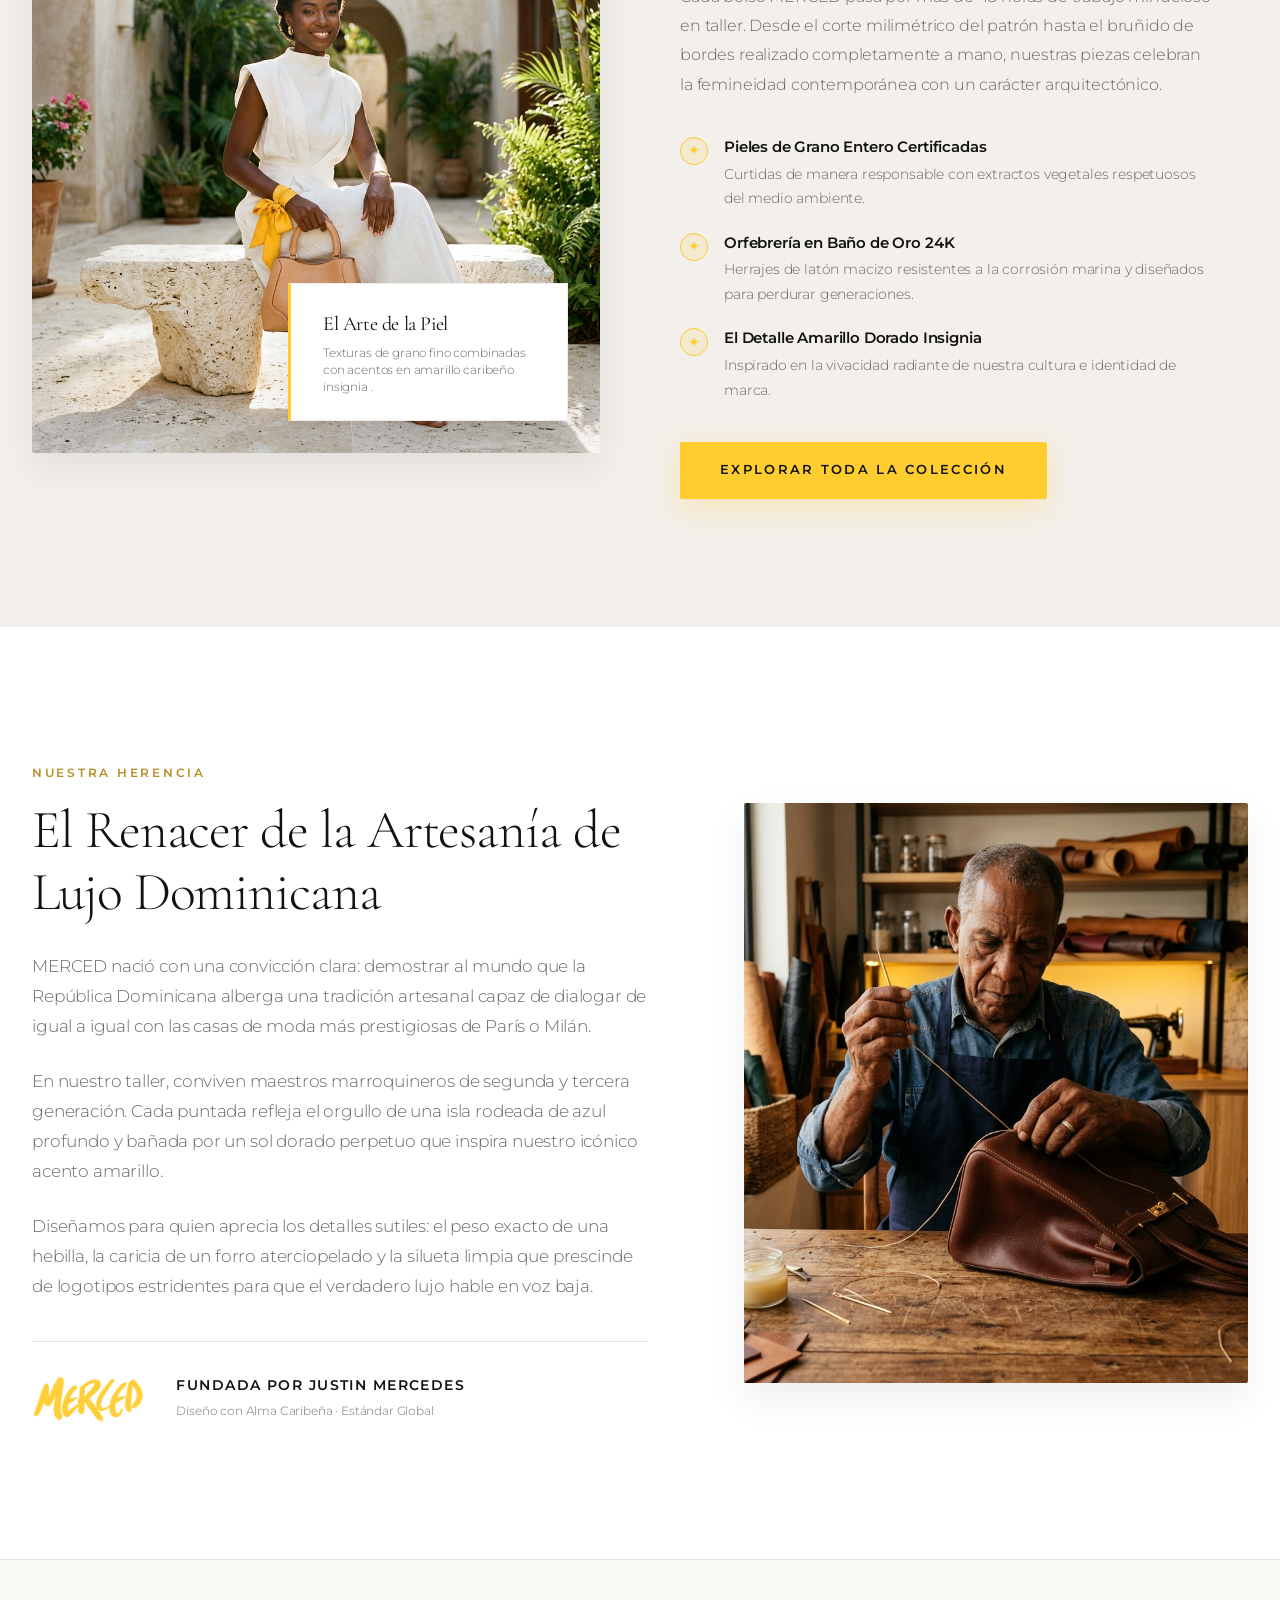
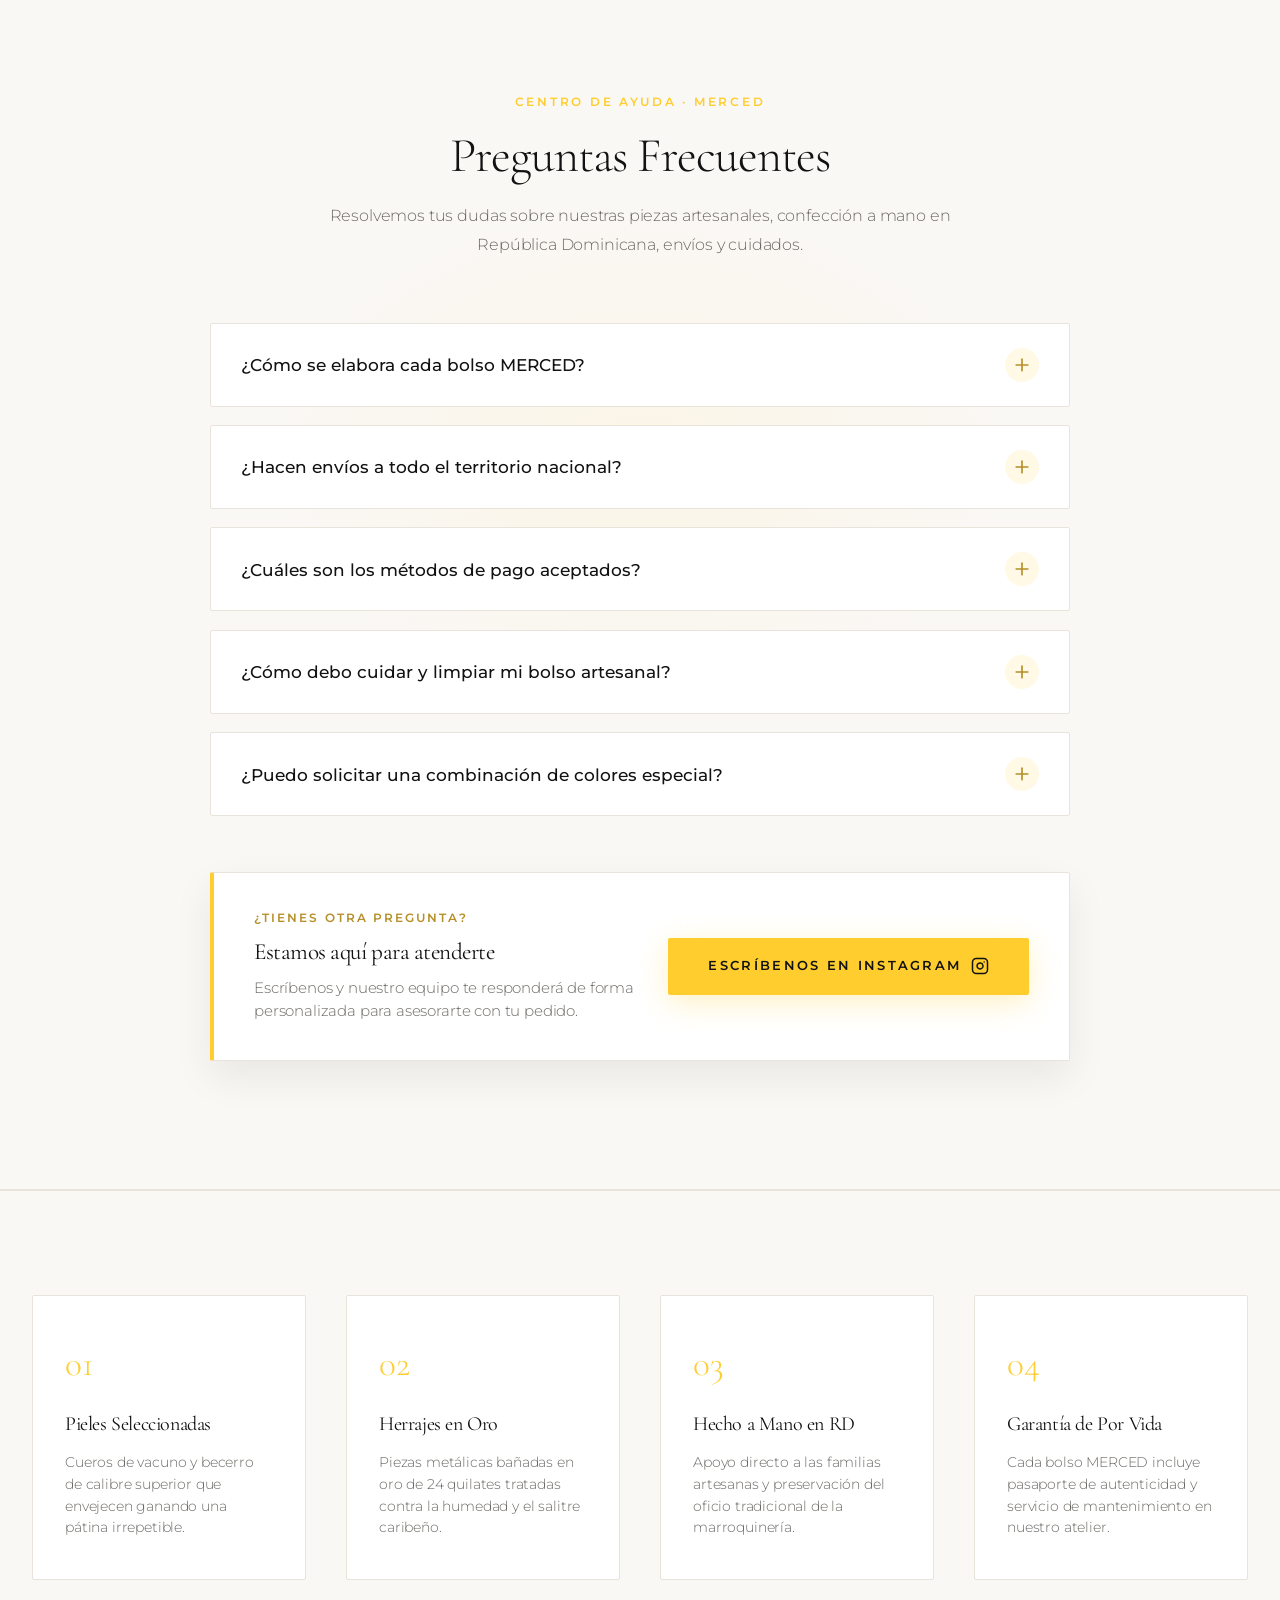
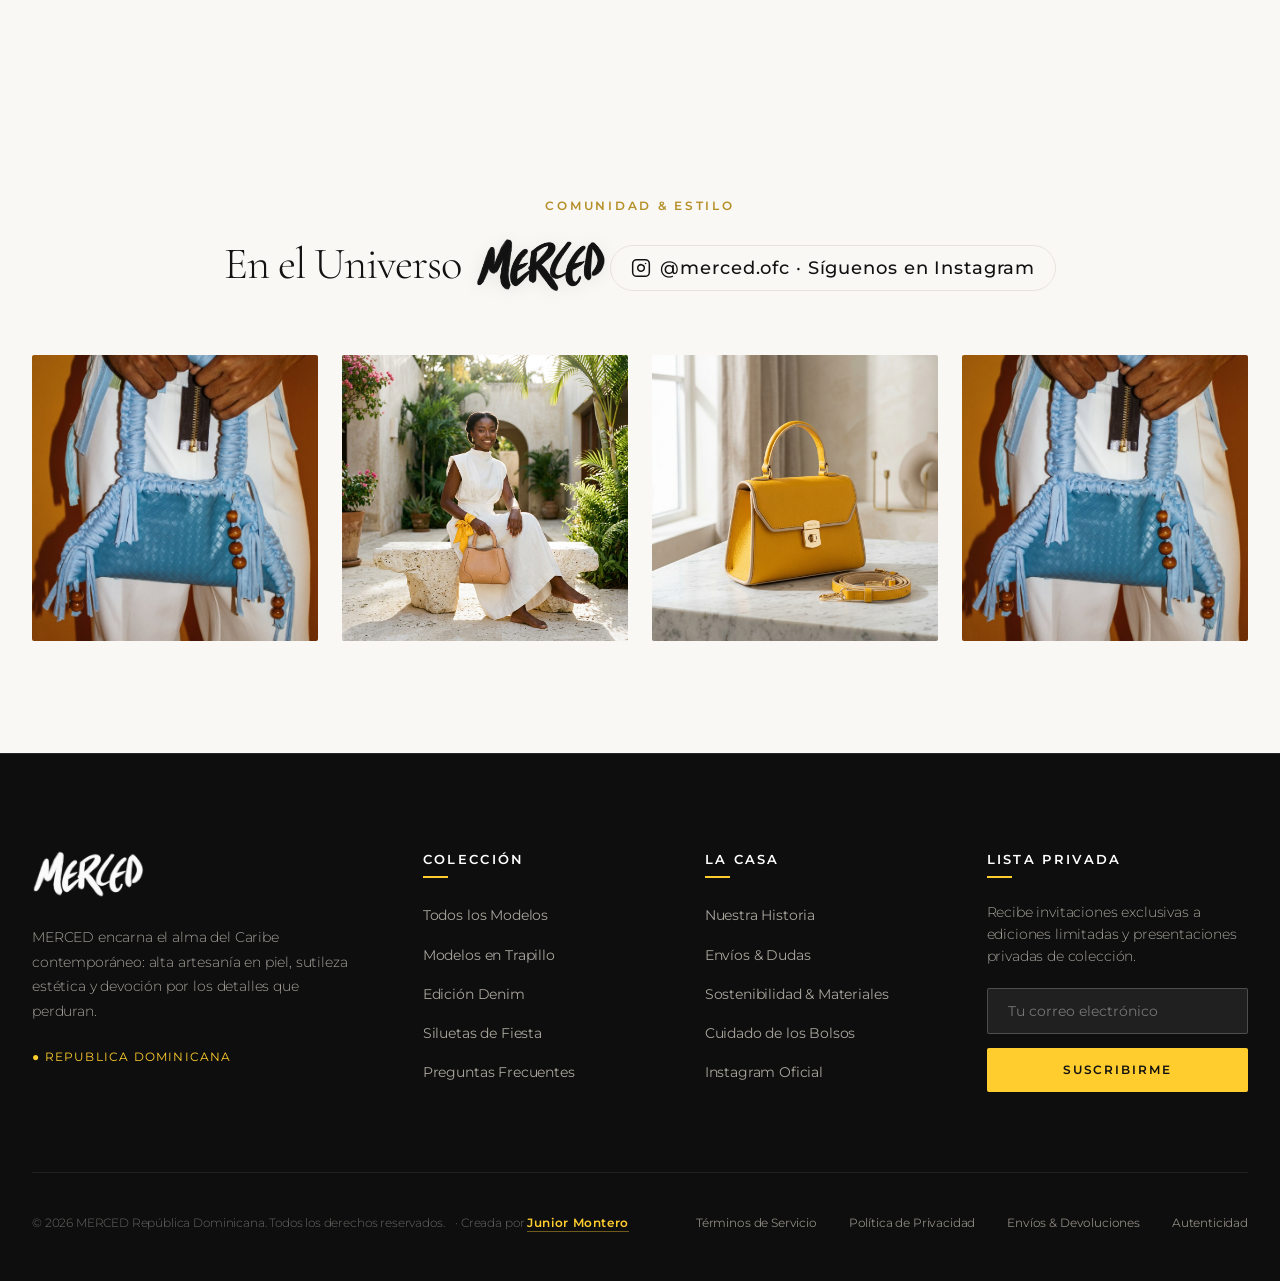
==== commit 9697b474: "docs: update promotional copy and founder details in index.html" ====
--- a/index.html
+++ b/index.html
@@ -33,9 +33,9 @@
       ALTA MARROQUINERÍA DOMINICANA
     </span>
     <span style="opacity: 0.6;">|</span>
-    <span>ENVÍOS NACIONALES E INTERNACIONALES DE CORTESÍA</span>
+    <span>ENVÍOS NACIONALES DE CORTESÍA</span>
     <span style="opacity: 0.6;">|</span>
-    <span>EDICIONES LIMITADAS NUMERADAS</span>
+    <span>EDICIONES LIMITADAS</span>
   </aside>
 
   <!-- Main Luxury Header with Centered Logo -->
@@ -72,8 +72,10 @@
 
         <!-- Fast Actions (Theme Toggle & Cart) -->
         <div class="nav-actions">
-          <button class="nav-action-btn theme-toggle-btn" id="theme-toggle-btn" aria-label="Cambiar entre modo claro y oscuro" title="Cambiar tema">
-            <svg class="sun-icon" width="20" height="20" viewBox="0 0 24 24" fill="none" stroke="currentColor" stroke-width="1.8" stroke-linecap="round" stroke-linejoin="round">
+          <button class="nav-action-btn theme-toggle-btn" id="theme-toggle-btn"
+            aria-label="Cambiar entre modo claro y oscuro" title="Cambiar tema">
+            <svg class="sun-icon" width="20" height="20" viewBox="0 0 24 24" fill="none" stroke="currentColor"
+              stroke-width="1.8" stroke-linecap="round" stroke-linejoin="round">
               <circle cx="12" cy="12" r="5"></circle>
               <line x1="12" y1="1" x2="12" y2="3"></line>
               <line x1="12" y1="21" x2="12" y2="23"></line>
@@ -84,7 +86,8 @@
               <line x1="4.22" y1="19.78" x2="5.64" y2="18.36"></line>
               <line x1="18.36" y1="5.64" x2="19.78" y2="4.22"></line>
             </svg>
-            <svg class="moon-icon" width="20" height="20" viewBox="0 0 24 24" fill="none" stroke="currentColor" stroke-width="1.8" stroke-linecap="round" stroke-linejoin="round">
+            <svg class="moon-icon" width="20" height="20" viewBox="0 0 24 24" fill="none" stroke="currentColor"
+              stroke-width="1.8" stroke-linecap="round" stroke-linejoin="round">
               <path d="M21 12.79A9 9 0 1 1 11.21 3 7 7 0 0 0 21 12.79z"></path>
             </svg>
           </button>
@@ -117,9 +120,11 @@
             <p>Piezas emblemáticas fabricadas con acabados de alta costura y detalles en nuestro oro insignia.</p>
           </div>
           <div class="header-action-block">
-            <a href="productos.html" class="btn-luxury-outline" style="border-color: var(--color-border); color: var(--color-primary); background: var(--color-bg-card); padding: 0.85rem 1.75rem; font-size: 0.76rem; display: inline-flex; align-items: center;">
+            <a href="productos.html" class="btn-luxury-outline"
+              style="border-color: var(--color-border); color: var(--color-primary); background: var(--color-bg-card); padding: 0.85rem 1.75rem; font-size: 0.76rem; display: inline-flex; align-items: center;">
               Ver Catálogo Completo
-              <svg width="15" height="15" viewBox="0 0 24 24" fill="none" stroke="currentColor" stroke-width="2" stroke-linecap="round" stroke-linejoin="round" style="margin-left: 0.4rem; vertical-align: middle;">
+              <svg width="15" height="15" viewBox="0 0 24 24" fill="none" stroke="currentColor" stroke-width="2"
+                stroke-linecap="round" stroke-linejoin="round" style="margin-left: 0.4rem; vertical-align: middle;">
                 <line x1="5" y1="12" x2="19" y2="12"></line>
                 <polyline points="12 5 19 12 12 19"></polyline>
               </svg>
@@ -135,7 +140,8 @@
         <div style="text-align: center; margin-top: 3.5rem;">
           <a href="productos.html" class="btn-luxury-primary" style="padding: 1.1rem 2.8rem; display: inline-flex;">
             Explorar Colección Completa
-            <svg width="18" height="18" viewBox="0 0 24 24" fill="none" stroke="currentColor" stroke-width="2" stroke-linecap="round" stroke-linejoin="round">
+            <svg width="18" height="18" viewBox="0 0 24 24" fill="none" stroke="currentColor" stroke-width="2"
+              stroke-linecap="round" stroke-linejoin="round">
               <line x1="5" y1="12" x2="19" y2="12"></line>
               <polyline points="12 5 19 12 12 19"></polyline>
             </svg>
@@ -220,7 +226,7 @@
             <div class="history-signature-block">
               <img src="assets/images/logo_merced_gold.png" alt="Sello MERCED" class="signature-logo-gold">
               <div class="signature-details">
-                <h5>Fundado en Santo Domingo</h5>
+                <h5>Fundada por Justin Mercedes</h5>
                 <span>Diseño con Alma Caribeña · Estándar Global</span>
               </div>
             </div>
@@ -242,12 +248,14 @@
       <div class="faq-ambient-glow"></div>
       <div class="container">
         <div class="faq-header-editorial">
-          <span class="eyebrow" style="color: #FFCD2E; letter-spacing: 0.22em; text-transform: uppercase; font-size: 0.78rem; font-weight: 600;">
+          <span class="eyebrow"
+            style="color: #FFCD2E; letter-spacing: 0.22em; text-transform: uppercase; font-size: 0.78rem; font-weight: 600;">
             Centro de Ayuda · MERCED
           </span>
           <h2 class="faq-title">Preguntas Frecuentes</h2>
           <p class="faq-subtitle">
-            Resolvemos tus dudas sobre nuestras piezas artesanales, confección a mano en República Dominicana, envíos y cuidados.
+            Resolvemos tus dudas sobre nuestras piezas artesanales, confección a mano en República Dominicana, envíos y
+            cuidados.
           </p>
         </div>
 
@@ -257,7 +265,8 @@
             <button class="faq-question-btn" type="button" aria-expanded="false" aria-controls="faq-ans-1">
               <span class="faq-question-text">¿Cómo se elabora cada bolso MERCED?</span>
               <span class="faq-toggle-icon" aria-hidden="true">
-                <svg width="20" height="20" viewBox="0 0 24 24" fill="none" stroke="currentColor" stroke-width="2" stroke-linecap="round" stroke-linejoin="round">
+                <svg width="20" height="20" viewBox="0 0 24 24" fill="none" stroke="currentColor" stroke-width="2"
+                  stroke-linecap="round" stroke-linejoin="round">
                   <line x1="12" y1="5" x2="12" y2="19"></line>
                   <line x1="5" y1="12" x2="19" y2="12"></line>
                 </svg>
@@ -266,7 +275,9 @@
             <div class="faq-answer-collapse" id="faq-ans-1">
               <div class="faq-answer-body">
                 <p>
-                  Cada una de nuestras piezas es tejida y ensamblada 100% a mano en la República Dominicana. Empleamos trapillo de alta calidad, denim reciclado seleccionado y detalles como bolas de madera natural y herrajes resistentes, haciendo que cada diseño sea único y tenga carácter propio.
+                  Cada una de nuestras piezas es tejida y ensamblada 100% a mano en la República Dominicana. Empleamos
+                  trapillo de alta calidad, denim reciclado seleccionado y detalles como bolas de madera natural y
+                  herrajes resistentes, haciendo que cada diseño sea único y tenga carácter propio.
                 </p>
               </div>
             </div>
@@ -277,7 +288,8 @@
             <button class="faq-question-btn" type="button" aria-expanded="false" aria-controls="faq-ans-2">
               <span class="faq-question-text">¿Hacen envíos a todo el territorio nacional?</span>
               <span class="faq-toggle-icon" aria-hidden="true">
-                <svg width="20" height="20" viewBox="0 0 24 24" fill="none" stroke="currentColor" stroke-width="2" stroke-linecap="round" stroke-linejoin="round">
+                <svg width="20" height="20" viewBox="0 0 24 24" fill="none" stroke="currentColor" stroke-width="2"
+                  stroke-linecap="round" stroke-linejoin="round">
                   <line x1="12" y1="5" x2="12" y2="19"></line>
                   <line x1="5" y1="12" x2="19" y2="12"></line>
                 </svg>
@@ -286,7 +298,9 @@
             <div class="faq-answer-collapse" id="faq-ans-2">
               <div class="faq-answer-body">
                 <p>
-                  Sí, realizamos envíos seguros y cuidadosamente empacados a Santo Domingo, Santiago y todas las provincias de la República Dominicana. Para envíos internacionales, puedes contactarnos directamente para coordinar la mejor tarifa y método de entrega a tu destino.
+                  Sí, realizamos envíos seguros y cuidadosamente empacados a Santo Domingo, Santiago y todas las
+                  provincias de la República Dominicana. Para envíos internacionales, puedes contactarnos directamente
+                  para coordinar la mejor tarifa y método de entrega a tu destino.
                 </p>
               </div>
             </div>
@@ -297,7 +311,8 @@
             <button class="faq-question-btn" type="button" aria-expanded="false" aria-controls="faq-ans-3">
               <span class="faq-question-text">¿Cuáles son los métodos de pago aceptados?</span>
               <span class="faq-toggle-icon" aria-hidden="true">
-                <svg width="20" height="20" viewBox="0 0 24 24" fill="none" stroke="currentColor" stroke-width="2" stroke-linecap="round" stroke-linejoin="round">
+                <svg width="20" height="20" viewBox="0 0 24 24" fill="none" stroke="currentColor" stroke-width="2"
+                  stroke-linecap="round" stroke-linejoin="round">
                   <line x1="12" y1="5" x2="12" y2="19"></line>
                   <line x1="5" y1="12" x2="19" y2="12"></line>
                 </svg>
@@ -306,7 +321,8 @@
             <div class="faq-answer-collapse" id="faq-ans-3">
               <div class="faq-answer-body">
                 <p>
-                  Aceptamos transferencias bancarias nacionales (Banco Popular, Banreservas, BHD), depósitos, tarjetas de crédito/débito y pagos coordinados vía WhatsApp para una atención personalizada.
+                  Aceptamos transferencias bancarias nacionales (Banco Popular, Banreservas, BHD), depósitos, tarjetas
+                  de crédito/débito y pagos coordinados vía WhatsApp para una atención personalizada.
                 </p>
               </div>
             </div>
@@ -317,7 +333,8 @@
             <button class="faq-question-btn" type="button" aria-expanded="false" aria-controls="faq-ans-4">
               <span class="faq-question-text">¿Cómo debo cuidar y limpiar mi bolso artesanal?</span>
               <span class="faq-toggle-icon" aria-hidden="true">
-                <svg width="20" height="20" viewBox="0 0 24 24" fill="none" stroke="currentColor" stroke-width="2" stroke-linecap="round" stroke-linejoin="round">
+                <svg width="20" height="20" viewBox="0 0 24 24" fill="none" stroke="currentColor" stroke-width="2"
+                  stroke-linecap="round" stroke-linejoin="round">
                   <line x1="12" y1="5" x2="12" y2="19"></line>
                   <line x1="5" y1="12" x2="19" y2="12"></line>
                 </svg>
@@ -326,7 +343,10 @@
             <div class="faq-answer-collapse" id="faq-ans-4">
               <div class="faq-answer-body">
                 <p>
-                  Recomendamos limpiar manchas superficiales con un paño suave ligeramente humedecido y secar siempre a la sombra. Evita el uso de lavadora. En modelos con flecos o acabado deshilachado (como Jennie o Teresa), puedes peinar los flecos suavemente con los dedos para mantener su soltura y volumen original.
+                  Recomendamos limpiar manchas superficiales con un paño suave ligeramente humedecido y secar siempre a
+                  la sombra. Evita el uso de lavadora. En modelos con flecos o acabado deshilachado (como Jennie o
+                  Teresa), puedes peinar los flecos suavemente con los dedos para mantener su soltura y volumen
+                  original.
                 </p>
               </div>
             </div>
@@ -337,7 +357,8 @@
             <button class="faq-question-btn" type="button" aria-expanded="false" aria-controls="faq-ans-5">
               <span class="faq-question-text">¿Puedo solicitar una combinación de colores especial?</span>
               <span class="faq-toggle-icon" aria-hidden="true">
-                <svg width="20" height="20" viewBox="0 0 24 24" fill="none" stroke="currentColor" stroke-width="2" stroke-linecap="round" stroke-linejoin="round">
+                <svg width="20" height="20" viewBox="0 0 24 24" fill="none" stroke="currentColor" stroke-width="2"
+                  stroke-linecap="round" stroke-linejoin="round">
                   <line x1="12" y1="5" x2="12" y2="19"></line>
                   <line x1="5" y1="12" x2="19" y2="12"></line>
                 </svg>
@@ -346,7 +367,9 @@
             <div class="faq-answer-collapse" id="faq-ans-5">
               <div class="faq-answer-body">
                 <p>
-                  ¡Por supuesto! Si deseas un modelo en un color de trapillo específico o detalles especiales, escríbenos a través de nuestro Instagram o WhatsApp y con gusto evaluaremos la disponibilidad de materiales para crear tu pieza.
+                  ¡Por supuesto! Si deseas un modelo en un color de trapillo específico o detalles especiales,
+                  escríbenos a través de nuestro Instagram o WhatsApp y con gusto evaluaremos la disponibilidad de
+                  materiales para crear tu pieza.
                 </p>
               </div>
             </div>
@@ -361,9 +384,11 @@
             <p>Escríbenos y nuestro equipo te responderá de forma personalizada para asesorarte con tu pedido.</p>
           </div>
           <div class="faq-contact-actions">
-            <a href="https://www.instagram.com/merced.ofc/?__pwa=1" target="_blank" rel="noopener noreferrer" class="btn-luxury-primary" style="display:inline-flex; align-items:center; gap:0.6rem;">
+            <a href="https://www.instagram.com/merced.ofc/?__pwa=1" target="_blank" rel="noopener noreferrer"
+              class="btn-luxury-primary" style="display:inline-flex; align-items:center; gap:0.6rem;">
               <span>Escríbenos en Instagram</span>
-              <svg width="18" height="18" viewBox="0 0 24 24" fill="none" stroke="currentColor" stroke-width="2" stroke-linecap="round" stroke-linejoin="round">
+              <svg width="18" height="18" viewBox="0 0 24 24" fill="none" stroke="currentColor" stroke-width="2"
+                stroke-linecap="round" stroke-linejoin="round">
                 <rect x="2" y="2" width="20" height="20" rx="5" ry="5"></rect>
                 <path d="M16 11.37A4 4 0 1 1 12.63 8 4 4 0 0 1 16 11.37z"></path>
                 <line x1="17.5" y1="6.5" x2="17.51" y2="6.5"></line>
@@ -412,7 +437,8 @@
             <img src="assets/images/logo_merced_dark.png" alt="MERCED" class="universe-logo-img brand-logo-responsive">
           </span>
         </h2>
-        <a href="https://www.instagram.com/merced.ofc/?__pwa=1" target="_blank" rel="noopener noreferrer" class="social-handle" aria-label="Abrir perfil de Instagram de MERCED">
+        <a href="https://www.instagram.com/merced.ofc/?__pwa=1" target="_blank" rel="noopener noreferrer"
+          class="social-handle" aria-label="Abrir perfil de Instagram de MERCED">
           <svg width="20" height="20" viewBox="0 0 24 24" fill="none" stroke="currentColor" stroke-width="1.8"
             stroke-linecap="round" stroke-linejoin="round">
             <rect x="2" y="2" width="20" height="20" rx="5" ry="5"></rect>
@@ -477,7 +503,8 @@
             <li><a href="#faq">Envíos & Dudas</a></li>
             <li><a href="#inicio">Sostenibilidad & Materiales</a></li>
             <li><a href="#faq">Cuidado de los Bolsos</a></li>
-            <li><a href="https://www.instagram.com/merced.ofc/?__pwa=1" target="_blank" rel="noopener noreferrer">Instagram Oficial</a></li>
+            <li><a href="https://www.instagram.com/merced.ofc/?__pwa=1" target="_blank"
+                rel="noopener noreferrer">Instagram Oficial</a></li>
           </ul>
         </div>
 
@@ -498,7 +525,8 @@
         <p>
           &copy; 2026 MERCED República Dominicana. Todos los derechos reservados.
           <span class="footer-creator-credit">
-            · Creada por <a href="https://github.com/0xUnusual" target="_blank" rel="noopener noreferrer" class="creator-link">Junior Montero</a>
+            · Creada por <a href="https://github.com/0xUnusual" target="_blank" rel="noopener noreferrer"
+              class="creator-link">Junior Montero</a>
           </span>
         </p>
         <div class="footer-bottom-links">
@@ -547,12 +575,14 @@
         <div class="quickview-main-img-wrap">
           <img src="" alt="Detalle del Bolso" class="quickview-img" id="qv-img">
           <button class="qv-arrow qv-arrow-prev" id="qv-arrow-prev" aria-label="Foto anterior" type="button">
-            <svg width="18" height="18" viewBox="0 0 24 24" fill="none" stroke="currentColor" stroke-width="2.4" stroke-linecap="round" stroke-linejoin="round">
+            <svg width="18" height="18" viewBox="0 0 24 24" fill="none" stroke="currentColor" stroke-width="2.4"
+              stroke-linecap="round" stroke-linejoin="round">
               <polyline points="15 18 9 12 15 6"></polyline>
             </svg>
           </button>
           <button class="qv-arrow qv-arrow-next" id="qv-arrow-next" aria-label="Foto siguiente" type="button">
-            <svg width="18" height="18" viewBox="0 0 24 24" fill="none" stroke="currentColor" stroke-width="2.4" stroke-linecap="round" stroke-linejoin="round">
+            <svg width="18" height="18" viewBox="0 0 24 24" fill="none" stroke="currentColor" stroke-width="2.4"
+              stroke-linecap="round" stroke-linejoin="round">
               <polyline points="9 18 15 12 9 6"></polyline>
             </svg>
           </button>
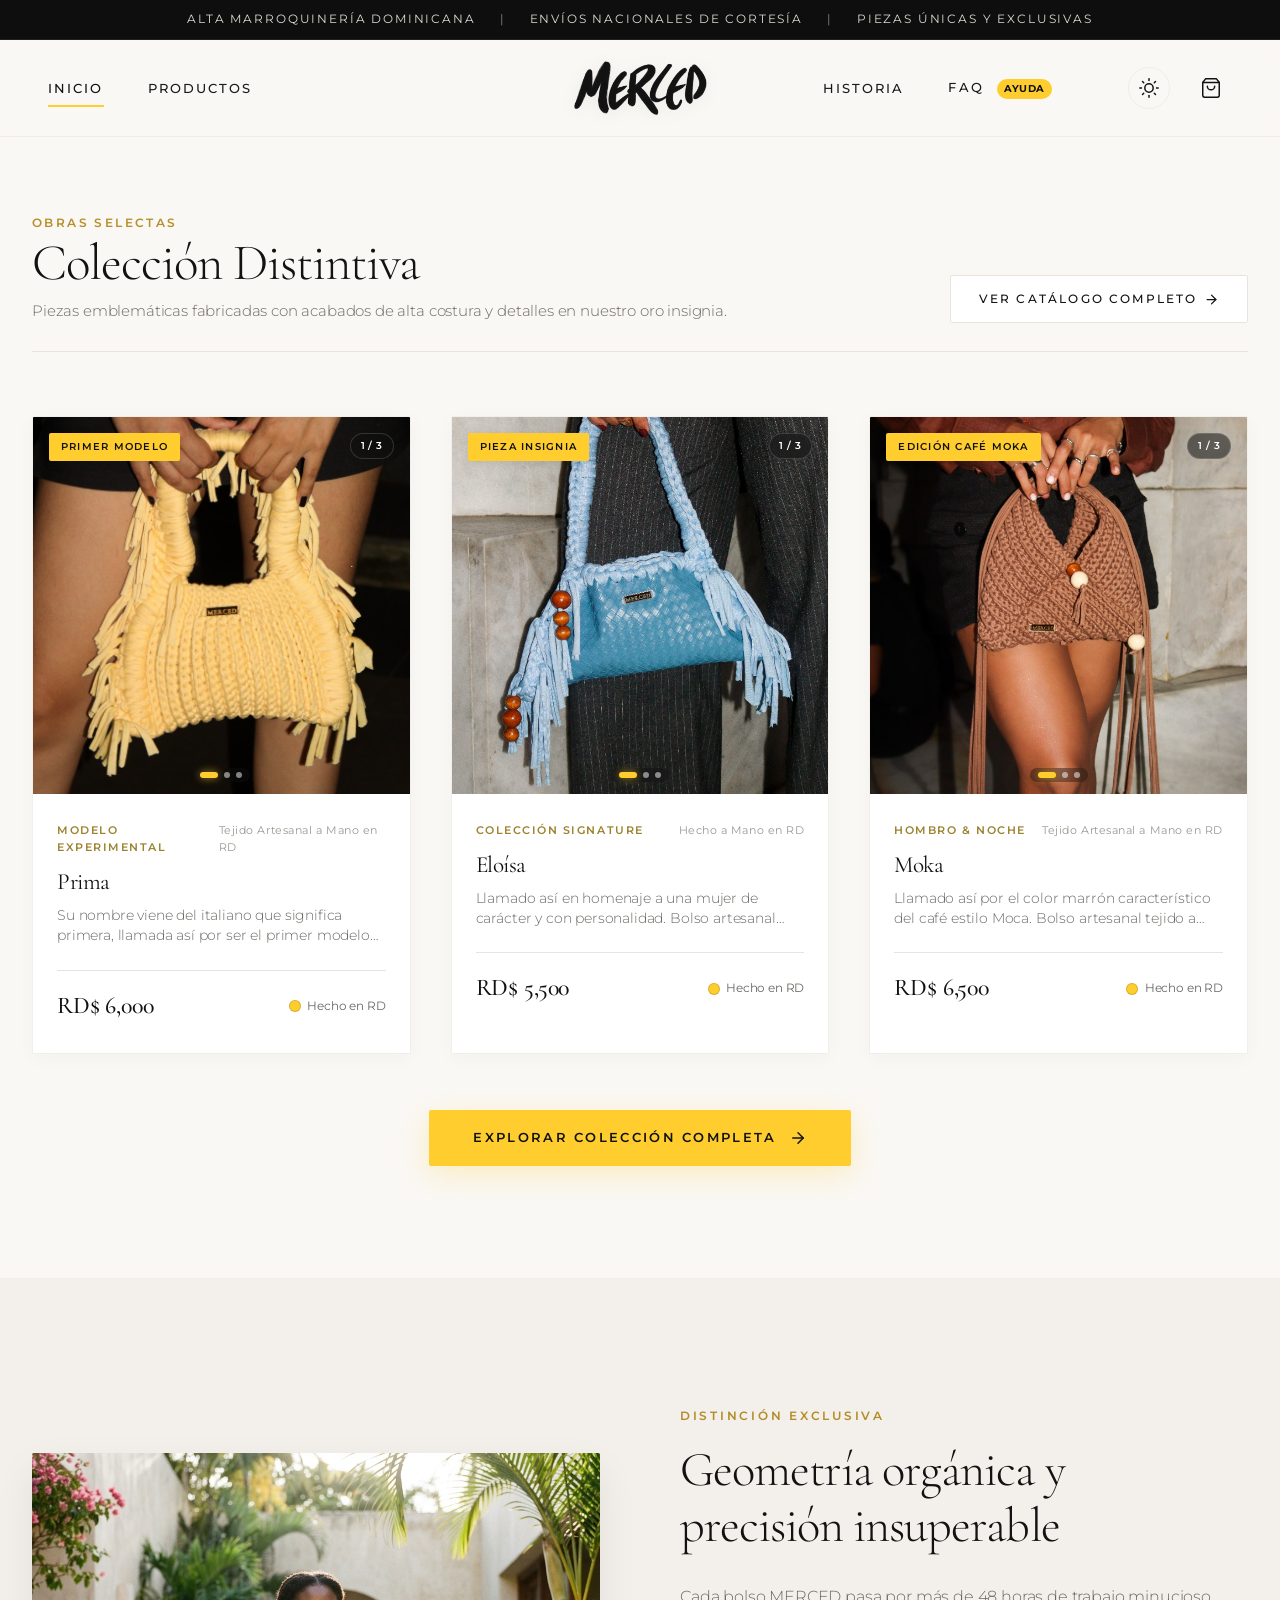
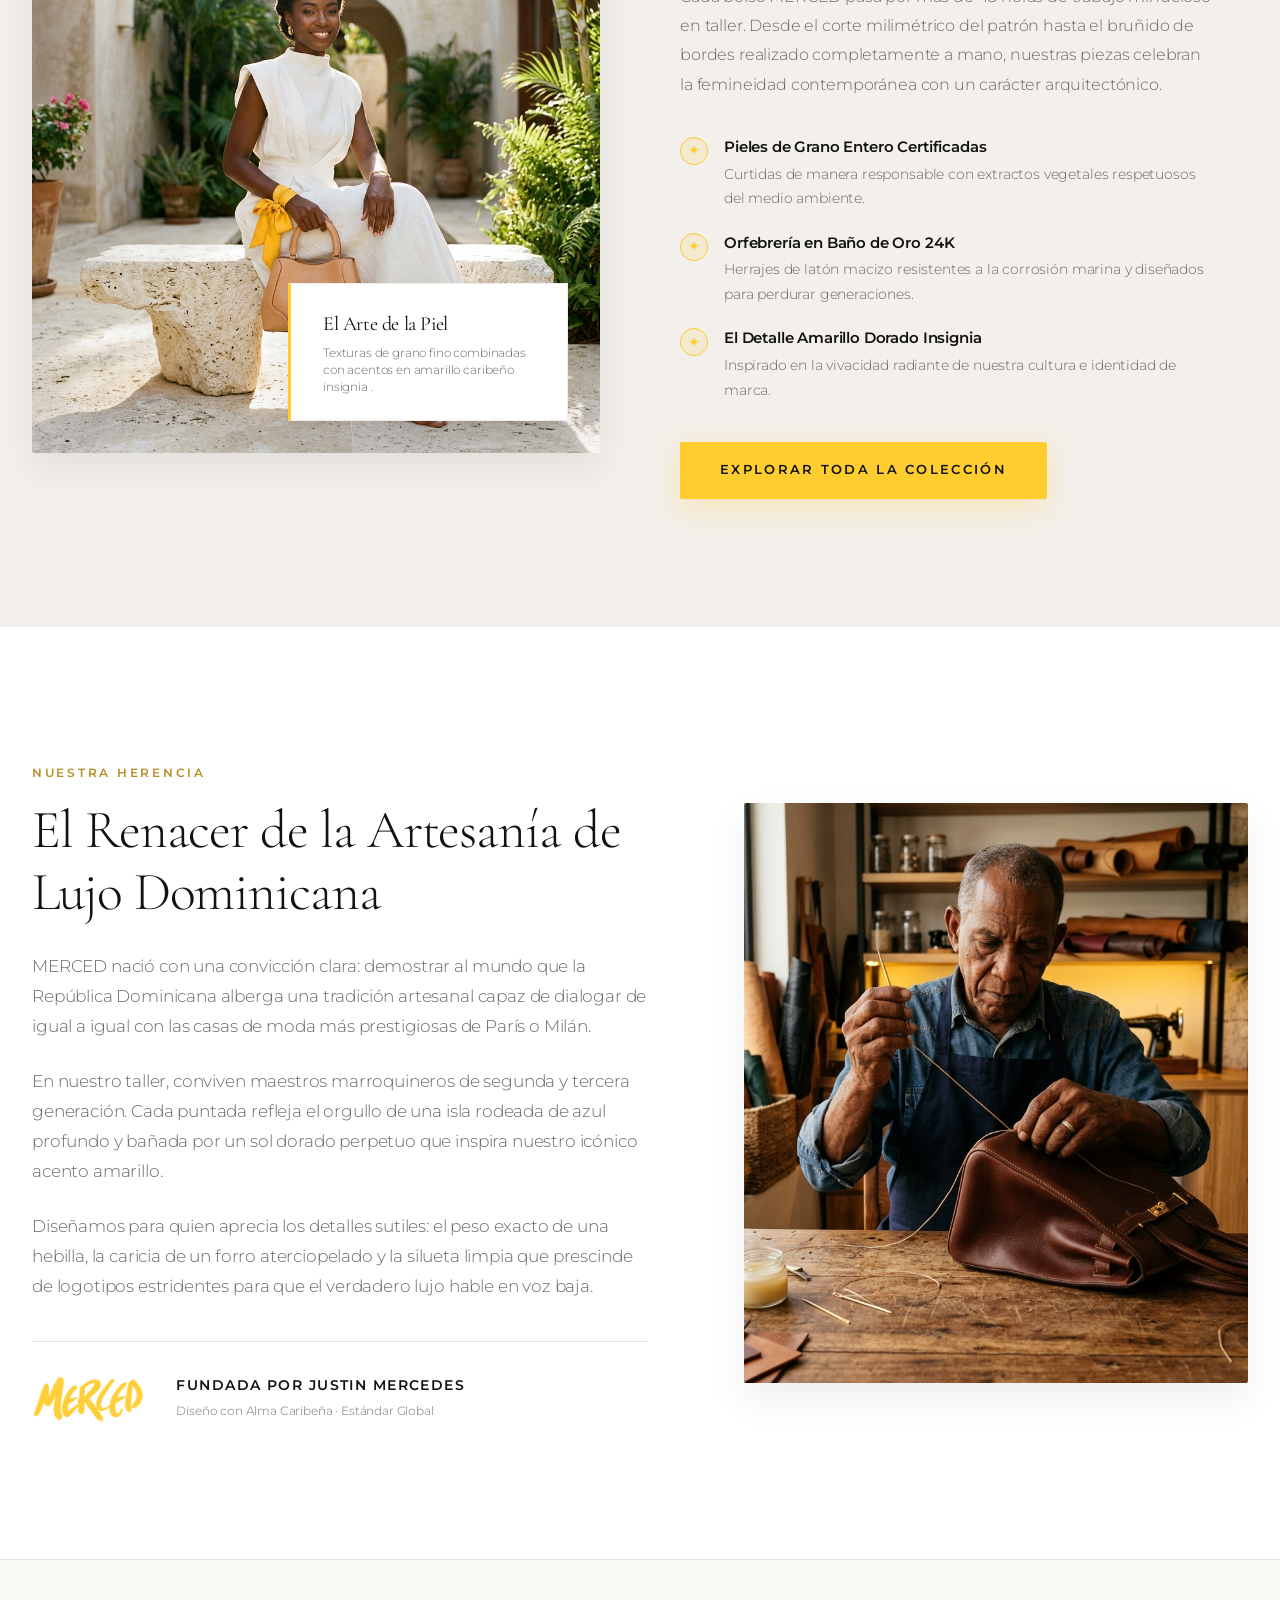
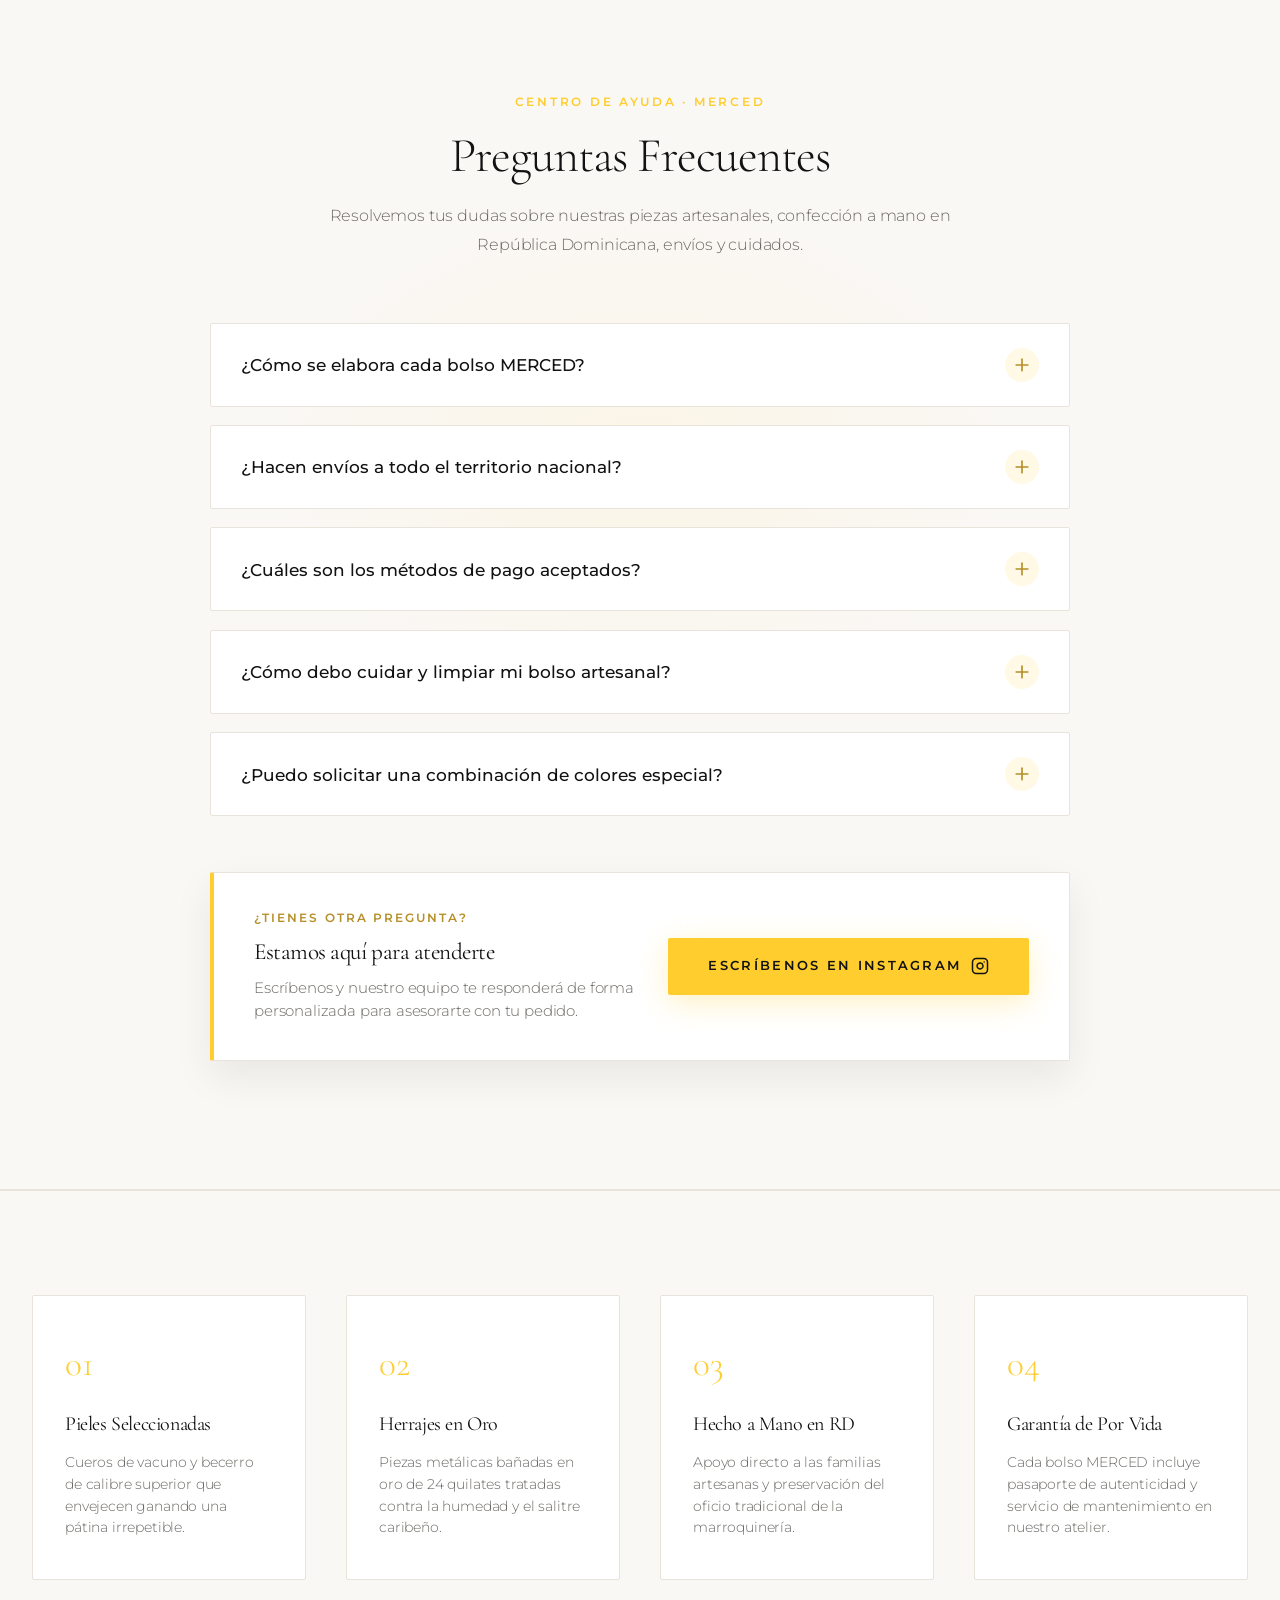
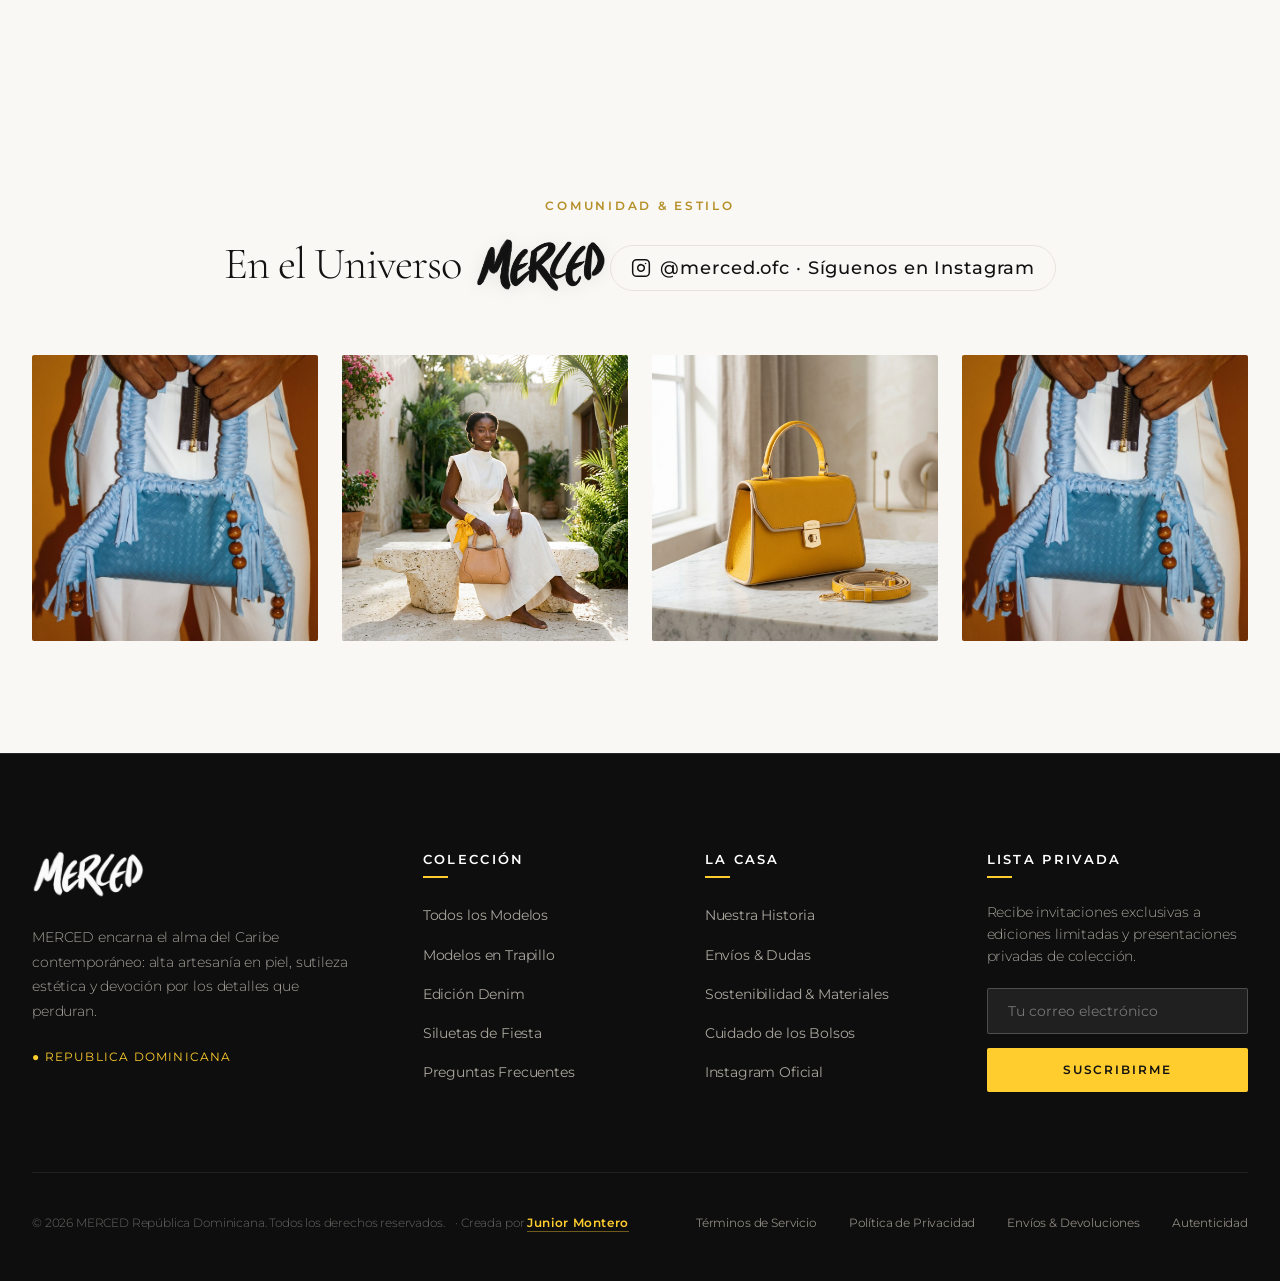
==== commit 3473cd4f: "feat: implement WhatsApp checkout concierge modal and order routing flow" ====
--- a/index.html
+++ b/index.html
@@ -35,7 +35,7 @@
     <span style="opacity: 0.6;">|</span>
     <span>ENVÍOS NACIONALES DE CORTESÍA</span>
     <span style="opacity: 0.6;">|</span>
-    <span>EDICIONES LIMITADAS</span>
+    <span>PIEZAS ÚNICAS Y EXCLUSIVAS</span>
   </aside>
 
   <!-- Main Luxury Header with Centered Logo -->
@@ -560,7 +560,7 @@
           Envío asegurado de cortesía incluido. Cada bolso se entrega en nuestra caja de presentación con certificado de
           autenticidad.
         </p>
-        <button class="btn-checkout" onclick="showToast('Iniciando pasarela de pago seguro MERCED...')">
+        <button class="btn-checkout" onclick="openCheckoutModal()">
           Finalizar Compra
         </button>
       </div>
@@ -610,6 +610,137 @@
     </div>
   </div>
 
+  <!-- CHECKOUT WHATSAPP MODAL (Atención Exclusiva & Pedidos por WhatsApp) -->
+  <div class="modal-backdrop" id="checkout-modal">
+    <div class="checkout-modal-card">
+      <button class="modal-close-btn" id="checkout-close-btn" aria-label="Cerrar modal de compra">&times;</button>
+
+      <div class="checkout-modal-header">
+        <div class="checkout-badge-pill">
+          <span class="checkout-badge-dot"></span>
+          <span>ATENCIÓN PERSONALIZADA · MERCED RD</span>
+        </div>
+        <h3 class="checkout-modal-title">Finalizar Pedido por WhatsApp</h3>
+        <p class="checkout-modal-subtitle">
+          Confirmaremos la confección de tus piezas y coordinaremos el método de pago por transferencia bancaria nacional o pago coordinado.
+        </p>
+      </div>
+
+      <div class="checkout-modal-grid">
+        <!-- Columna Izquierda: Resumen del Pedido -->
+        <div class="checkout-summary-col">
+          <h4 class="checkout-col-heading">Resumen de Piezas</h4>
+          <div class="checkout-items-list" id="checkout-items-list">
+            <!-- Inyectado dinámicamente con app.js -->
+          </div>
+
+          <div class="checkout-totals-box">
+            <div class="checkout-total-row">
+              <span>Subtotal</span>
+              <span id="checkout-subtotal-val">RD$ 0</span>
+            </div>
+            <div class="checkout-total-row highlight">
+              <span>Envío Nacional</span>
+              <span class="checkout-free-shipping">Cortesía (Gratis)</span>
+            </div>
+            <div class="checkout-total-divider"></div>
+            <div class="checkout-total-row main-total">
+              <span>Total Estimado</span>
+              <span class="checkout-final-amount" id="checkout-total-val">RD$ 0</span>
+            </div>
+          </div>
+
+          <div class="checkout-perks-box">
+            <div class="checkout-perk-item">
+              <svg width="16" height="16" viewBox="0 0 24 24" fill="none" stroke="#FFCD2E" stroke-width="2" stroke-linecap="round" stroke-linejoin="round">
+                <path d="M21 16V8a2 2 0 0 0-1-1.73l-7-4a2 2 0 0 0-2 0l-7 4A2 2 0 0 0 3 8v8a2 2 0 0 0 1 1.73l7 4a2 2 0 0 0 2 0l7-4A2 2 0 0 0 21 16z"></path>
+                <polyline points="3.27 6.96 12 12.01 20.73 6.96"></polyline>
+                <line x1="12" y1="22.08" x2="12" y2="12"></line>
+              </svg>
+              <span>Empaque de regalo & caja protectora rígida</span>
+            </div>
+            <div class="checkout-perk-item">
+              <svg width="16" height="16" viewBox="0 0 24 24" fill="none" stroke="#FFCD2E" stroke-width="2" stroke-linecap="round" stroke-linejoin="round">
+                <polygon points="12 2 15.09 8.26 22 9.27 17 14.14 18.18 21.02 12 17.77 5.82 21.02 7 14.14 2 9.27 8.91 8.26 12 2"></polygon>
+              </svg>
+              <span>Certificado de autenticidad artesanal</span>
+            </div>
+          </div>
+        </div>
+
+        <!-- Columna Derecha: Formulario del Cliente -->
+        <div class="checkout-form-col">
+          <h4 class="checkout-col-heading">Datos de Entrega</h4>
+          <form id="checkout-form" onsubmit="event.preventDefault(); submitWhatsAppOrder();">
+            <div class="form-group">
+              <label for="checkout-name" class="form-label">Nombre y Apellido <span class="required">*</span></label>
+              <input type="text" id="checkout-name" class="form-control" placeholder="Ej. Ana Victoria Rodríguez" required>
+            </div>
+
+            <div class="form-row-2">
+              <div class="form-group">
+                <label for="checkout-phone" class="form-label">Teléfono / WhatsApp</label>
+                <input type="tel" id="checkout-phone" class="form-control" placeholder="Ej. 829-555-0123">
+              </div>
+              <div class="form-group">
+                <label for="checkout-city" class="form-label">Ciudad / Provincia <span class="required">*</span></label>
+                <select id="checkout-city" class="form-control" required>
+                  <option value="" disabled selected>Selecciona tu localidad</option>
+                  <option value="Santo Domingo (Distrito Nacional)">Santo Domingo (D.N.)</option>
+                  <option value="Santo Domingo Este">Santo Domingo Este</option>
+                  <option value="Santo Domingo Oeste">Santo Domingo Oeste</option>
+                  <option value="Santo Domingo Norte">Santo Domingo Norte</option>
+                  <option value="Santiago de los Caballeros">Santiago</option>
+                  <option value="Punta Cana / Bávaro">Punta Cana / Bávaro</option>
+                  <option value="La Romana">La Romana</option>
+                  <option value="Puerto Plata">Puerto Plata</option>
+                  <option value="San Cristóbal">San Cristóbal</option>
+                  <option value="San Pedro de Macorís">San Pedro de Macorís</option>
+                  <option value="La Vega">La Vega</option>
+                  <option value="Bonao">Bonao</option>
+                  <option value="Otra Provincia en RD">Otra Provincia (RD)</option>
+                </select>
+              </div>
+            </div>
+
+            <div class="form-group">
+              <label for="checkout-address" class="form-label">Sector & Dirección de Entrega</label>
+              <input type="text" id="checkout-address" class="form-control" placeholder="Ej. Piantini, Calle Federico Geraldino #45">
+            </div>
+
+            <div class="form-group">
+              <label for="checkout-payment" class="form-label">Forma de Pago Preferida</label>
+              <select id="checkout-payment" class="form-control">
+                <option value="Transferencia Banco Popular Dominicano">Transferencia Banco Popular Dominicano</option>
+                <option value="Transferencia Banreservas">Transferencia Banreservas</option>
+                <option value="Transferencia Banco BHD">Transferencia Banco BHD</option>
+                <option value="Pago contra entrega (Coordinado)">Pago Contra Entrega (Coordinado en Santo Domingo)</option>
+              </select>
+            </div>
+
+            <div class="form-group">
+              <label for="checkout-notes" class="form-label">Notas Adicionales / Dedicatoria</label>
+              <textarea id="checkout-notes" class="form-control" rows="2" placeholder="Ej. Es un obsequio especial, empacar con dedicatoria..."></textarea>
+            </div>
+
+            <div class="checkout-actions-row">
+              <button type="submit" class="btn-whatsapp-checkout" id="btn-submit-order">
+                <svg width="20" height="20" viewBox="0 0 24 24" fill="currentColor">
+                  <path d="M12.031 6.172c-3.181 0-5.767 2.586-5.768 5.766-.001 1.298.38 2.27 1.019 3.287l-.582 2.128 2.182-.573c.978.58 1.911.928 3.149.929 3.182 0 5.767-2.587 5.768-5.766.001-3.187-2.575-5.771-5.768-5.771zm3.392 8.244c-.144.405-.837.774-1.17.824-.312.045-.694.075-1.104-.055-.542-.172-1.229-.516-2.073-1.36-.844-.843-1.188-1.53-1.36-2.072-.13-.41-.1-.792-.055-1.104.05-.333.419-1.026.824-1.17.135-.048.281-.048.406 0 .151.058.421.674.522.91.07.164.088.33.018.471-.06.12-.135.215-.246.335-.11.121-.215.195-.31.32-.108.14-.047.309.034.45.311.538.708 1.014 1.258 1.378.174.116.327.13.46.043.15-.099.37-.384.507-.57.108-.145.242-.143.385-.091.144.052.91.43 1.066.508.156.078.26.117.299.182.04.066.04.382-.105.786z"/>
+                </svg>
+                <span>Confirmar Pedido vía WhatsApp</span>
+              </button>
+
+              <button type="button" class="btn-quick-whatsapp" onclick="submitQuickWhatsAppOrder()">
+                O enviar pedido directo sin formulario
+              </button>
+            </div>
+          </form>
+        </div>
+      </div>
+    </div>
+  </div>
+
   <script src="app.js"></script>
 </body>
 
--- a/styles.css
+++ b/styles.css
@@ -2216,7 +2216,342 @@
   color: #FFF;
 }
 
+/* ==========================================================================
+   CHECKOUT WHATSAPP MODAL
+   ========================================================================== */
+.checkout-modal-card {
+  background-color: var(--color-bg-card);
+  width: 100%;
+  max-width: 960px;
+  max-height: 90vh;
+  overflow-y: auto;
+  border-radius: var(--radius-xs);
+  box-shadow: 0 30px 80px rgba(0, 0, 0, 0.55);
+  position: relative;
+  padding: 3rem 3.5rem;
+  transform: scale(0.95) translateY(20px);
+  transition: var(--transition-smooth);
+  border: 1px solid var(--color-border);
+}
+
+.modal-backdrop.open .checkout-modal-card {
+  transform: scale(1) translateY(0);
+}
+
+.checkout-modal-header {
+  margin-bottom: 2.25rem;
+  padding-bottom: 1.5rem;
+  border-bottom: 1px solid var(--color-border);
+}
+
+.checkout-badge-pill {
+  display: inline-flex;
+  align-items: center;
+  gap: 0.5rem;
+  background: rgba(255, 205, 46, 0.12);
+  color: #B58F28;
+  border: 1px solid rgba(255, 205, 46, 0.35);
+  border-radius: var(--radius-pill);
+  padding: 0.35rem 0.85rem;
+  font-size: 0.68rem;
+  font-weight: 700;
+  letter-spacing: 0.15em;
+  text-transform: uppercase;
+  margin-bottom: 0.85rem;
+}
+
+[data-theme="dark"] .checkout-badge-pill {
+  color: var(--color-secondary);
+}
+
+.checkout-badge-dot {
+  width: 7px;
+  height: 7px;
+  border-radius: 50%;
+  background-color: var(--color-secondary);
+  box-shadow: 0 0 8px rgba(255, 205, 46, 0.7);
+}
+
+.checkout-modal-title {
+  font-family: var(--font-editorial);
+  font-size: clamp(1.8rem, 3.2vw, 2.5rem);
+  font-weight: 300;
+  line-height: 1.15;
+  color: var(--color-primary);
+  margin-bottom: 0.6rem;
+}
+
+.checkout-modal-subtitle {
+  font-size: 0.95rem;
+  color: var(--color-text-muted);
+  line-height: 1.6;
+  max-width: 680px;
+}
+
+.checkout-modal-grid {
+  display: grid;
+  grid-template-columns: 1fr 1.2fr;
+  gap: 3rem;
+  align-items: start;
+}
+
+.checkout-col-heading {
+  font-size: 0.82rem;
+  letter-spacing: 0.18em;
+  text-transform: uppercase;
+  color: var(--color-primary);
+  font-weight: 600;
+  margin-bottom: 1.25rem;
+  padding-bottom: 0.5rem;
+  border-bottom: 1px solid var(--color-border-subtle);
+}
+
+/* Order Summary Column */
+.checkout-items-list {
+  display: flex;
+  flex-direction: column;
+  gap: 1rem;
+  max-height: 240px;
+  overflow-y: auto;
+  padding-right: 0.5rem;
+  margin-bottom: 1.5rem;
+}
+
+.checkout-item-row {
+  display: flex;
+  align-items: center;
+  gap: 1rem;
+  padding-bottom: 0.85rem;
+  border-bottom: 1px solid var(--color-border-subtle);
+}
+
+.checkout-item-img {
+  width: 58px;
+  height: 58px;
+  border-radius: var(--radius-xs);
+  object-fit: cover;
+  background-color: var(--color-bg-subtle);
+  flex-shrink: 0;
+  border: 1px solid var(--color-border);
+}
+
+.checkout-item-details {
+  flex: 1;
+}
+
+.checkout-item-name {
+  font-family: var(--font-editorial);
+  font-size: 1.05rem;
+  color: var(--color-primary);
+  margin-bottom: 0.2rem;
+}
+
+.checkout-item-meta {
+  font-size: 0.82rem;
+  color: var(--color-text-muted);
+}
+
+.checkout-item-total {
+  font-size: 0.95rem;
+  font-weight: 600;
+  color: var(--color-primary);
+  text-align: right;
+  flex-shrink: 0;
+}
+
+.checkout-totals-box {
+  background: var(--color-bg-base);
+  border: 1px solid var(--color-border);
+  border-radius: var(--radius-xs);
+  padding: 1.35rem;
+  margin-bottom: 1.5rem;
+}
+
+.checkout-total-row {
+  display: flex;
+  justify-content: space-between;
+  align-items: center;
+  font-size: 0.9rem;
+  color: var(--color-text-muted);
+  margin-bottom: 0.65rem;
+}
+
+.checkout-total-row.highlight {
+  color: var(--color-primary);
+  font-weight: 500;
+}
+
+.checkout-free-shipping {
+  color: #2E7D32;
+  font-weight: 600;
+  font-size: 0.85rem;
+  background: rgba(46, 125, 50, 0.1);
+  padding: 2px 8px;
+  border-radius: var(--radius-pill);
+}
+
+[data-theme="dark"] .checkout-free-shipping {
+  color: #81C784;
+  background: rgba(129, 199, 132, 0.15);
+}
+
+.checkout-total-divider {
+  height: 1px;
+  background-color: var(--color-border);
+  margin: 0.85rem 0;
+}
+
+.checkout-total-row.main-total {
+  font-size: 1.15rem;
+  color: var(--color-primary);
+  font-weight: 600;
+  margin-bottom: 0;
+}
+
+.checkout-final-amount {
+  font-family: var(--font-editorial);
+  font-size: 1.45rem;
+  color: var(--color-primary);
+}
+
+.checkout-perks-box {
+  display: flex;
+  flex-direction: column;
+  gap: 0.65rem;
+  background: rgba(255, 205, 46, 0.05);
+  border: 1px dashed rgba(255, 205, 46, 0.3);
+  border-radius: var(--radius-xs);
+  padding: 1rem 1.25rem;
+}
+
+.checkout-perk-item {
+  display: flex;
+  align-items: center;
+  gap: 0.65rem;
+  font-size: 0.8rem;
+  color: var(--color-primary);
+}
+
+/* Client Details Form */
+.checkout-form-col form {
+  display: flex;
+  flex-direction: column;
+  gap: 1.1rem;
+}
+
+.form-group {
+  display: flex;
+  flex-direction: column;
+  gap: 0.4rem;
+}
+
+.form-row-2 {
+  display: grid;
+  grid-template-columns: 1fr 1fr;
+  gap: 1rem;
+}
+
+.form-label {
+  font-size: 0.78rem;
+  letter-spacing: 0.08em;
+  text-transform: uppercase;
+  font-weight: 600;
+  color: var(--color-primary);
+}
+
+.form-label .required {
+  color: #E05A5A;
+}
+
+.form-control {
+  background: var(--color-bg-base);
+  border: 1px solid var(--color-border);
+  color: var(--color-primary);
+  padding: 0.8rem 1rem;
+  border-radius: var(--radius-xs);
+  font-family: var(--font-body);
+  font-size: 0.92rem;
+  outline: none;
+  transition: var(--transition-fast);
+}
+
+.form-control:focus {
+  border-color: var(--color-secondary);
+  box-shadow: 0 0 12px rgba(255, 205, 46, 0.25);
+}
+
+select.form-control {
+  cursor: pointer;
+}
+
+textarea.form-control {
+  resize: vertical;
+}
+
+.checkout-actions-row {
+  margin-top: 0.5rem;
+  display: flex;
+  flex-direction: column;
+  gap: 0.65rem;
+}
+
+.btn-whatsapp-checkout {
+  width: 100%;
+  background: #25D366;
+  color: #FFFFFF;
+  border: none;
+  border-radius: var(--radius-xs);
+  padding: 1.1rem 1.5rem;
+  font-size: 0.86rem;
+  font-weight: 600;
+  letter-spacing: 0.12em;
+  text-transform: uppercase;
+  display: flex;
+  align-items: center;
+  justify-content: center;
+  gap: 0.65rem;
+  cursor: pointer;
+  box-shadow: 0 6px 20px rgba(37, 211, 102, 0.35);
+  transition: all 0.25s ease;
+}
+
+.btn-whatsapp-checkout:hover {
+  background: #20BA5A;
+  transform: translateY(-2px);
+  box-shadow: 0 8px 25px rgba(37, 211, 102, 0.45);
+}
+
+.btn-quick-whatsapp {
+  background: transparent;
+  border: none;
+  color: var(--color-text-muted);
+  font-size: 0.8rem;
+  text-decoration: underline;
+  cursor: pointer;
+  padding: 0.4rem;
+  transition: color var(--transition-fast);
+}
+
+.btn-quick-whatsapp:hover {
+  color: var(--color-primary);
+}
+
+@media (max-width: 820px) {
+  .checkout-modal-card {
+    padding: 2.25rem 1.5rem;
+    width: 95%;
+  }
+  .checkout-modal-grid {
+    grid-template-columns: 1fr;
+    gap: 2rem;
+  }
+  .form-row-2 {
+    grid-template-columns: 1fr;
+  }
+}
+
 /* Toast Notification */
+
 .toast-notice {
   position: fixed;
   bottom: 2rem;
